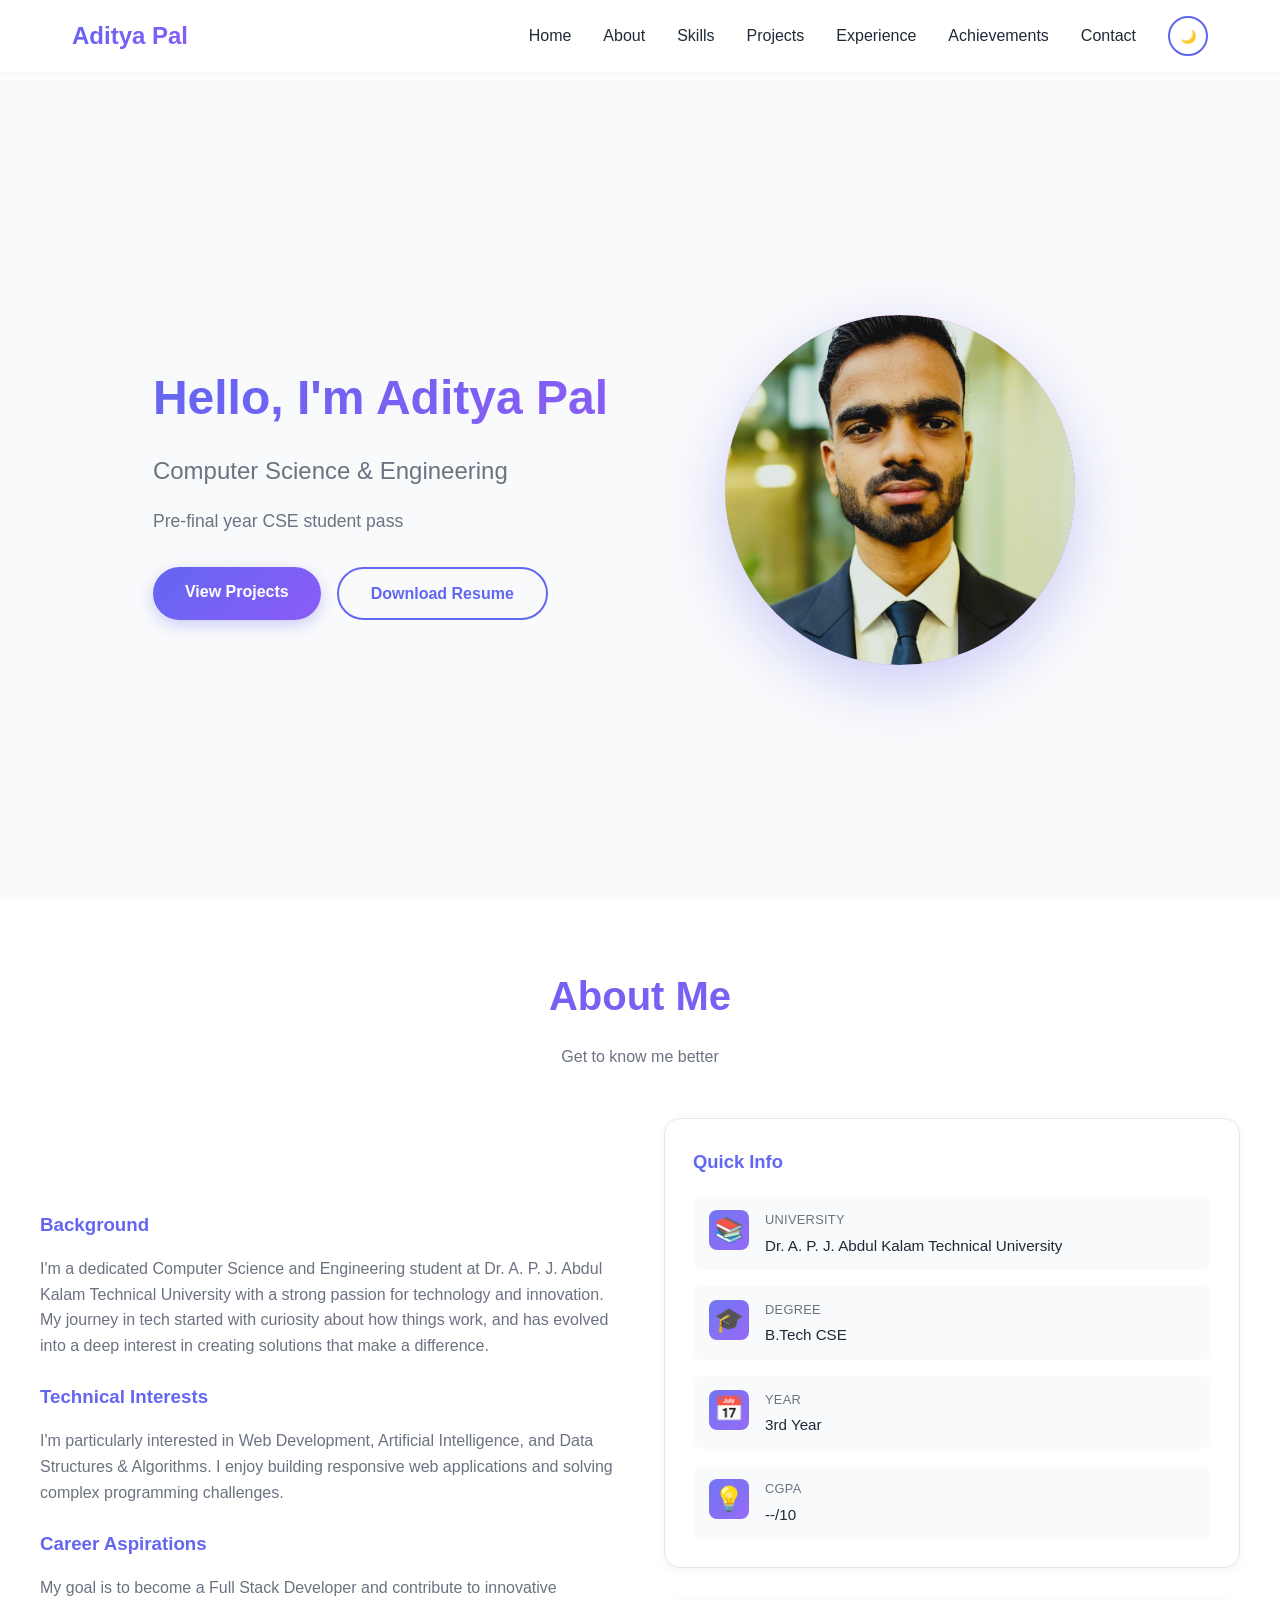
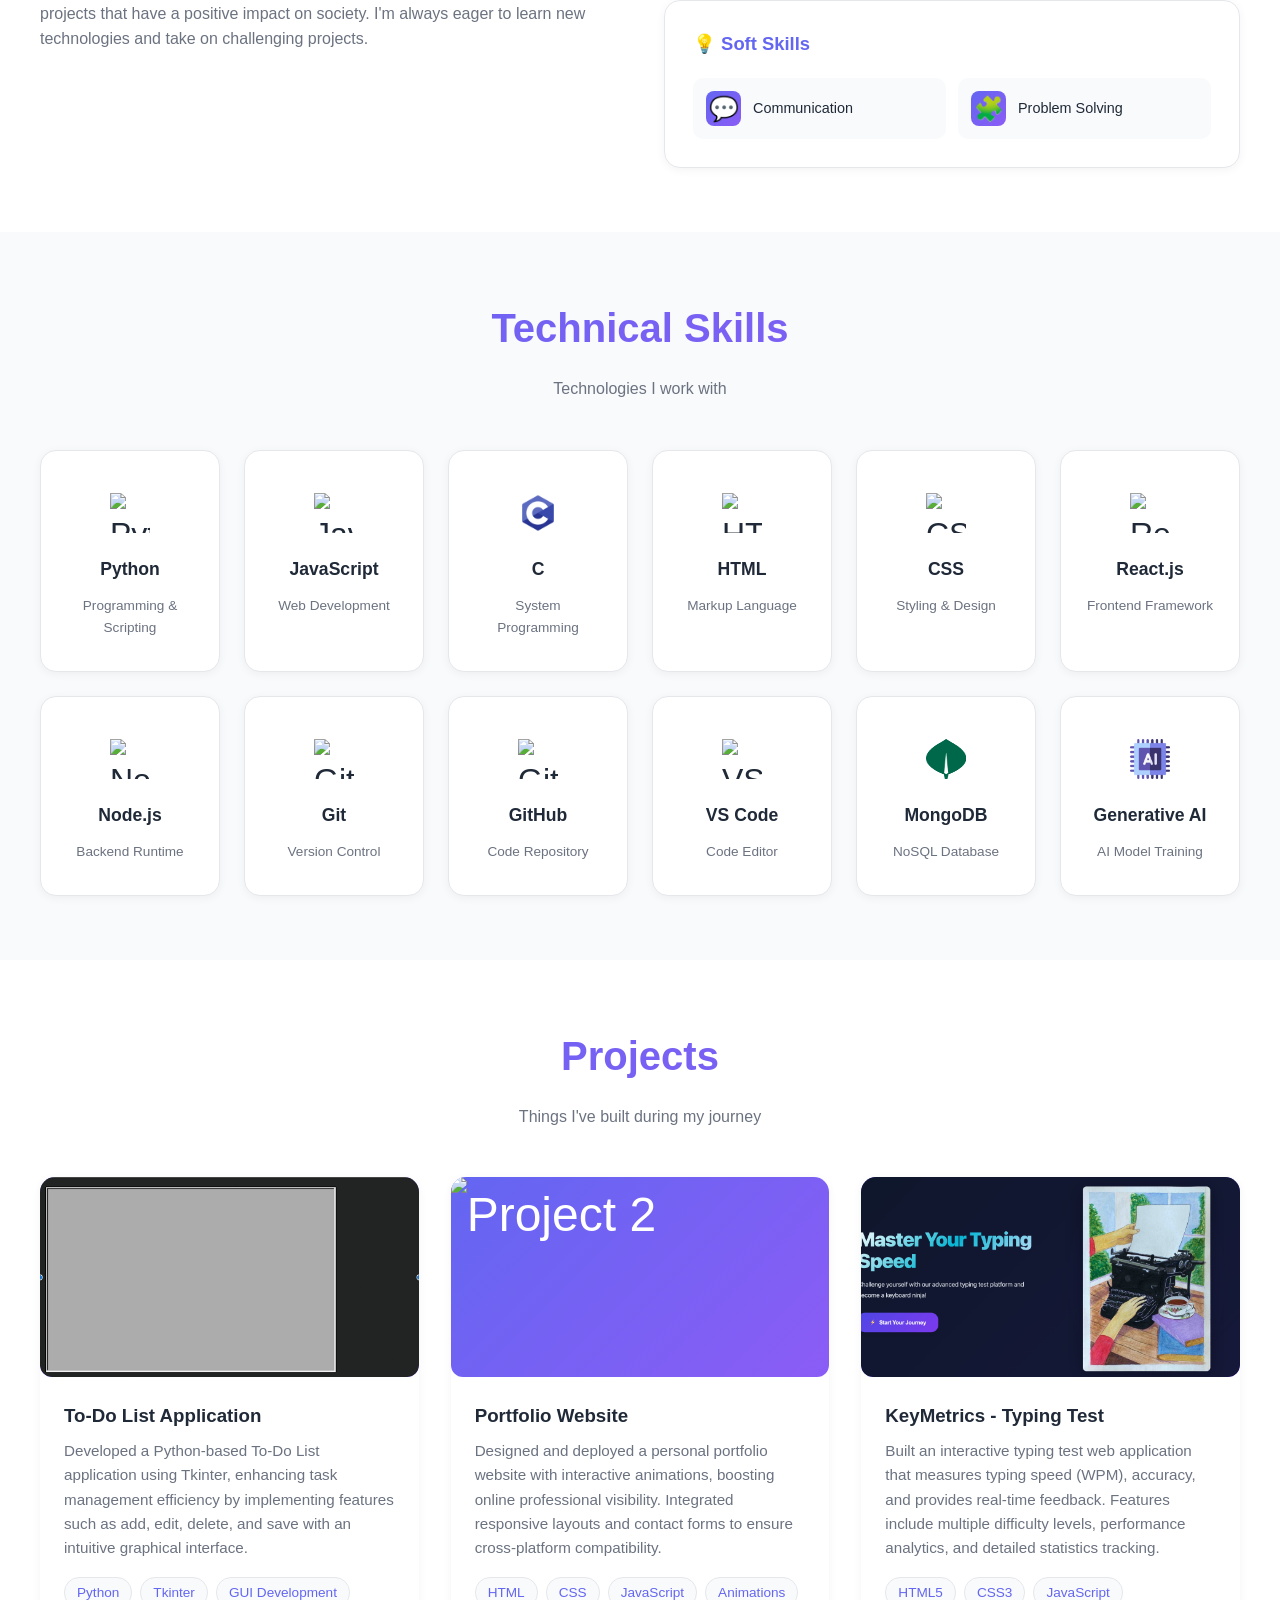
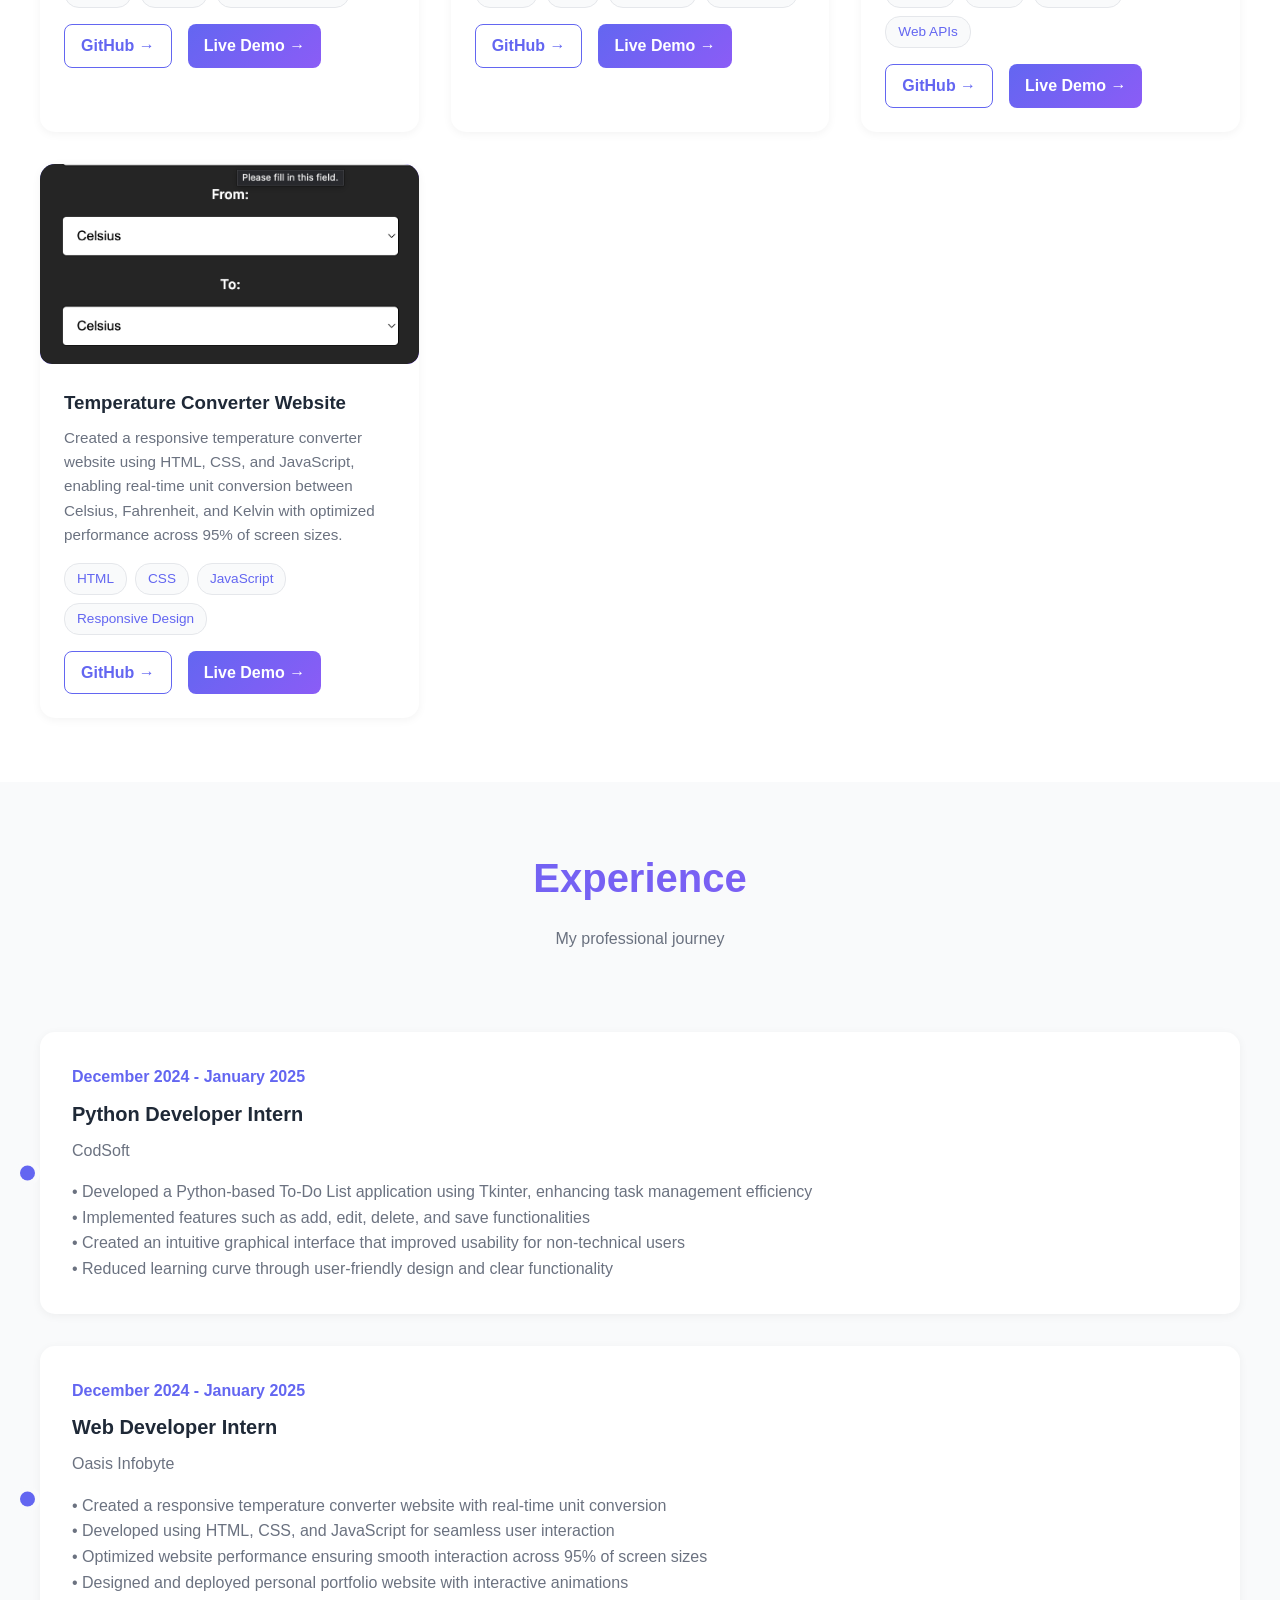
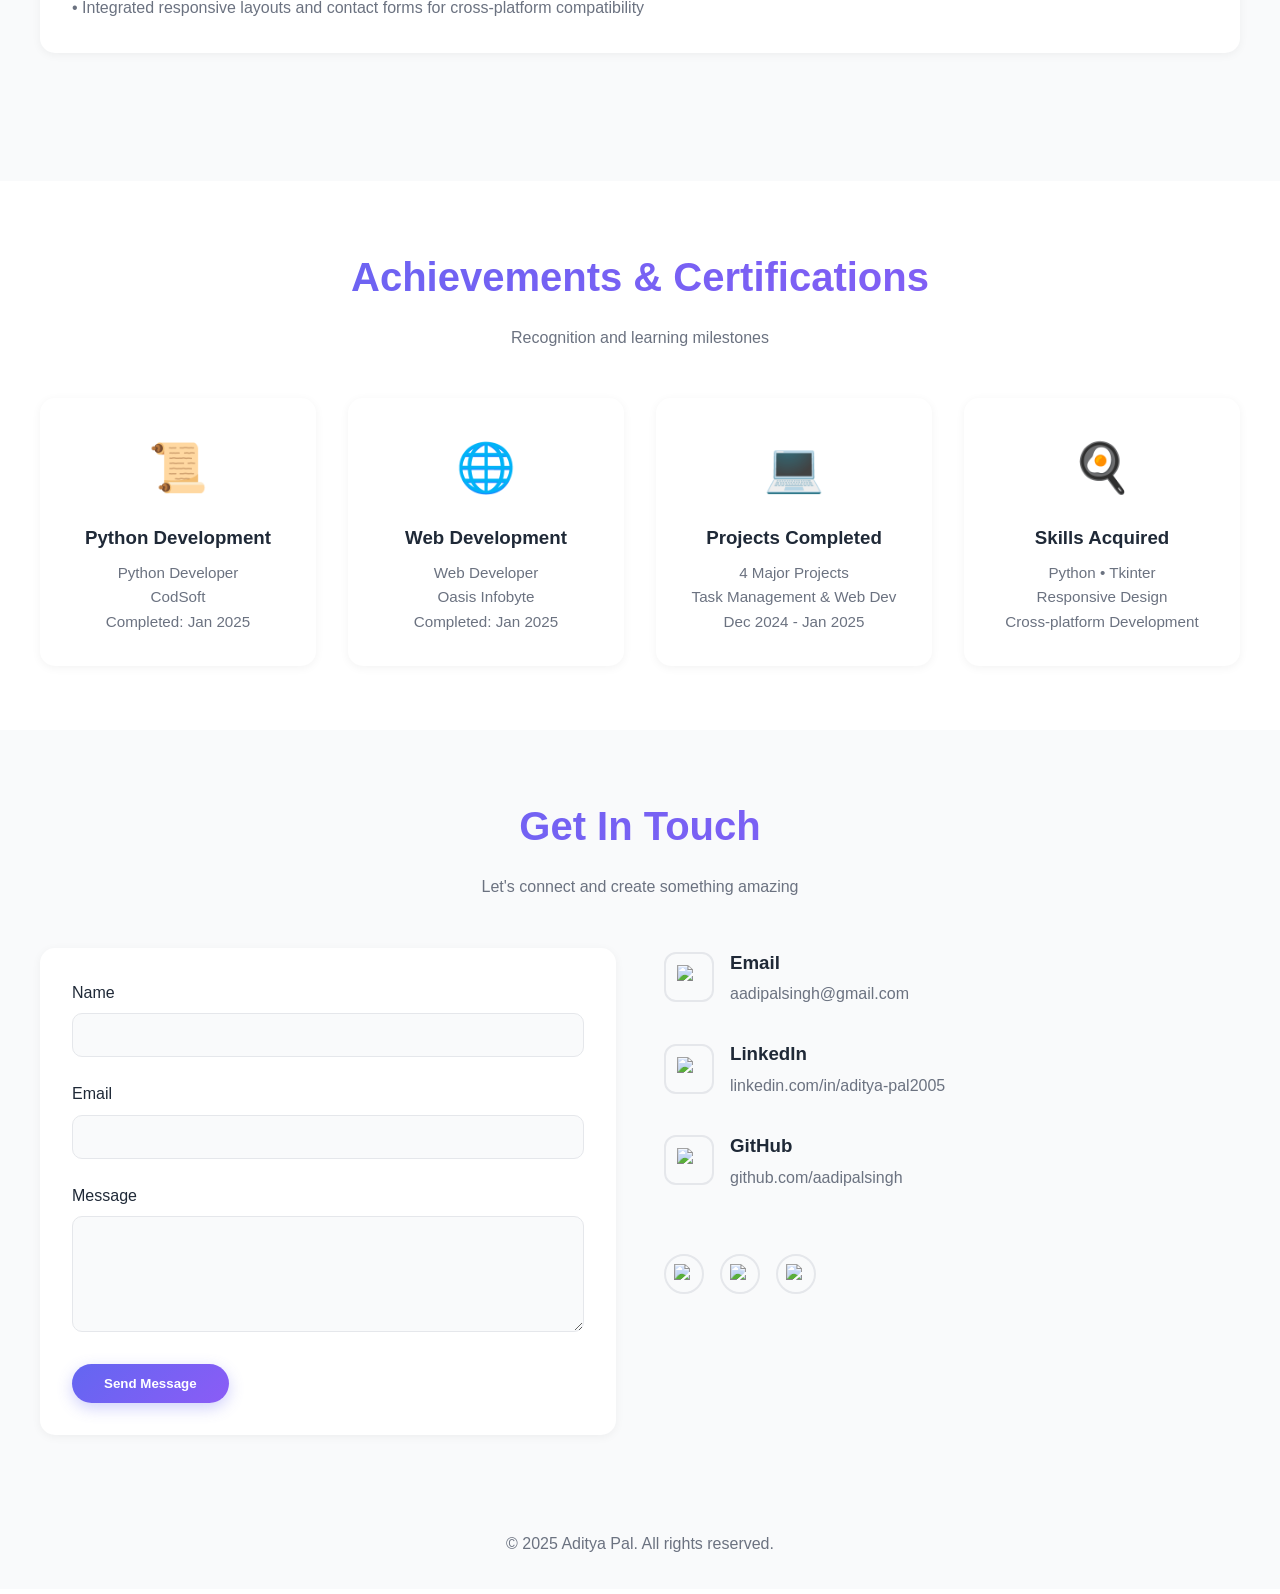
==== index.html @ c46127c8 "Update projects: ensure Temperature Converter live demo and add/upgrade project images" ====
<!DOCTYPE html>
<html lang="en">
<head>
    <meta charset="UTF-8">
    <meta name="viewport" content="width=device-width, initial-scale=1.0">
    <title>My Portfolio</title>
    <link rel="stylesheet" href="styles.css">
</head>
<body>
    <!-- Navigation -->
    <nav>
        <div class="nav-container">
            <div class="logo">Aditya Pal</div>
            <div class="nav-links">
                <a href="#home">Home</a>
                <a href="#about">About</a>
                <a href="#skills">Skills</a>
                <a href="#projects">Projects</a>
                <a href="#experience">Experience</a>
                <a href="#achievements">Achievements</a>
                <a href="#contact">Contact</a>
                <button class="theme-toggle" onclick="toggleTheme()">🌙</button>
            </div>
            <div class="mobile-menu" onclick="toggleMobileMenu()">
                <span></span>
                <span></span>
                <span></span>
            </div>
        </div>
    </nav>

    <!-- Hero Section -->
    <section id="home" class="hero">
        <div class="hero-container">
            <div class="hero-content">
                <h1>Hello, I'm Aditya Pal</h1>
                <div class="subtitle">Computer Science & Engineering</div>
                <div class="tagline">Pre-final year CSE student passionate about Web Development, AI, and Problem Solving.</div>
                <div class="hero-buttons">
                    <a href="#projects" class="btn btn-primary">View Projects</a>
                    <a href="./Assets/Resume.pdf" class="btn btn-outline">Download Resume</a>
                </div>
            </div>
            <div class="hero-image">
                <div class="profile-img-container">
                    <div class="profile-img">
                        <img src="./Assets/profile.png" alt="Aditya Pal">
                    </div>
                </div>
            </div>
    </section>

    <!-- About Section -->
    <section id="about">
        <div class="container">
            <h2 class="section-title">About Me</h2>
            <p class="section-subtitle">Get to know me better</p>
            <div class="about-content">
                <div class="about-text">
                    <h3>Background</h3>
                    <p>I'm a dedicated Computer Science and Engineering student at Dr. A. P. J. Abdul Kalam Technical University with a strong passion for technology and innovation. My journey in tech started with curiosity about how things work, and has evolved into a deep interest in creating solutions that make a difference.</p>
                    
                    <h3>Technical Interests</h3>
                    <p>I'm particularly interested in Web Development, Artificial Intelligence, and Data Structures & Algorithms. I enjoy building responsive web applications and solving complex programming challenges.</p>
                    
                    <h3>Career Aspirations</h3>
                    <p>My goal is to become a Full Stack Developer and contribute to innovative projects that have a positive impact on society. I'm always eager to learn new technologies and take on challenging projects.</p>
                </div>
                <div class="info-section">
                    <div class="info-card">
                        <h3>Quick Info</h3>
                        <div class="info-items">
                            <div class="info-item-modern">
                                <div class="info-icon">📚</div>
                                <div class="info-details">
                                    <span class="info-label">University</span>
                                    <span class="info-value">Dr. A. P. J. Abdul Kalam Technical University</span>
                                </div>
                            </div>
                            <div class="info-item-modern">
                                <div class="info-icon">🎓</div>
                                <div class="info-details">
                                    <span class="info-label">Degree</span>
                                    <span class="info-value">B.Tech CSE</span>
                                </div>
                            </div>
                            <div class="info-item-modern">
                                <div class="info-icon">📅</div>
                                <div class="info-details">
                                    <span class="info-label">Year</span>
                                    <span class="info-value">3rd Year</span>
                                </div>
                            </div>
                            <div class="info-item-modern">
                                <div class="info-icon">💡</div>
                                <div class="info-details">
                                    <span class="info-label">CGPA</span>
                                    <span class="info-value">--/10</span>
                                </div>
                            </div>
                        </div>
                    </div>
                    
                    <div class="skills-card">
                        <h3>💡 Soft Skills</h3>
                        <div class="soft-skills-grid">
                            <div class="soft-skill-item">
                                <span class="soft-skill-icon">💬</span>
                                <span class="soft-skill-name">Communication</span>
                            </div>
                            <div class="soft-skill-item">
                                <span class="soft-skill-icon">🧩</span>
                                <span class="soft-skill-name">Problem Solving</span>
                            </div>
                    </div>
                </div>
            </div>
        </div>
    </section>

    <!-- Skills Section -->
    <section id="skills">
        <div class="container">
            <h2 class="section-title">Technical Skills</h2>
            <p class="section-subtitle">Technologies I work with</p>
            <div class="skills-grid-modern">
                <div class="skill-card-modern">
                    <div class="skill-icon">
                        <img src="https://cdn-icons-png.flaticon.com/512/5968/5968350.png" alt="Python" style="width:40px; height:40px;">
                    </div>
                    <h3>Python</h3>
                    <p>Programming & Scripting</p>
                </div>
                <div class="skill-card-modern">
                    <div class="skill-icon">
                        <img src="https://cdn-icons-png.flaticon.com/512/5968/5968292.png" alt="JavaScript" style="width:40px; height:40px;">
                    </div>
                    <h3>JavaScript</h3>
                    <p>Web Development</p>
                </div>
                <div class="skill-card-modern">
                    <div class="skill-icon">
                        <img src="./Assets/c.png" alt="C" style="width:40px; height:40px;">
                    </div>
                    <h3>C</h3>
                    <p>System Programming</p>
                </div>
                <div class="skill-card-modern">
                    <div class="skill-icon">
                        <img src="https://cdn-icons-png.flaticon.com/512/732/732212.png" alt="HTML5" style="width:40px; height:40px;">
                    </div>
                    <h3>HTML</h3>
                    <p>Markup Language</p>
                </div>
                <div class="skill-card-modern">
                    <div class="skill-icon">
                        <img src="https://cdn-icons-png.flaticon.com/512/732/732190.png" alt="CSS3" style="width:40px; height:40px;">
                    </div>
                    <h3>CSS</h3>
                    <p>Styling & Design</p>
                </div>
                <div class="skill-card-modern">
                    <div class="skill-icon">
                        <img src="https://cdn-icons-png.flaticon.com/512/1126/1126012.png" alt="React.js" style="width:40px; height:40px;">
                    </div>
                    <h3>React.js</h3>
                    <p>Frontend Framework</p>
                </div>
                <div class="skill-card-modern">
                    <div class="skill-icon">
                        <img src="https://cdn-icons-png.flaticon.com/512/919/919825.png" alt="Node.js" style="width:40px; height:40px;">
                    </div>
                    <h3>Node.js</h3>
                    <p>Backend Runtime</p>
                </div>
                <div class="skill-card-modern">
                    <div class="skill-icon">
                        <img src="https://cdn-icons-png.flaticon.com/512/2111/2111288.png" alt="Git" style="width:40px; height:40px;">
                    </div>
                    <h3>Git</h3>
                    <p>Version Control</p>
                </div>
                <div class="skill-card-modern">
                    <div class="skill-icon">
                        <img src="https://cdn-icons-png.flaticon.com/512/733/733553.png" alt="GitHub" style="width:40px; height:40px;">
                    </div>
                    <h3>GitHub</h3>
                    <p>Code Repository</p>
                </div>
                <div class="skill-card-modern">
                    <div class="skill-icon">
                        <img src="https://cdn-icons-png.flaticon.com/512/906/906324.png" alt="VS Code" style="width:40px; height:40px;">
                    </div>
                    <h3>VS Code</h3>
                    <p>Code Editor</p>
                </div>
                <div class="skill-card-modern">
                    <div class="skill-icon">
                        <img src="./Assets/mongodb.png" alt="MongoDB" style="width:40px; height:40px;">
                    </div>
                    <h3>MongoDB</h3>
                    <p>NoSQL Database</p>
                </div>
                <div class="skill-card-modern">
                    <div class="skill-icon">
                        <img src="./Assets/ai.png" alt="MongoDB" style="width:40px; height:40px;">
                    </div>
                    <h3>Generative AI</h3>
                    <p>AI Model Training</p>
                </div>
            </div>
        </div>
    </section>

    <!-- Projects Section -->
    <section id="projects">
        <div class="container">
            <h2 class="section-title">Projects</h2>
            <p class="section-subtitle">Things I've built during my journey</p>
            <div class="projects-grid">
                <div class="project-card">
                    <div class="project-image"><img src="./Assets/todo.png" alt="Project 1"></div>
                    <div class="project-content">
                        <h3>To-Do List Application</h3>
                        <p>Developed a Python-based To-Do List application using Tkinter, enhancing task management efficiency by implementing features such as add, edit, delete, and save with an intuitive graphical interface.</p>
                        <div class="tech-stack">
                            <span class="tech">Python</span>
                            <span class="tech">Tkinter</span>
                            <span class="tech">GUI Development</span>
                        </div>
                        <div class="project-links">
                            <a href="https://github.com/aadipalsingh/CODSOFT/tree/master/To-Do%20App" target="_blank">GitHub →</a>
                            <a href="#" target="_blank" class="demo-link">Live Demo →</a>
                        </div>
                    </div>
                </div>
                <div class="project-card">
                    <div class="project-image"><img src="./Assets/port.png" alt="Project 2"></div>
                    <div class="project-content">
                        <h3>Portfolio Website</h3>
                        <p>Designed and deployed a personal portfolio website with interactive animations, boosting online professional visibility. Integrated responsive layouts and contact forms to ensure cross-platform compatibility.</p>
                        <div class="tech-stack">
                            <span class="tech">HTML</span>
                            <span class="tech">CSS</span>
                            <span class="tech">JavaScript</span>
                            <span class="tech">Animations</span>
                        </div>

                        <div class="project-links">
                            <a href="https://github.com/aadipalsingh/MyPortfolio.git" target="_blank">GitHub →</a>
                            <a href="https://aadipalsingh.github.io/MyPortfolio/" target="_blank" class="demo-link">Live Demo →</a>
                        </div>
                    </div>
                </div>
                <div class="project-card">
                    <div class="project-image"><img src="./Assets/keymetrics.png" alt="Project 3"></div>
                    <div class="project-content">
                        <h3>KeyMetrics - Typing Test</h3>
                        <p>Built an interactive typing test web application that measures typing speed (WPM), accuracy, and provides real-time feedback. Features include multiple difficulty levels, performance analytics, and detailed statistics tracking.</p>
                        <div class="tech-stack">
                            <span class="tech">HTML5</span>
                            <span class="tech">CSS3</span>
                            <span class="tech">JavaScript</span>
                            <span class="tech">Web APIs</span>
                        </div>
                        <div class="project-links">
                            <a href="https://github.com/aadipalsingh/KeyMetrics" target="_blank">GitHub →</a>
                            <a href="https://aadipalsingh.github.io/KeyMetrics/" target="_blank" class="demo-link">Live Demo →</a>
                        </div>
                    </div>
                </div>
                <div class="project-card">
                    <div class="project-image"><img src="./Assets/temp.png" alt="Project 4"></div>
                    <div class="project-content">
                        <h3>Temperature Converter Website</h3>
                        <p>Created a responsive temperature converter website using HTML, CSS, and JavaScript, enabling real-time unit conversion between Celsius, Fahrenheit, and Kelvin with optimized performance across 95% of screen sizes.</p>
                        <div class="tech-stack">
                            <span class="tech">HTML</span>
                            <span class="tech">CSS</span>
                            <span class="tech">JavaScript</span>
                            <span class="tech">Responsive Design</span>
                        </div>
                        <div class="project-links">
                            <a href="https://github.com/aadipalsingh/temperatureconverter.git" target="_blank">GitHub →</a>
                            <a href="https://aadipalsingh.github.io/temperatureconverter/" target="_blank" class="demo-link">Live Demo →</a>
                        </div>
                    </div>
                </div>
            </div>
        </div>
    </section>

    <!-- Experience Section -->
    <section id="experience">
        <div class="container">
            <h2 class="section-title"> Experience</h2>
            <p class="section-subtitle">My professional journey</p>
            <div class="experience-timeline">
                <div class="timeline-item">
                    <div class="timeline-date">December 2024 - January 2025</div>
                    <h3 class="timeline-title">Python Developer Intern</h3>
                    <div class="timeline-company">CodSoft</div>
                    <p class="timeline-description">
                        • Developed a Python-based To-Do List application using Tkinter, enhancing task management efficiency<br>
                        • Implemented features such as add, edit, delete, and save functionalities<br>
                        • Created an intuitive graphical interface that improved usability for non-technical users<br>
                        • Reduced learning curve through user-friendly design and clear functionality
                    </p>
                </div>
                <div class="timeline-item">
                    <div class="timeline-date">December 2024 - January 2025</div>
                    <h3 class="timeline-title">Web Developer Intern</h3>
                    <div class="timeline-company">Oasis Infobyte</div>
                    <p class="timeline-description">
                        • Created a responsive temperature converter website with real-time unit conversion<br>
                        • Developed using HTML, CSS, and JavaScript for seamless user interaction<br>
                        • Optimized website performance ensuring smooth interaction across 95% of screen sizes<br>
                        • Designed and deployed personal portfolio website with interactive animations<br>
                        • Integrated responsive layouts and contact forms for cross-platform compatibility
                    </p>
                </div>
            </div>
        </div>
    </section>

    <!-- Achievements Section -->
    <section id="achievements">
        <div class="container">
            <h2 class="section-title">Achievements & Certifications</h2>
            <p class="section-subtitle">Recognition and learning milestones</p>
            <div class="achievements-grid">
                <div class="achievement-card">
                    <div class="achievement-icon">📜</div>
                    <h3>Python Development</h3>
                    <p>Python Developer<br>CodSoft<br>Completed: Jan 2025</p>
                </div>
                <div class="achievement-card">
                    <div class="achievement-icon">🌐</div>
                    <h3>Web Development</h3>
                    <p>Web Developer<br>Oasis Infobyte<br>Completed: Jan 2025</p>
                </div>
                <div class="achievement-card">
                    <div class="achievement-icon">💻</div>
                    <h3>Projects Completed</h3>
                    <p>4 Major Projects<br>Task Management & Web Dev<br>Dec 2024 - Jan 2025</p>
                </div>
                <div class="achievement-card">
                    <div class="achievement-icon">🍳</div>
                    <h3>Skills Acquired</h3>
                    <p>Python • Tkinter<br>Responsive Design<br>Cross-platform Development</p>
                </div>
            </div>
        </div>
    </section>

    <!-- Contact Section -->
    <section id="contact">
        <div class="container">
            <h2 class="section-title">Get In Touch</h2>
            <p class="section-subtitle">Let's connect and create something amazing</p>
            <div class="contact-container">
                <div class="contact-form">
                    <form onsubmit="handleSubmit(event)">
                        <div class="form-group">
                            <label for="name">Name</label>
                            <input type="text" id="name" name="name" required>
                        </div>
                        <div class="form-group">
                            <label for="email">Email</label>
                            <input type="email" id="email" name="email" required>
                        </div>
                        <div class="form-group">
                            <label for="message">Message</label>
                            <textarea id="message" name="message" rows="5" required></textarea>
                        </div>
                        <button type="submit" class="btn btn-primary">Send Message</button>
                    </form>
                </div>
                <div class="contact-info">
                    <div class="contact-item">
                        <div class="contact-icon">
                            <img src="https://cdn-icons-png.flaticon.com/512/732/732200.png" alt="Email" style="width:24px; height:24px;">
                        </div>
                        <div class="contact-text">
                            <h3>Email</h3>
                            <a href="mailto:aadipalsingh@gmail.com">aadipalsingh@gmail.com</a>
                        </div>
                    </div>
                    <div class="contact-item">
                        <div class="contact-icon">
                            <img src="https://cdn-icons-png.flaticon.com/512/174/174857.png" alt="LinkedIn" style="width:24px; height:24px;">
                        </div>
                        <div class="contact-text">
                            <h3>LinkedIn</h3>
                            <a href="https://linkedin.com/in/aditya-pal2005" target="_blank">linkedin.com/in/aditya-pal2005</a>
                        </div>
                    </div>
                    <div class="contact-item">
                        <div class="contact-icon">
                            <img src="https://cdn-icons-png.flaticon.com/512/733/733553.png" alt="GitHub" style="width:24px; height:24px;">
                        </div>
                        <div class="contact-text">
                            <h3>GitHub</h3>
                            <a href="https://github.com/aadipalsingh" target="_blank">github.com/aadipalsingh</a>
                        </div>
                    </div>
                    <div class="social-links">
                        <a href="mailto:aadipalsingh@gmail.com" class="social-link" title="Email">
                            <img src="https://cdn-icons-png.flaticon.com/512/732/732200.png" alt="Email" style="width:20px; height:20px;">
                        </a>
                        <a href="https://linkedin.com/in/aditya-pal2005" class="social-link" target="_blank" title="LinkedIn">
                            <img src="https://cdn-icons-png.flaticon.com/512/174/174857.png" alt="LinkedIn" style="width:20px; height:20px;">
                        </a>
                        <a href="https://github.com/aadipalsingh" class="social-link" target="_blank" title="GitHub">
                            <img src="https://cdn-icons-png.flaticon.com/512/733/733553.png" alt="GitHub" style="width:20px; height:20px;">
                        </a>
                    </div>
                </div>
            </div>
        </div>
    </section>

    <!-- Footer -->
    <footer>
        <p>&copy; 2025 Aditya Pal. All rights reserved.</p>
    </footer>

    <script src="script.js"></script>
</body>
</html>
---- styles.css ----
* {
    margin: 0;
    padding: 0;
    box-sizing: border-box;
}

:root {
    --primary-color: #6366f1;
    --secondary-color: #8b5cf6;
    --project-img-height: 200px;
    --project-img-radius: 12px;
    --text-dark: #1f2937;
    --text-light: #6b7280;
    --bg-light: #ffffff;
    --bg-section: #f9fafb;
    --card-bg: #ffffff;
    --border-color: #e5e7eb;
    --shadow: 0 10px 30px rgba(0, 0, 0, 0.1);
    --shadow-sm: 0 2px 10px rgba(0, 0, 0, 0.05);
}

[data-theme="dark"] {
    --text-dark: #f3f4f6;
    --text-light: #9ca3af;
    --bg-light: #111827;
    --bg-section: #1f2937;
    --card-bg: #374151;
    --border-color: #4b5563;
    --shadow: 0 10px 30px rgba(0, 0, 0, 0.5);
    --shadow-sm: 0 2px 10px rgba(0, 0, 0, 0.3);
}

html {
    scroll-behavior: smooth;
}

body {
    font-family: -apple-system, BlinkMacSystemFont, 'Segoe UI', Roboto, 'Helvetica Neue', Arial, sans-serif;
    background-color: var(--bg-light);
    color: var(--text-dark);
    line-height: 1.6;
    transition: background-color 0.3s ease, color 0.3s ease;
}

/* Navigation */
nav {
    position: fixed;
    top: 0;
    width: 100%;
    background: var(--bg-light);
    backdrop-filter: blur(10px);
    box-shadow: var(--shadow-sm);
    z-index: 1000;
    transition: all 0.3s ease;
}

.nav-container {
    max-width: 1200px;
    margin: 0 auto;
    padding: 1rem 2rem;
    display: flex;
    justify-content: space-between;
    align-items: center;
}

.logo {
    font-size: 1.5rem;
    font-weight: 700;
    background: linear-gradient(135deg, var(--primary-color), var(--secondary-color));
    -webkit-background-clip: text;
    -webkit-text-fill-color: transparent;
    background-clip: text;
}

.nav-links {
    display: flex;
    gap: 2rem;
    align-items: center;
}

.nav-links a {
    color: var(--text-dark);
    text-decoration: none;
    font-weight: 500;
    transition: color 0.3s ease;
    position: relative;
}

.nav-links a::after {
    content: '';
    position: absolute;
    bottom: -5px;
    left: 0;
    width: 0;
    height: 2px;
    background: var(--primary-color);
    transition: width 0.3s ease;
}

.nav-links a:hover::after {
    width: 100%;
}

.theme-toggle {
    background: none;
    border: 2px solid var(--primary-color);
    color: var(--primary-color);
    width: 40px;
    height: 40px;
    border-radius: 50%;
    cursor: pointer;
    display: flex;
    align-items: center;
    justify-content: center;
    transition: all 0.3s ease;
}

.theme-toggle:hover {
    background: var(--primary-color);
    color: white;
    transform: rotate(180deg);
}

.mobile-menu {
    display: none;
    flex-direction: column;
    gap: 4px;
    cursor: pointer;
}

.mobile-menu span {
    width: 25px;
    height: 3px;
    background: var(--text-dark);
    transition: all 0.3s ease;
}

/* Hero Section */
.hero {
    margin-top: 80px;
    padding: 4rem 2rem;
    min-height: calc(100vh - 80px);
    display: flex;
    align-items: center;
    background: linear-gradient(135deg, var(--bg-light) 0%, var(--bg-section) 100%);
}

.hero-container {
    max-width: 1200px;
    margin: 0 auto;
    display: grid;
    grid-template-columns: 1fr 1fr;
    gap: 4rem;
    align-items: center;
}

.hero-content h1 {
    font-size: 3rem;
    margin-bottom: 1rem;
    background: linear-gradient(135deg, var(--primary-color), var(--secondary-color));
    -webkit-background-clip: text;
    -webkit-text-fill-color: transparent;
    background-clip: text;
    animation: fadeInUp 0.8s ease;
}

.hero-content .subtitle {
    font-size: 1.5rem;
    color: var(--text-light);
    margin-bottom: 1rem;
    animation: fadeInUp 0.8s ease 0.2s both;
}

.hero-content .tagline {
    font-size: 1.1rem;
    color: var(--text-light);
    margin-bottom: 2rem;
    animation: fadeInUp 0.8s ease 0.4s both;
}

.hero-buttons {
    display: flex;
    gap: 1rem;
    animation: fadeInUp 0.8s ease 0.6s both;
}

.btn {
    padding: 0.75rem 2rem;
    border-radius: 50px;
    text-decoration: none;
    font-weight: 600;
    transition: all 0.3s ease;
    display: inline-block;
    cursor: pointer;
    border: none;
}

.btn-primary {
    background: linear-gradient(135deg, var(--primary-color), var(--secondary-color));
    color: white;
    box-shadow: 0 5px 15px rgba(99, 102, 241, 0.3);
}

.btn-primary:hover {
    transform: translateY(-2px);
    box-shadow: 0 10px 25px rgba(99, 102, 241, 0.4);
}

.btn-outline {
    border: 2px solid var(--primary-color);
    color: var(--primary-color);
    background: transparent;
}

.btn-outline:hover {
    background: var(--primary-color);
    color: white;
    transform: translateY(-2px);
}

.hero-image {
    position: relative;
    animation: fadeIn 1s ease;
}

.profile-img-container {
    position: relative;
    width: 350px;
    height: 350px;
    margin: 0 auto;
}

.profile-img {
    width: 100%;
    height: 100%;
    border-radius: 50%;
    overflow: hidden;
    position: relative;
    box-shadow: 0 20px 60px rgba(99, 102, 241, 0.3);
    animation: float 6s ease-in-out infinite;
}

.profile-img::before {
    content: '';
    position: absolute;
    inset: -4px;
    border-radius: 50%;
    background: linear-gradient(45deg, var(--primary-color), var(--secondary-color), #ec4899, var(--primary-color));
    background-size: 300% 300%;
    animation: gradient-rotate 6s ease infinite;
    z-index: -1;
}

.profile-img::after {
    content: '';
    position: absolute;
    inset: 0;
    border-radius: 50%;
    background: var(--bg-light);
    z-index: -1;
}

.profile-img img {
    width: 100%;
    height: 100%;
    object-fit: cover;
    border-radius: 50%;
    position: relative;
    z-index: 1;
}

@keyframes gradient-rotate {
    0% {
        background-position: 0% 50%;
    }
    50% {
        background-position: 100% 50%;
    }
    100% {
        background-position: 0% 50%;
    }
}

/* Sections */
section {
    padding: 4rem 2rem;
}

section:nth-child(even) {
    background: var(--bg-section);
}

.container {
    max-width: 1200px;
    margin: 0 auto;
}

.section-title {
    font-size: 2.5rem;
    text-align: center;
    margin-bottom: 1rem;
    background: linear-gradient(135deg, var(--primary-color), var(--secondary-color));
    -webkit-background-clip: text;
    -webkit-text-fill-color: transparent;
    background-clip: text;
}

.section-subtitle {
    text-align: center;
    color: var(--text-light);
    margin-bottom: 3rem;
}

/* About Section */
.about-content {
    display: grid;
    grid-template-columns: 1fr 1fr;
    gap: 3rem;
    align-items: center;
}

.about-text h3 {
    color: var(--primary-color);
    margin-bottom: 1rem;
}

.about-text p {
    color: var(--text-light);
    margin-bottom: 1.5rem;
}

/* Modern Info Section */
.info-section {
    display: flex;
    flex-direction: column;
    gap: 2rem;
}

.info-card,
.skills-card {
    background: var(--card-bg);
    padding: 1.75rem;
    border-radius: 16px;
    box-shadow: var(--shadow-sm);
    transition: all 0.3s ease;
    border: 1px solid var(--border-color);
}

.info-card:hover,
.skills-card:hover {
    transform: translateY(-3px);
    box-shadow: var(--shadow);
}

.info-card h3,
.skills-card h3 {
    color: var(--primary-color);
    margin-bottom: 1.25rem;
    font-size: 1.15rem;
    font-weight: 600;
    display: flex;
    align-items: center;
    gap: 0.5rem;
}

/* Soft Skills Grid */
.soft-skills-grid {
    display: grid;
    grid-template-columns: repeat(2, 1fr);
    gap: 0.75rem;
}

.soft-skill-item {
    display: flex;
    align-items: center;
    gap: 0.75rem;
    padding: 0.75rem;
    background: var(--bg-section);
    border-radius: 10px;
    transition: all 0.3s ease;
    border: 1px solid transparent;
}

.soft-skill-item:hover {
    background: var(--bg-light);
    border-color: var(--primary-color);
    transform: translateX(3px);
}

.soft-skill-icon {
    font-size: 1.5rem;
    width: 35px;
    height: 35px;
    display: flex;
    align-items: center;
    justify-content: center;
    background: linear-gradient(135deg, var(--primary-color), var(--secondary-color));
    border-radius: 8px;
    flex-shrink: 0;
}

.soft-skill-name {
    color: var(--text-dark);
    font-size: 0.9rem;
    font-weight: 500;
}

.info-items {
    display: flex;
    flex-direction: column;
    gap: 1rem;
}

.info-item-modern {
    display: flex;
    align-items: flex-start;
    gap: 1rem;
    padding: 0.875rem 1rem;
    background: var(--bg-section);
    border-radius: 10px;
    transition: all 0.3s ease;
}

.info-item-modern:hover {
    background: var(--bg-light);
    transform: translateX(3px);
}

.info-icon {
    font-size: 1.5rem;
    width: 40px;
    height: 40px;
    display: flex;
    align-items: center;
    justify-content: center;
    background: linear-gradient(135deg, var(--primary-color), var(--secondary-color));
    border-radius: 8px;
    flex-shrink: 0;
    opacity: 0.9;
}

.info-details {
    display: flex;
    flex-direction: column;
    gap: 0.25rem;
    flex: 1;
}

.info-label {
    font-size: 0.8rem;
    color: var(--text-light);
    font-weight: 500;
    text-transform: uppercase;
    letter-spacing: 0.3px;
}

.info-value {
    font-size: 0.95rem;
    color: var(--text-dark);
    font-weight: 500;
    line-height: 1.4;
}

/* Modern Skills Section */
.skills-grid-modern {
    display: grid;
    grid-template-columns: repeat(auto-fit, minmax(180px, 1fr));
    gap: 1.5rem;
}

.skill-card-modern {
    background: var(--card-bg);
    padding: 2rem 1.5rem;
    border-radius: 16px;
    border: 1px solid var(--border-color);
    box-shadow: var(--shadow-sm);
    transition: all 0.3s ease;
    text-align: center;
    display: flex;
    flex-direction: column;
    align-items: center;
    gap: 0.75rem;
}

.skill-card-modern:hover {
    transform: translateY(-8px);
    box-shadow: var(--shadow);
    border-color: var(--primary-color);
}

.skill-icon {
    width: 60px;
    height: 60px;
    background: transparent;
    border-radius: 12px;
    display: flex;
    align-items: center;
    justify-content: center;
    font-size: 2rem;
    transition: all 0.3s ease;
}

.skill-card-modern:hover .skill-icon {
    transform: scale(1.1);
}

.skill-card-modern h3 {
    color: var(--text-dark);
    font-size: 1.1rem;
    font-weight: 600;
    margin: 0;
}

.skill-card-modern p {
    color: var(--text-light);
    font-size: 0.85rem;
    margin: 0;
}

/* Projects Section */
.projects-grid {
    display: grid;
    grid-template-columns: repeat(auto-fit, minmax(350px, 1fr));
    gap: 2rem;
}

.project-card {
    background: var(--card-bg);
    border-radius: 15px;
    overflow: hidden;
    box-shadow: var(--shadow-sm);
    transition: all 0.3s ease;
}

.project-card:hover {
    transform: translateY(-10px);
    box-shadow: var(--shadow);
}

.project-image {
    height: var(--project-img-height);
    background: linear-gradient(135deg, var(--primary-color), var(--secondary-color));
    display: flex;
    align-items: center;
    justify-content: center;
    font-size: 3rem;
    color: white;
    overflow: hidden;
    /* ensure the image area follows the project's corner radius */
    border-radius: var(--project-img-radius);
}

.project-image img {
    width: 100%;
    height: 100%;
    object-fit: cover;
    display: block;
    /* inherit the container radius so corners always match */
    border-radius: inherit;
}

.project-content {
    padding: 1.5rem;
}

.project-content h3 {
    color: var(--text-dark);
    margin-bottom: 0.5rem;
}

.project-content p {
    color: var(--text-light);
    margin-bottom: 1rem;
    font-size: 0.95rem;
}

.tech-stack {
    display: flex;
    flex-wrap: wrap;
    gap: 0.5rem;
    margin-bottom: 1rem;
}

.tech {
    background: var(--bg-section);
    color: var(--primary-color);
    padding: 0.25rem 0.75rem;
    border-radius: 15px;
    font-size: 0.85rem;
    border: 1px solid var(--border-color);
}

.project-meta {
    display: flex;
    flex-direction: column;
    gap: 0.5rem;
    margin-bottom: 1rem;
    padding: 0.75rem;
    background: var(--bg-section);
    border-radius: 10px;
    border-left: 3px solid var(--primary-color);
}

.internship-badge {
    color: var(--primary-color);
    font-weight: 600;
    font-size: 0.9rem;
}

.project-date {
    color: var(--text-light);
    font-size: 0.85rem;
    font-weight: 500;
}

.project-links {
    display: flex;
    gap: 1rem;
    flex-wrap: wrap;
}

.project-links a {
    color: var(--primary-color);
    text-decoration: none;
    font-weight: 600;
    display: flex;
    align-items: center;
    gap: 0.25rem;
    transition: all 0.3s ease;
    padding: 0.5rem 1rem;
    border-radius: 8px;
    border: 1px solid var(--primary-color);
}

.project-links a:hover {
    transform: translateX(5px);
    background: var(--primary-color);
    color: white;
}

.project-links .demo-link {
    background: linear-gradient(135deg, var(--primary-color), var(--secondary-color));
    color: white;
    border: none;
}

.project-links .demo-link:hover {
    transform: translateY(-2px);
    box-shadow: 0 5px 15px rgba(99, 102, 241, 0.3);
}

/* Experience Section */
.experience-timeline {
    position: relative;
    padding: 2rem 0;
}

.timeline-item {
    position: relative;
    padding: 2rem;
    background: var(--card-bg);
    border-radius: 15px;
    margin-bottom: 2rem;
    box-shadow: var(--shadow-sm);
    transition: all 0.3s ease;
}

.timeline-item:hover {
    transform: translateX(10px);
    box-shadow: var(--shadow);
}

.timeline-item::before {
    content: '';
    position: absolute;
    left: -20px;
    top: 50%;
    transform: translateY(-50%);
    width: 15px;
    height: 15px;
    background: var(--primary-color);
    border-radius: 50%;
    box-shadow: 0 0 0 5px var(--bg-section);
}

.timeline-date {
    color: var(--primary-color);
    font-weight: 600;
    margin-bottom: 0.5rem;
}

.timeline-title {
    font-size: 1.25rem;
    margin-bottom: 0.5rem;
    color: var(--text-dark);
}

.timeline-company {
    color: var(--text-light);
    margin-bottom: 1rem;
}

.timeline-description {
    color: var(--text-light);
}

/* Achievements Section */
.achievements-grid {
    display: grid;
    grid-template-columns: repeat(auto-fit, minmax(250px, 1fr));
    gap: 2rem;
}

.achievement-card {
    background: var(--card-bg);
    padding: 2rem;
    border-radius: 15px;
    text-align: center;
    box-shadow: var(--shadow-sm);
    transition: all 0.3s ease;
}

.achievement-card:hover {
    transform: translateY(-5px);
    box-shadow: var(--shadow);
}

.achievement-icon {
    font-size: 3rem;
    margin-bottom: 1rem;
}

.achievement-card h3 {
    color: var(--text-dark);
    margin-bottom: 0.5rem;
}

.achievement-card p {
    color: var(--text-light);
    font-size: 0.95rem;
}

/* Contact Section */
.contact-container {
    display: grid;
    grid-template-columns: 1fr 1fr;
    gap: 3rem;
}

.contact-form {
    background: var(--card-bg);
    padding: 2rem;
    border-radius: 15px;
    box-shadow: var(--shadow-sm);
}

.form-group {
    margin-bottom: 1.5rem;
}

.form-group label {
    display: block;
    margin-bottom: 0.5rem;
    color: var(--text-dark);
    font-weight: 500;
}

.form-group input,
.form-group textarea {
    width: 100%;
    padding: 0.75rem;
    background: var(--bg-section);
    border: 1px solid var(--border-color);
    border-radius: 10px;
    color: var(--text-dark);
    font-size: 1rem;
    transition: all 0.3s ease;
}

.form-group input:focus,
.form-group textarea:focus {
    outline: none;
    border-color: var(--primary-color);
    box-shadow: 0 0 0 3px rgba(99, 102, 241, 0.1);
}

.contact-info {
    display: flex;
    flex-direction: column;
    gap: 2rem;
}

.contact-item {
    display: flex;
    align-items: center;
    gap: 1rem;
}

.contact-icon {
    width: 50px;
    height: 50px;
    background: transparent;
    border: 2px solid var(--border-color);
    color: white;
    border-radius: 12px;
    display: flex;
    align-items: center;
    justify-content: center;
    font-size: 1.25rem;
    transition: all 0.3s ease;
}

.contact-icon:hover {
    border-color: var(--primary-color);
    transform: scale(1.05);
}

.contact-text h3 {
    color: var(--text-dark);
    margin-bottom: 0.25rem;
}

.contact-text a {
    color: var(--text-light);
    text-decoration: none;
    transition: color 0.3s ease;
}

.contact-text a:hover {
    color: var(--primary-color);
}

.social-links {
    display: flex;
    gap: 1rem;
    margin-top: 2rem;
}

.social-link {
    width: 40px;
    height: 40px;
    background: transparent;
    border: 2px solid var(--border-color);
    border-radius: 50%;
    display: flex;
    align-items: center;
    justify-content: center;
    color: var(--text-dark);
    text-decoration: none;
    transition: all 0.3s ease;
}

.social-link:hover {
    background: transparent;
    color: var(--primary-color);
    border-color: var(--primary-color);
    transform: translateY(-5px);
}

/* Footer */
footer {
    background: var(--bg-section);
    padding: 2rem;
    text-align: center;
    color: var(--text-light);
}

/* Animations */
@keyframes fadeInUp {
    from {
        opacity: 0;
        transform: translateY(30px);
    }
    to {
        opacity: 1;
        transform: translateY(0);
    }
}

@keyframes fadeIn {
    from {
        opacity: 0;
    }
    to {
        opacity: 1;
    }
}

@keyframes float {
    0%, 100% {
        transform: translateY(0);
    }
    50% {
        transform: translateY(-20px);
    }
}

/* Responsive Design */
@media (max-width: 768px) {
    .nav-links {
        display: none;
    }

    .nav-links.active {
        display: flex;
        position: fixed;
        top: 70px;
        left: 0;
        right: 0;
        background: var(--bg-light);
        flex-direction: column;
        padding: 2rem;
        box-shadow: var(--shadow);
        animation: slideDown 0.3s ease;
    }

    .mobile-menu {
        display: flex;
    }

    .hero-container {
        grid-template-columns: 1fr;
        text-align: center;
    }

    .hero-content h1 {
        font-size: 2rem;
    }

    .hero-content .subtitle {
        font-size: 1.2rem;
    }

    .hero-buttons {
        justify-content: center;
    }

    .profile-img-container {
        width: 250px;
        height: 250px;
    }

    .about-content {
        grid-template-columns: 1fr;
    }

    .info-item-modern {
        flex-direction: column;
        text-align: center;
        align-items: center;
    }

    .info-details {
        align-items: center;
    }

    .soft-skills-grid {
        grid-template-columns: 1fr;
    }

    .soft-skill-item {
        justify-content: flex-start;
    }

    .contact-container {
        grid-template-columns: 1fr;
    }

    .projects-grid {
        grid-template-columns: 1fr;
    }

    .skills-grid-modern {
        grid-template-columns: repeat(auto-fit, minmax(140px, 1fr));
        gap: 1rem;
    }

    .skill-card-modern {
        padding: 1.5rem 1rem;
    }

    .skill-icon {
        width: 50px;
        height: 50px;
        font-size: 1.75rem;
    }
}

@keyframes slideDown {
    from {
        opacity: 0;
        transform: translateY(-20px);
    }
    to {
        opacity: 1;
        transform: translateY(0);
    }
}
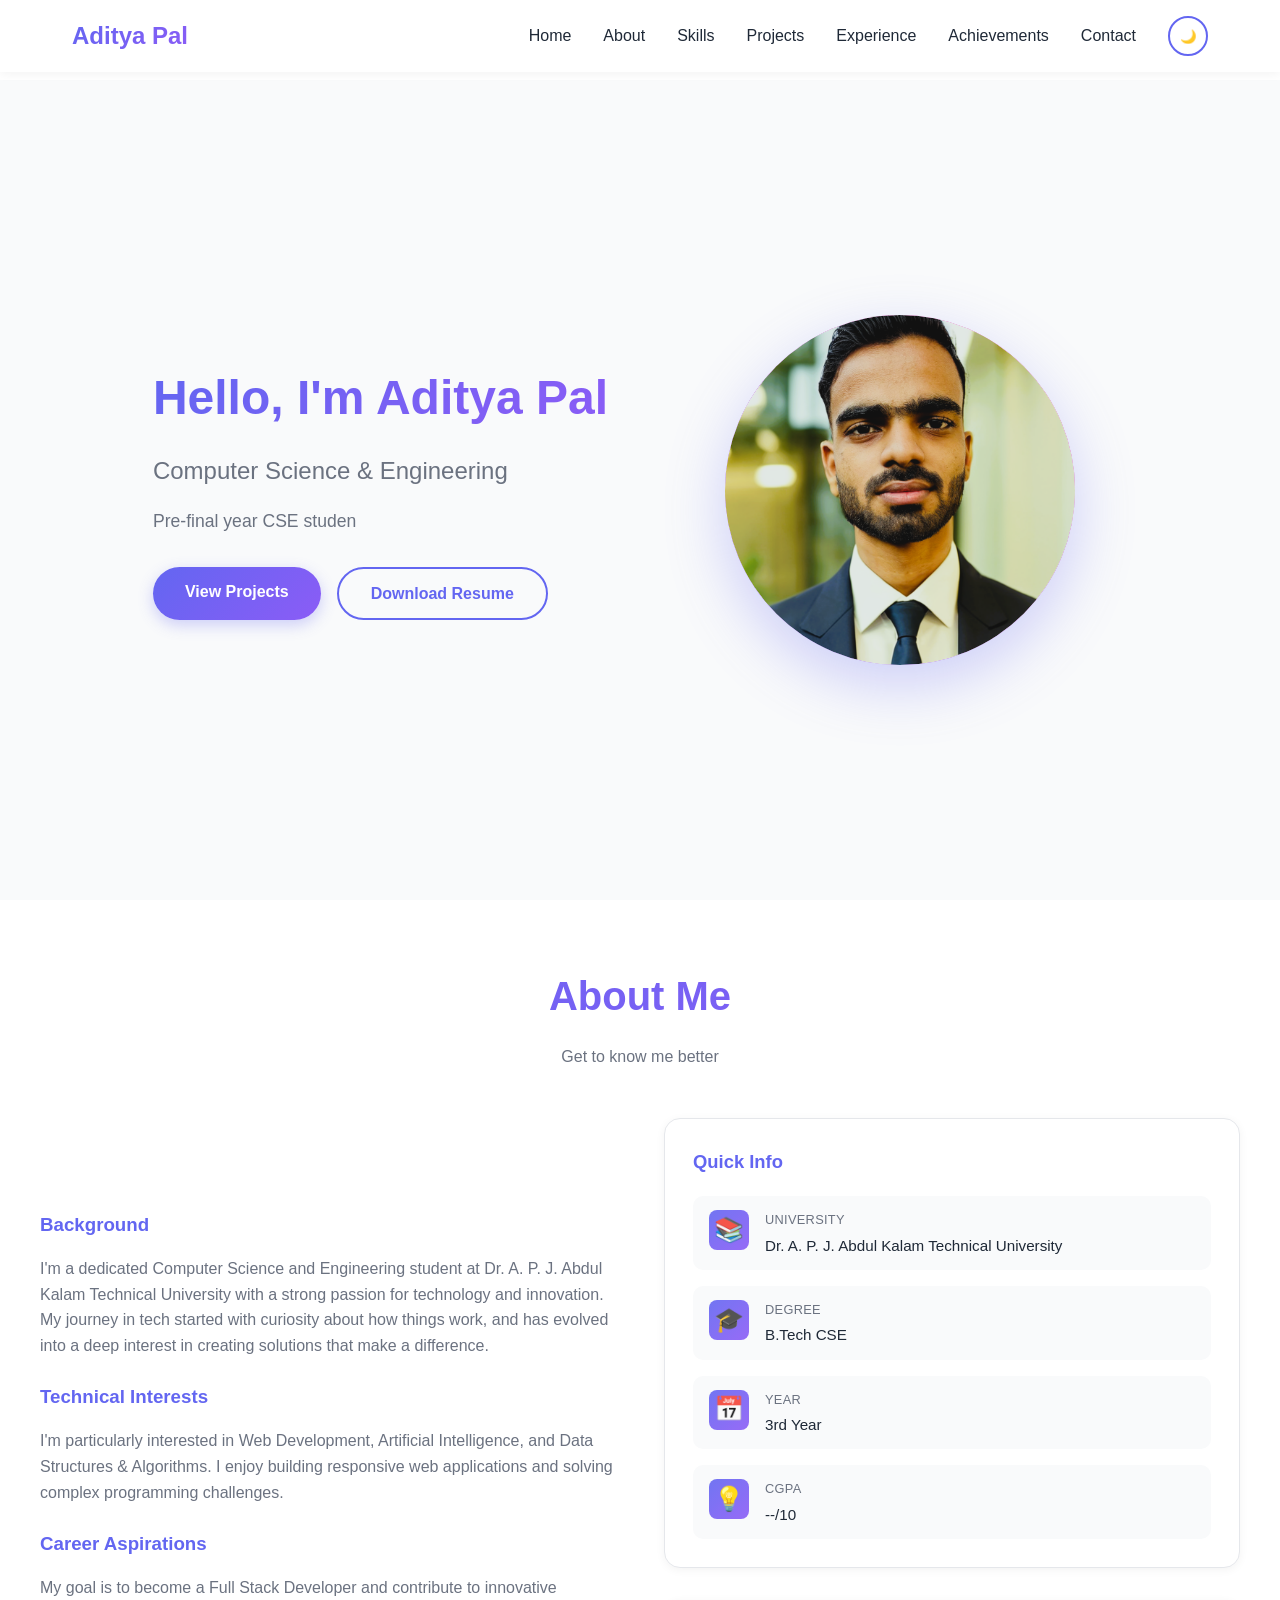
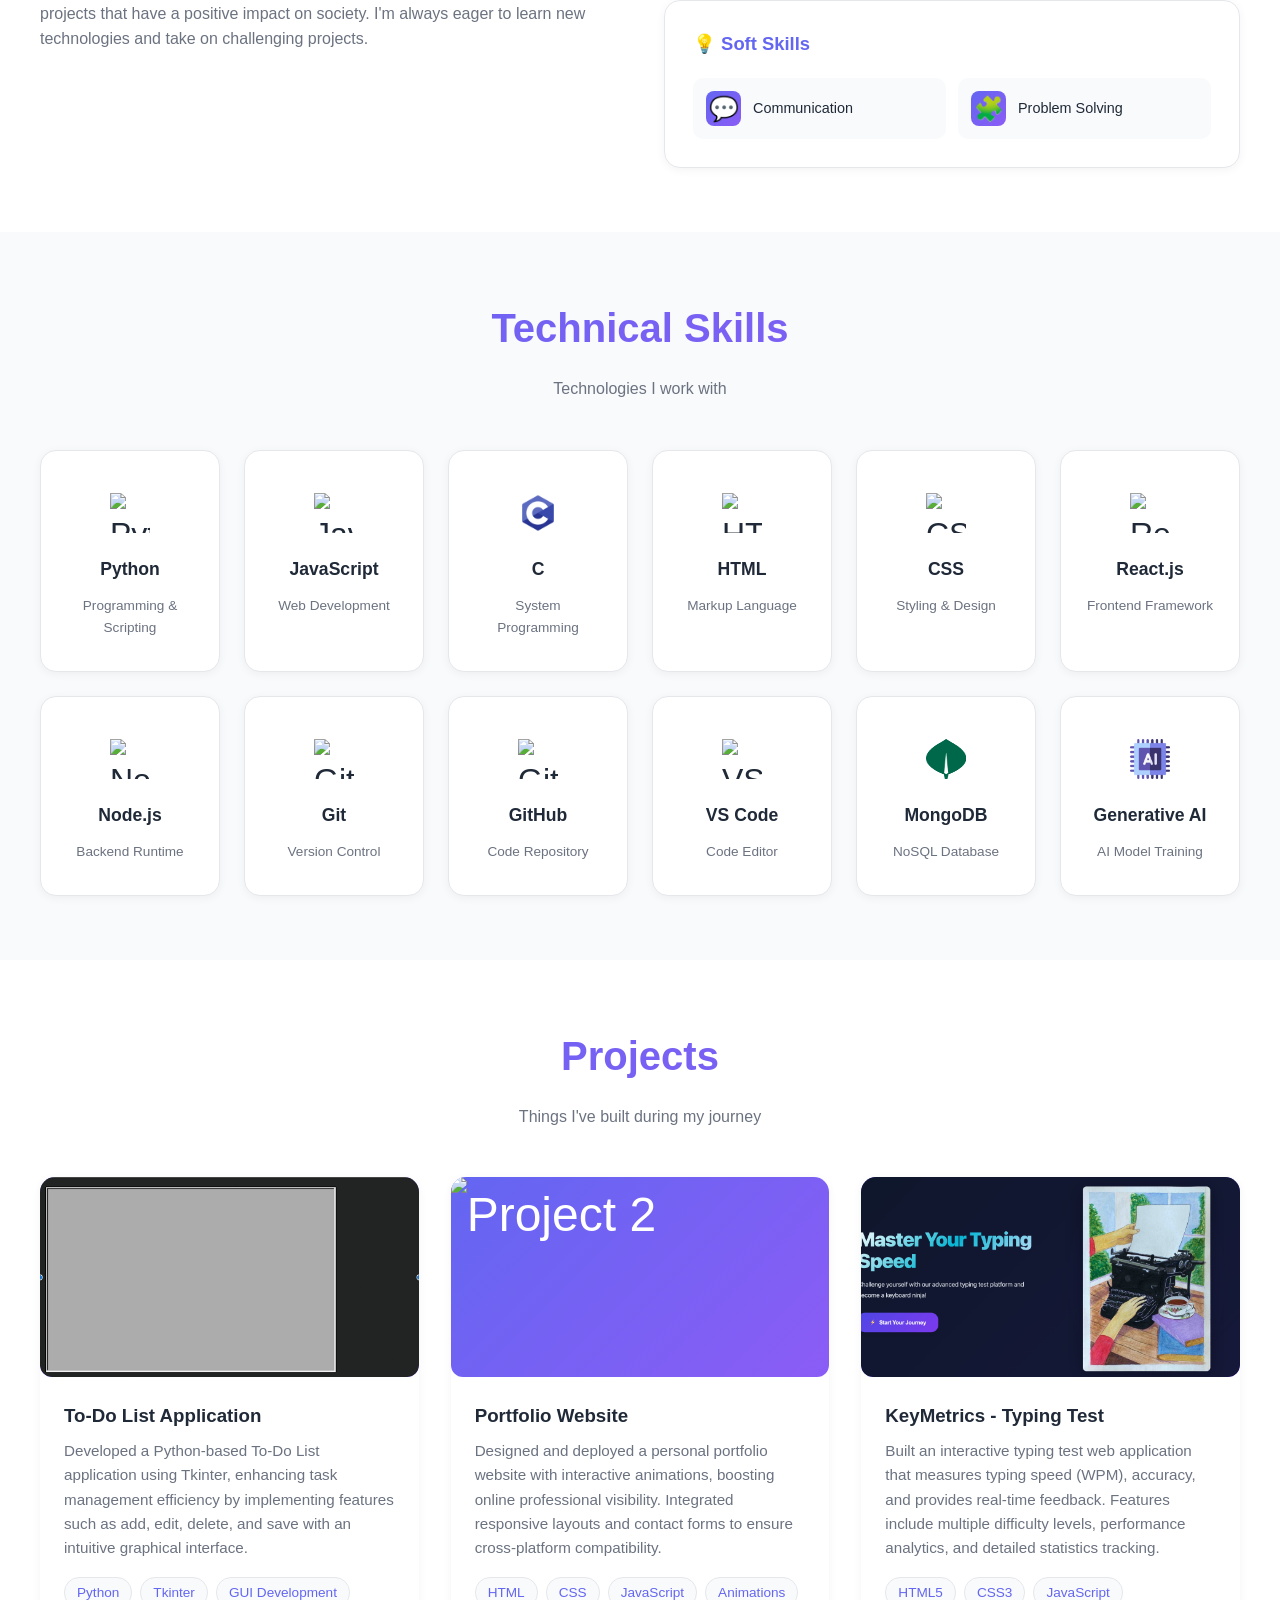
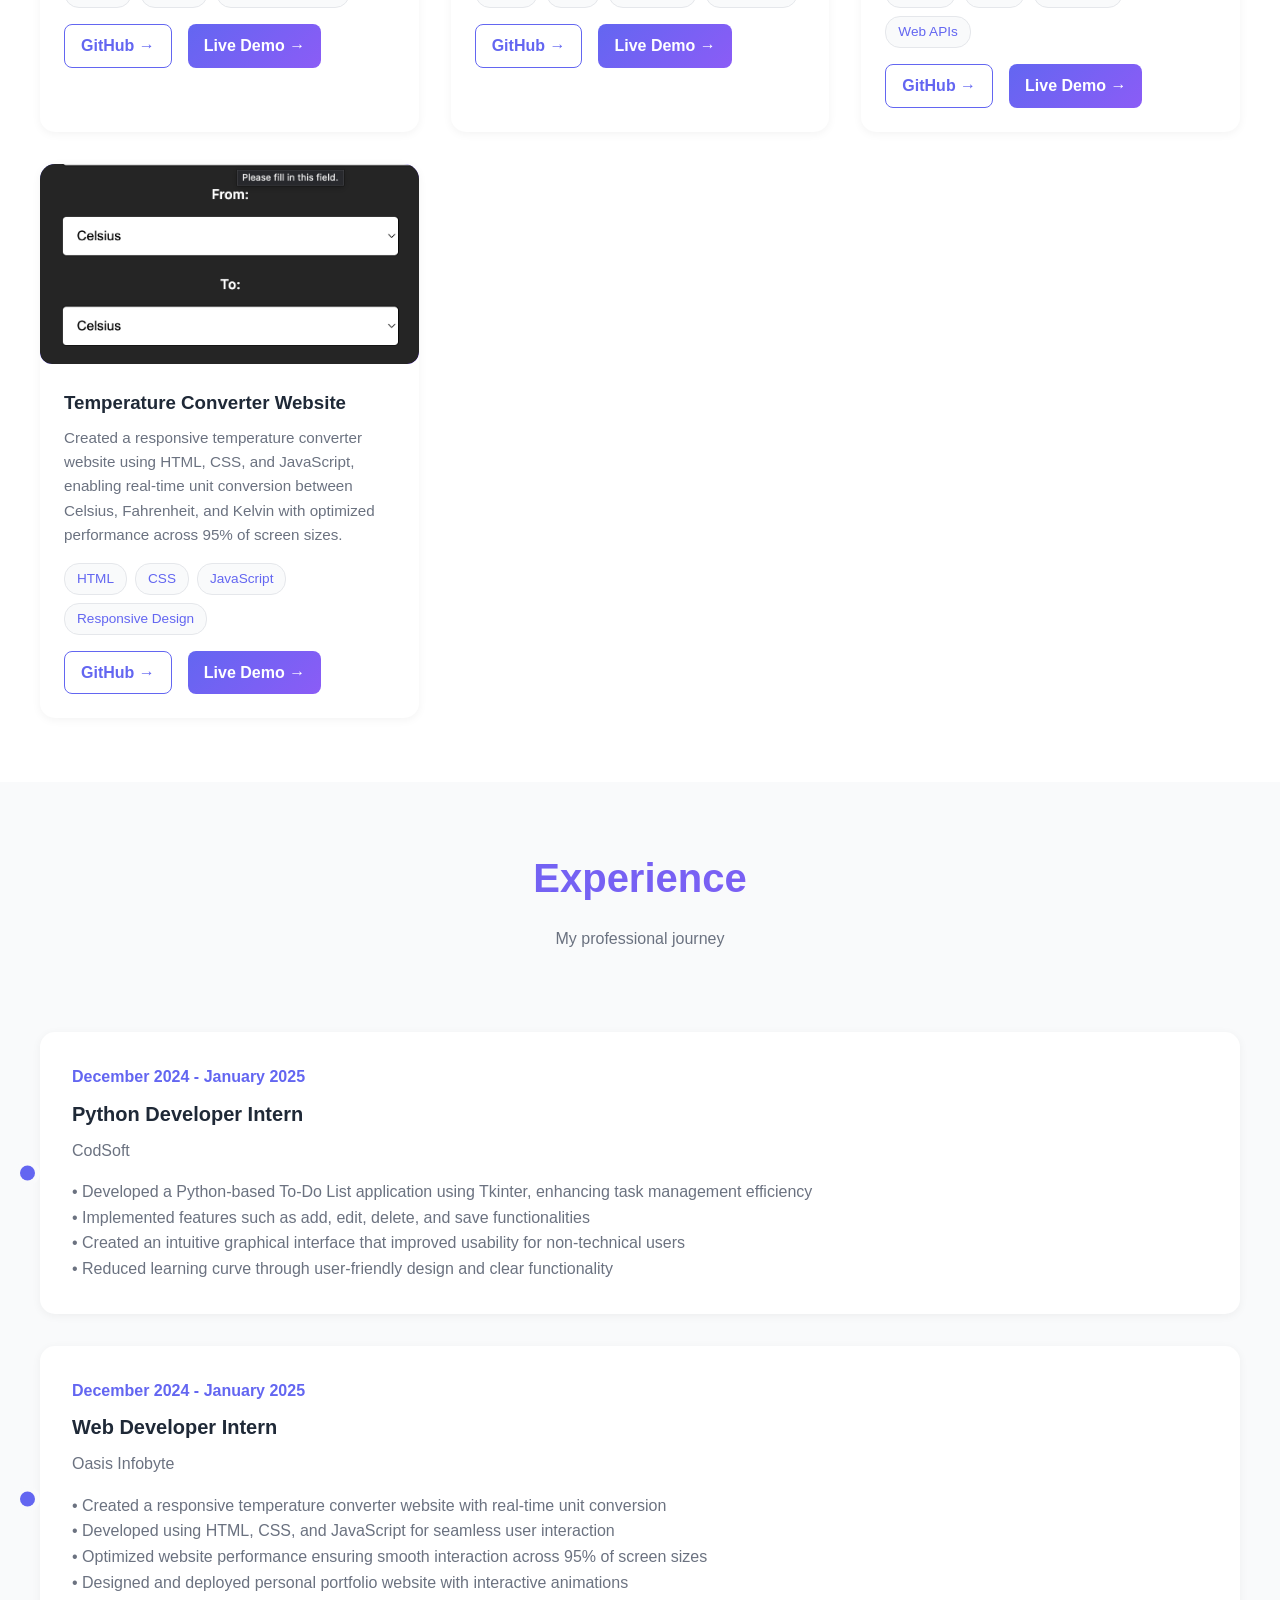
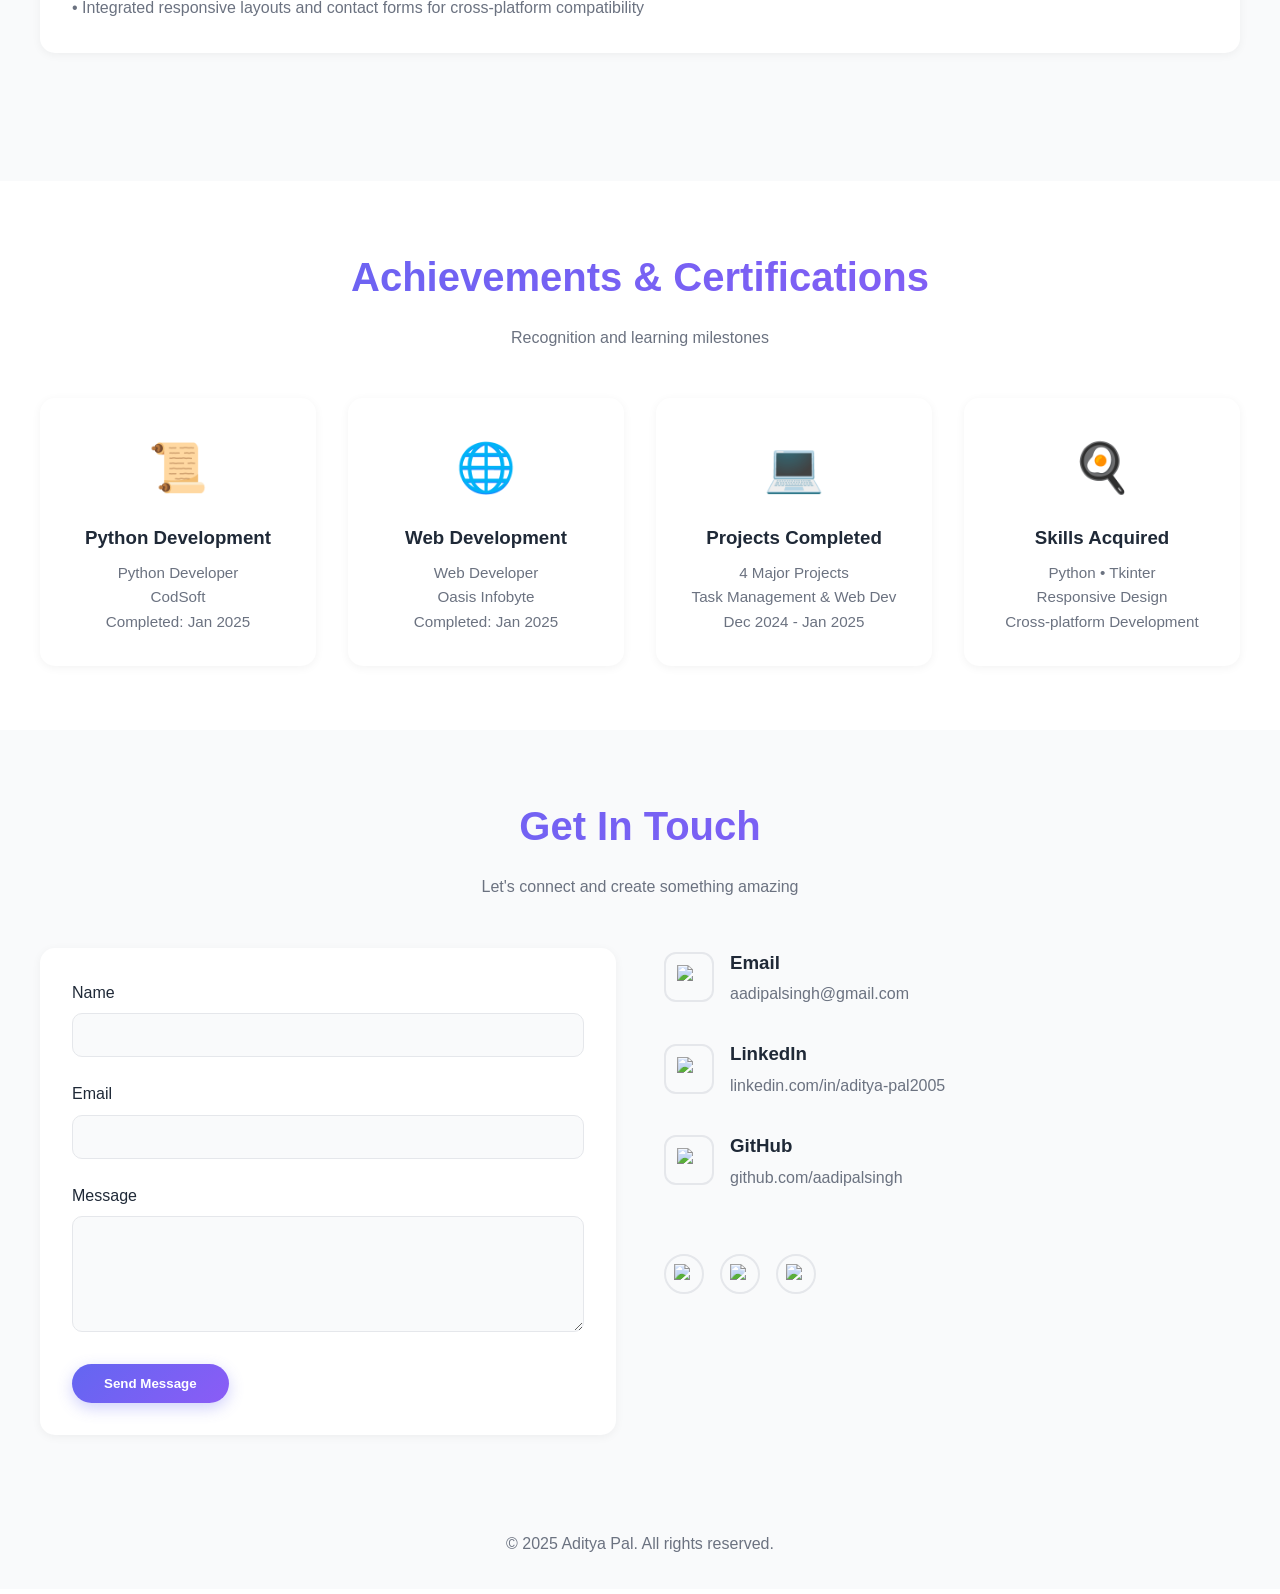
==== commit 74e11b86: "Update project links in index.html" ====
--- a/index.html
+++ b/index.html
@@ -247,8 +247,8 @@
                         </div>
 
                         <div class="project-links">
-                            <a href="https://github.com/aadipalsingh/MyPortfolio.git" target="_blank">GitHub →</a>
-                            <a href="https://aadipalsingh.github.io/MyPortfolio/" target="_blank" class="demo-link">Live Demo →</a>
+                            <a href="https://github.com/aadipalsingh/aadipalsingh.github.io" target="_blank">GitHub →</a>
+                            <a href="https://aadipalsingh.github.io/" target="_blank" class="demo-link">Live Demo →</a>
                         </div>
                     </div>
                 </div>
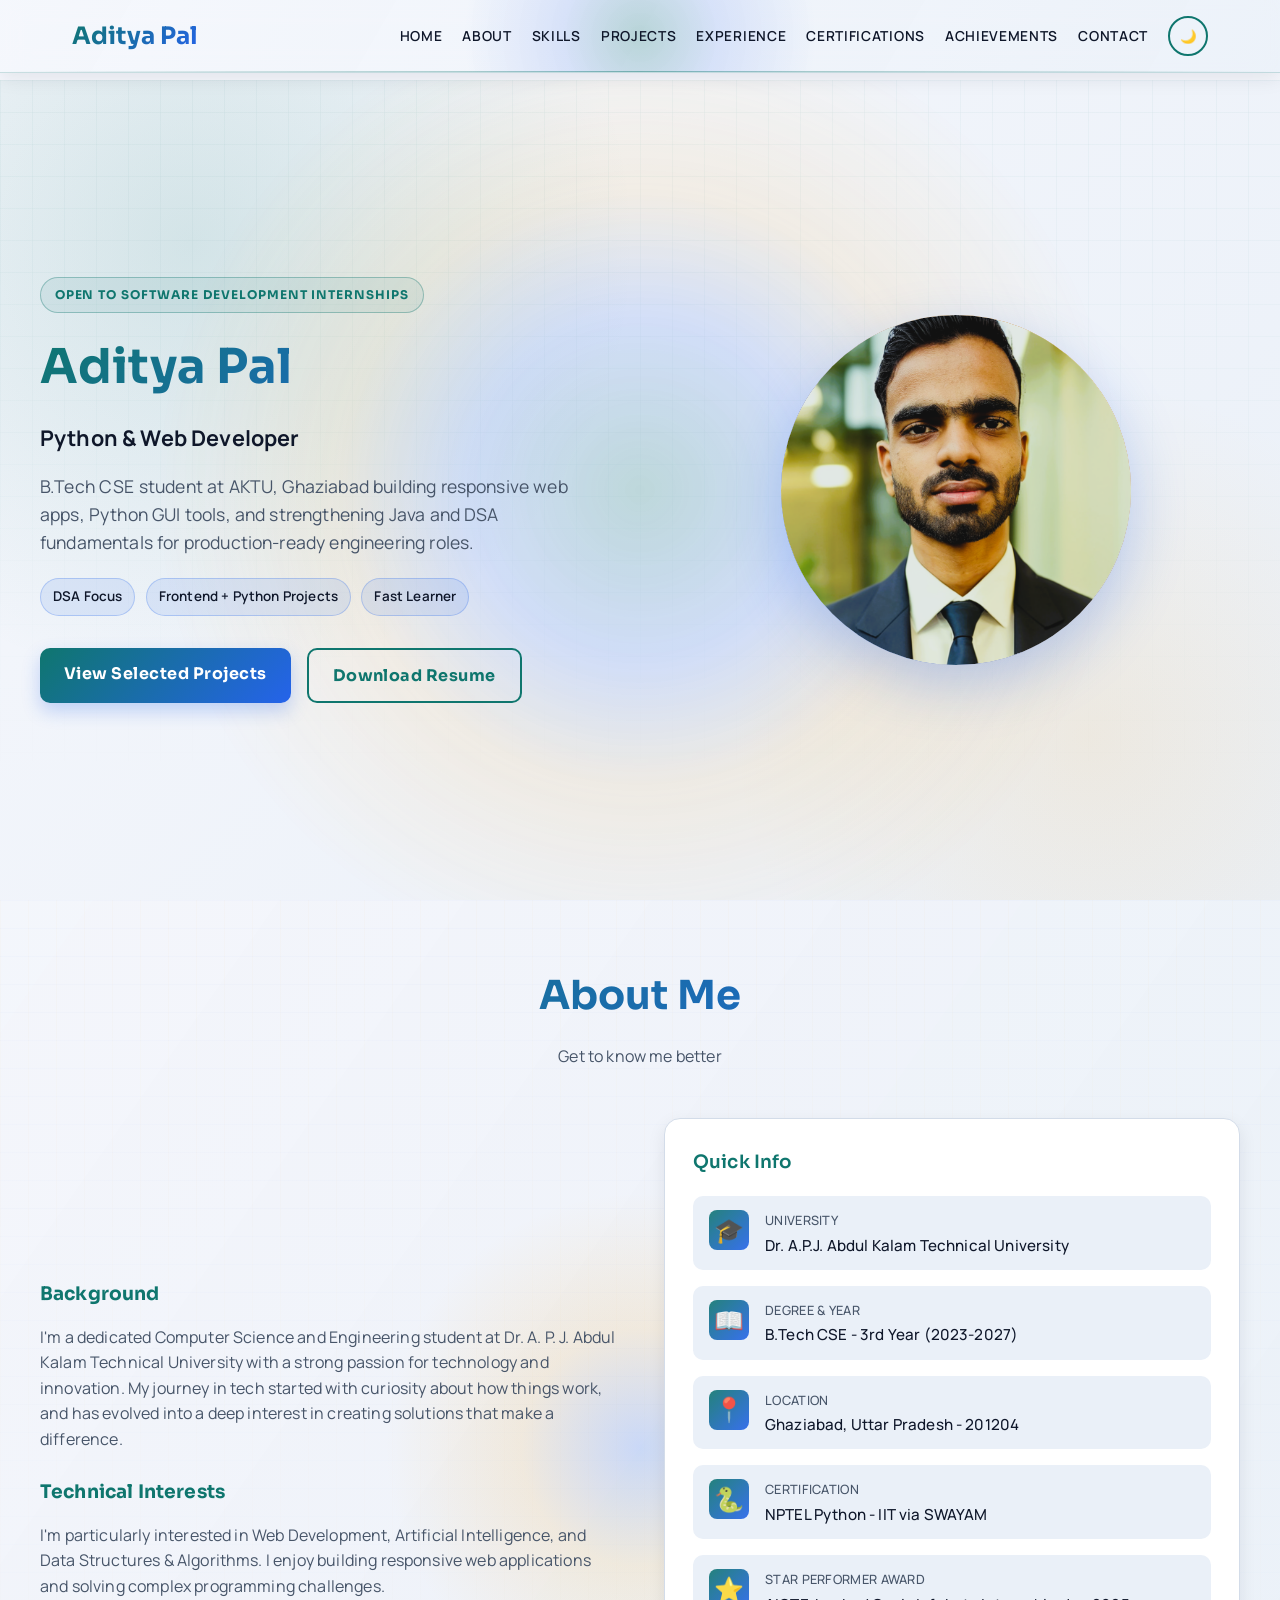
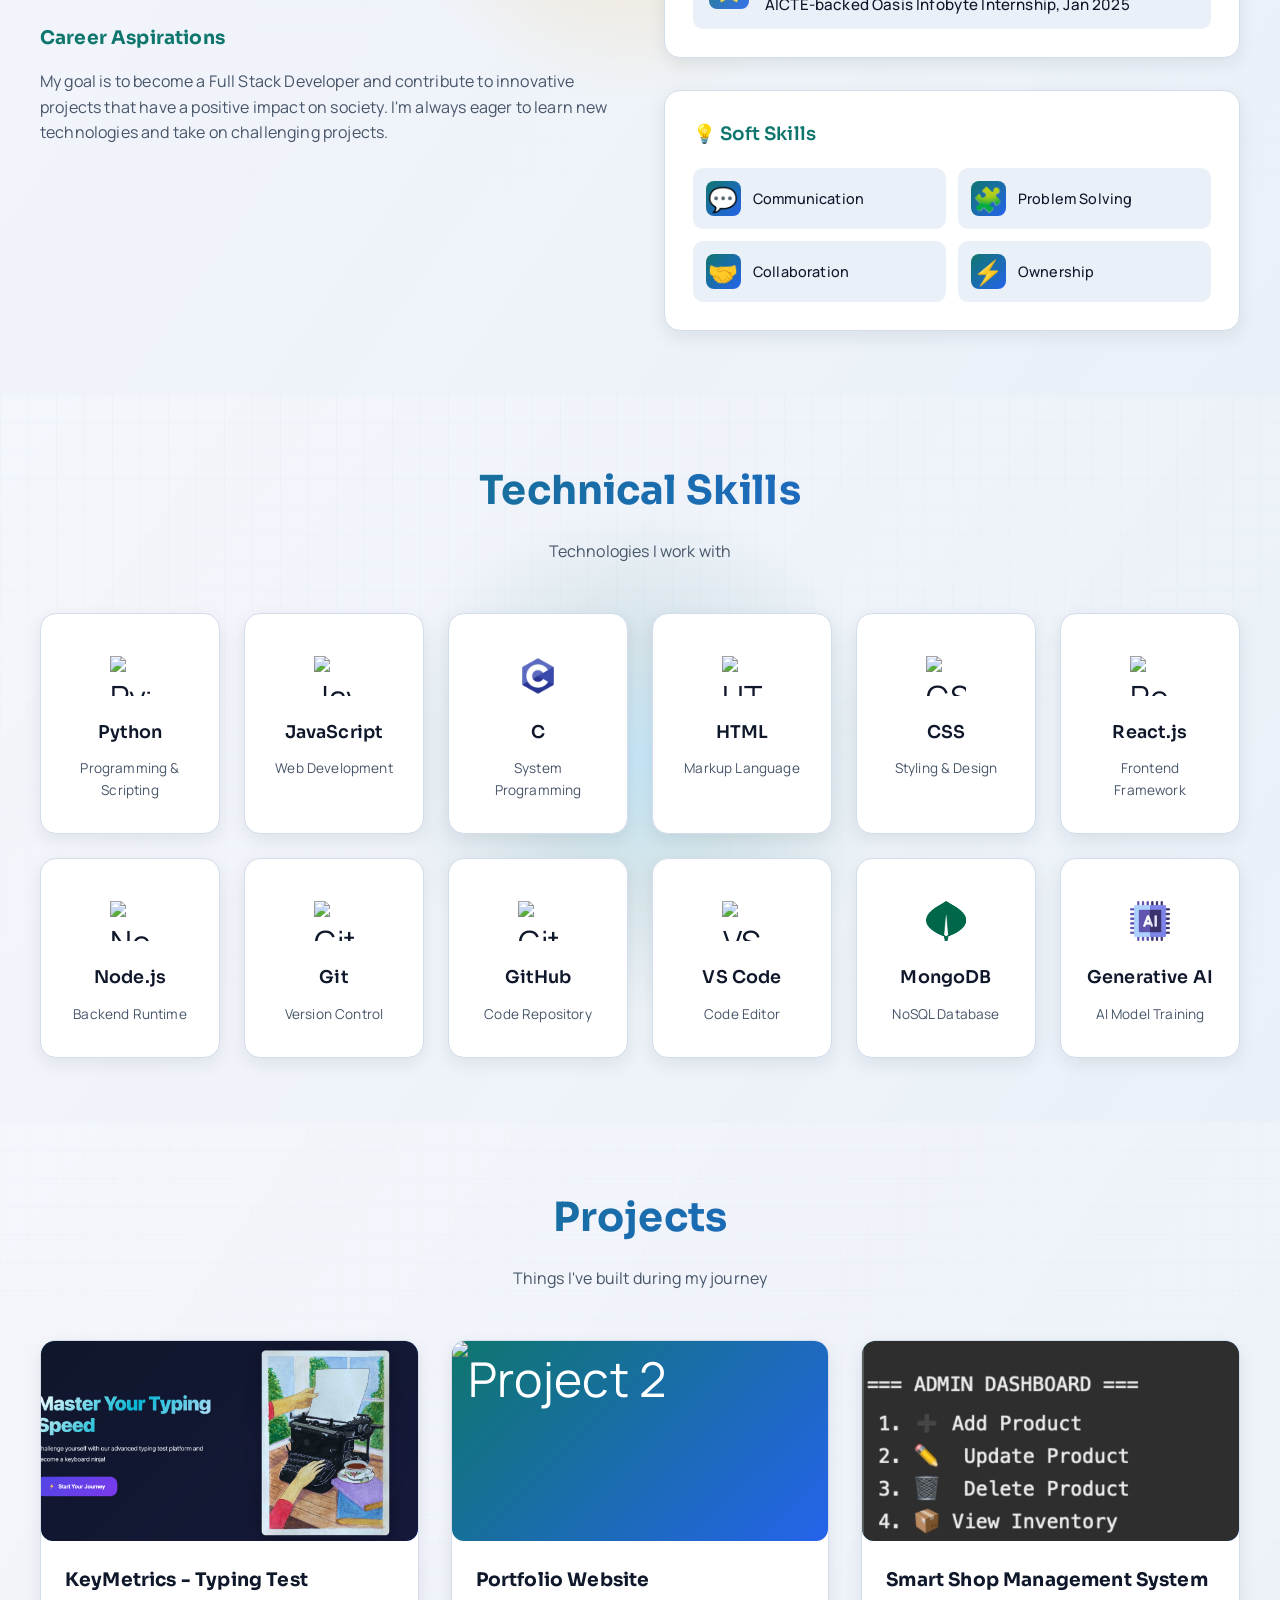
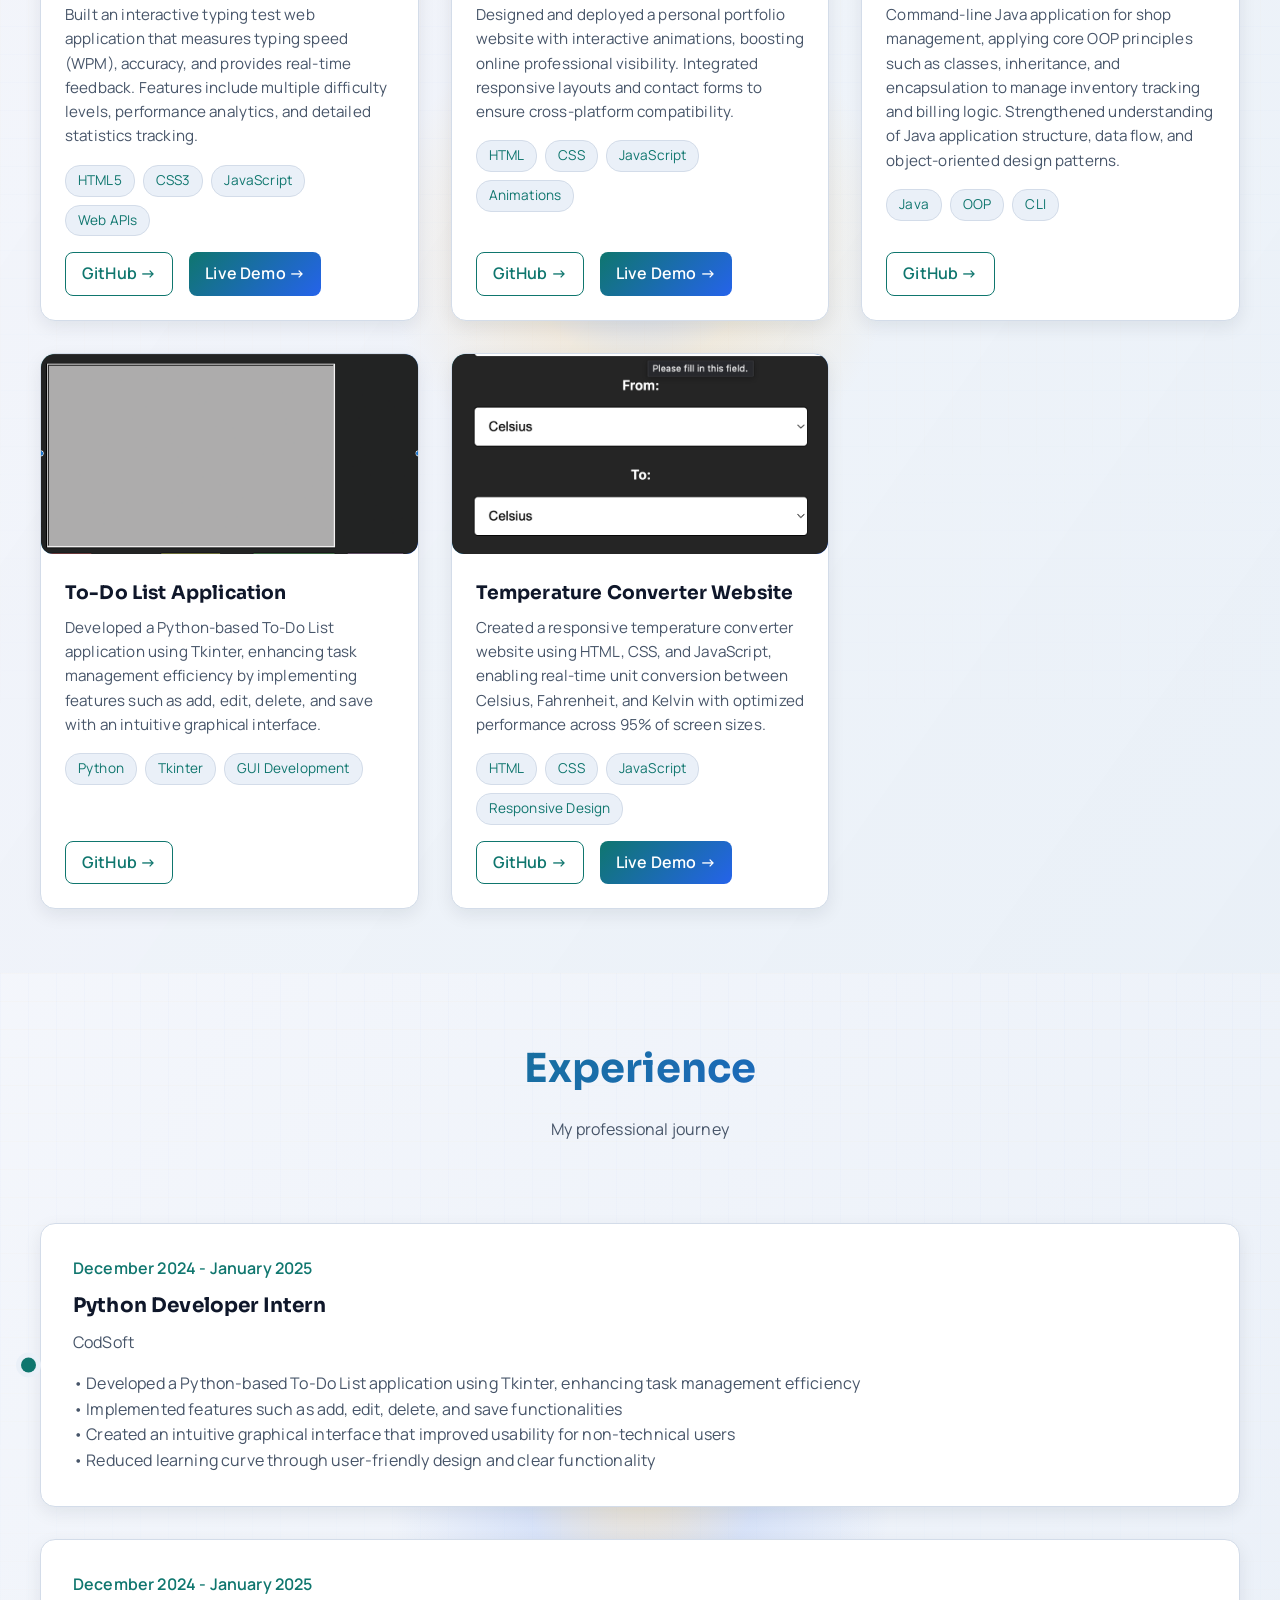
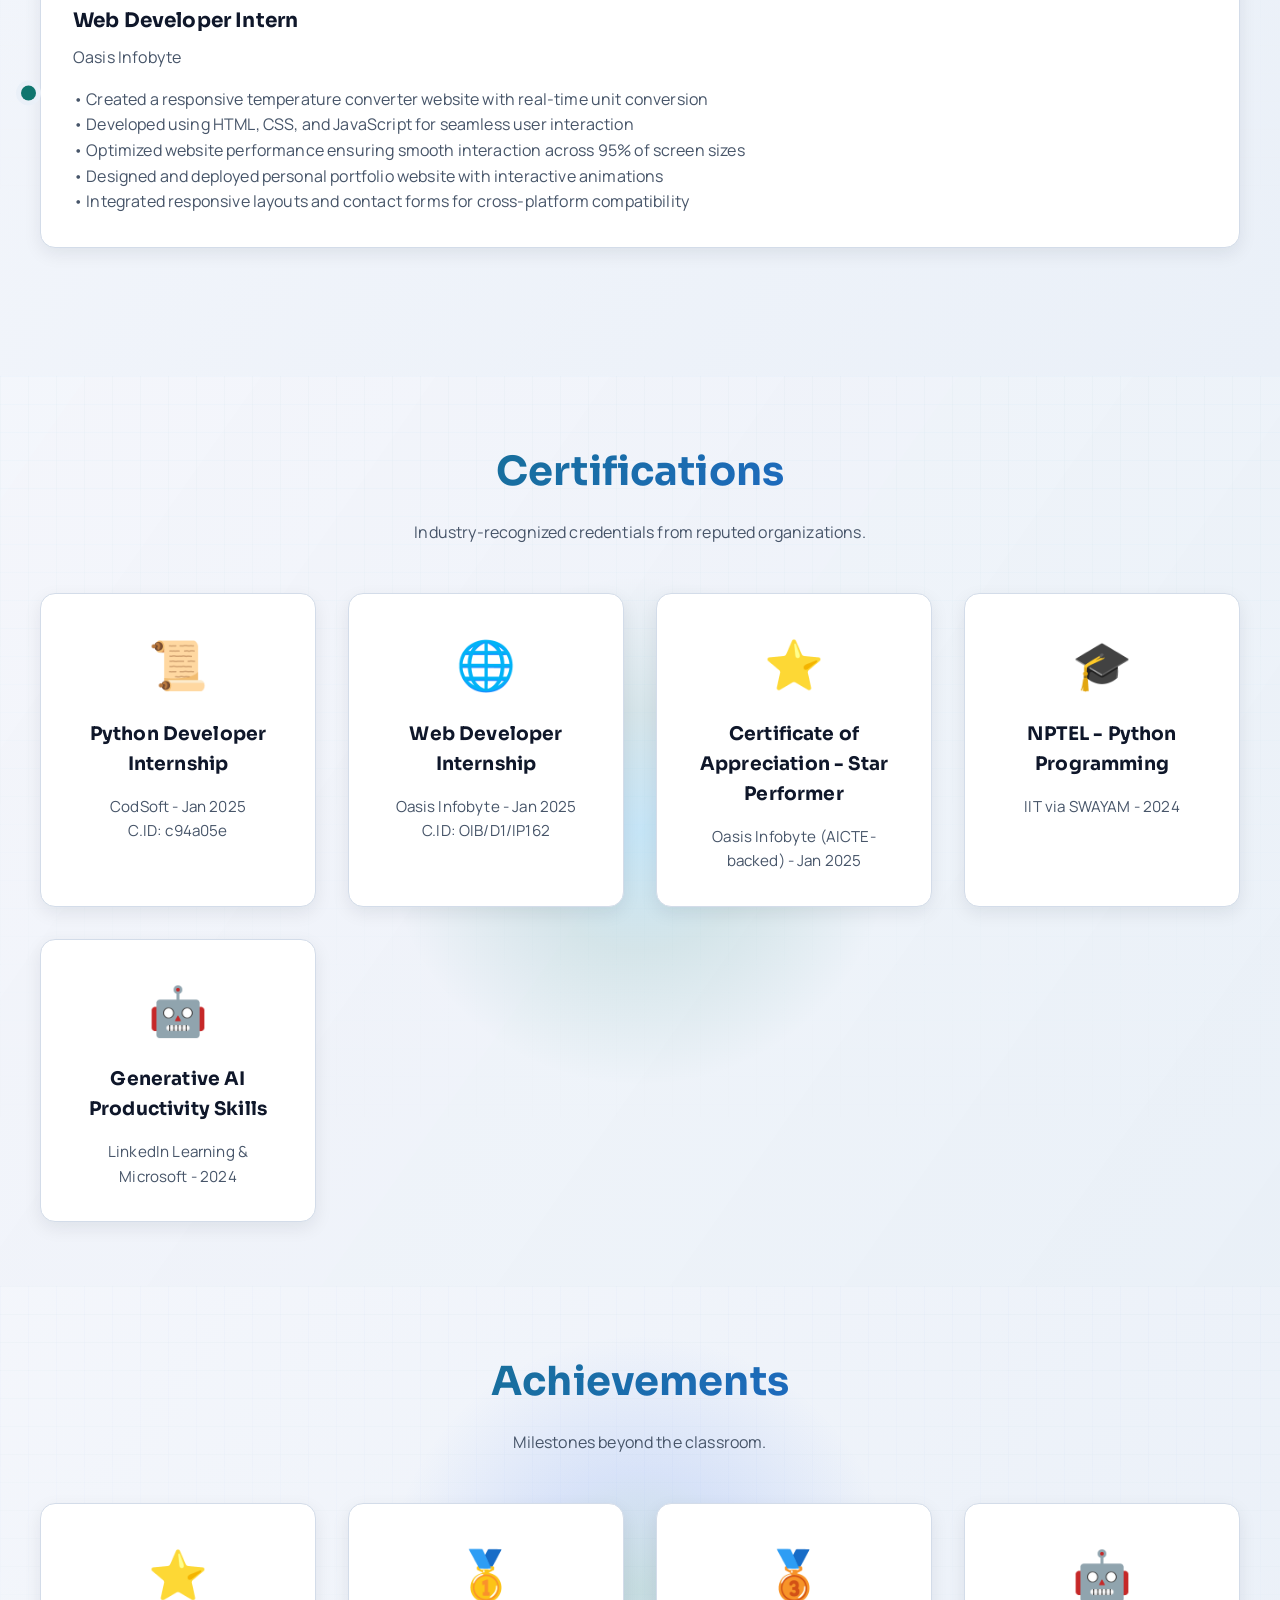
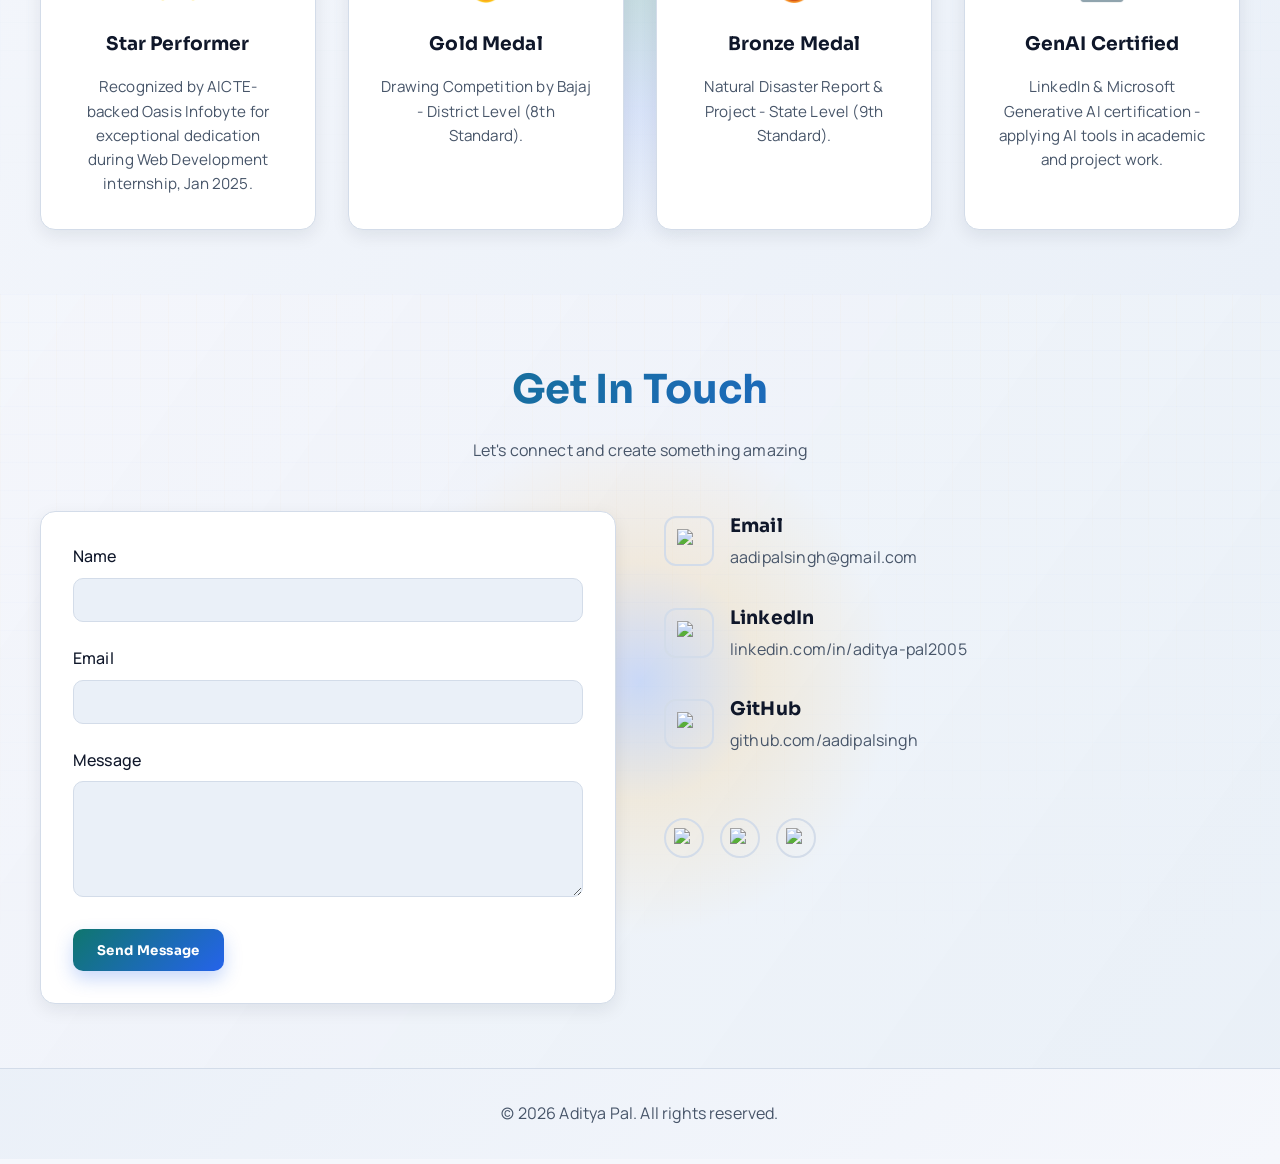
==== commit 4cee2438: "Redesign portfolio for recruiter-focused presentation" ====
--- a/index.html
+++ b/index.html
@@ -4,6 +4,9 @@
     <meta charset="UTF-8">
     <meta name="viewport" content="width=device-width, initial-scale=1.0">
     <title>My Portfolio</title>
+    <link rel="preconnect" href="https://fonts.googleapis.com">
+    <link rel="preconnect" href="https://fonts.gstatic.com" crossorigin>
+    <link href="https://fonts.googleapis.com/css2?family=Manrope:wght@400;500;600;700;800&family=Sora:wght@500;600;700;800&display=swap" rel="stylesheet">
     <link rel="stylesheet" href="styles.css">
 </head>
 <body>
@@ -17,6 +20,7 @@
                 <a href="#skills">Skills</a>
                 <a href="#projects">Projects</a>
                 <a href="#experience">Experience</a>
+                <a href="#certifications">Certifications</a>
                 <a href="#achievements">Achievements</a>
                 <a href="#contact">Contact</a>
                 <button class="theme-toggle" onclick="toggleTheme()">🌙</button>
@@ -33,11 +37,17 @@
     <section id="home" class="hero">
         <div class="hero-container">
             <div class="hero-content">
-                <h1>Hello, I'm Aditya Pal</h1>
-                <div class="subtitle">Computer Science & Engineering</div>
-                <div class="tagline">Pre-final year CSE student passionate about Web Development, AI, and Problem Solving.</div>
+                <span class="hero-kicker">Open to Software Development Internships</span>
+                <h1>Aditya Pal</h1>
+                <div class="subtitle">Python & Web Developer</div>
+                <div class="tagline">B.Tech CSE student at AKTU, Ghaziabad building responsive web apps, Python GUI tools, and strengthening Java and DSA fundamentals for production-ready engineering roles.</div>
+                <div class="hero-highlights">
+                    <span>DSA Focus</span>
+                    <span>Frontend + Python Projects</span>
+                    <span>Fast Learner</span>
+                </div>
                 <div class="hero-buttons">
-                    <a href="#projects" class="btn btn-primary">View Projects</a>
+                    <a href="#projects" class="btn btn-primary">View Selected Projects</a>
                     <a href="./Assets/Resume.pdf" class="btn btn-outline">Download Resume</a>
                 </div>
             </div>
@@ -48,6 +58,7 @@
                     </div>
                 </div>
             </div>
+        </div>
     </section>
 
     <!-- About Section -->
@@ -71,31 +82,38 @@
                         <h3>Quick Info</h3>
                         <div class="info-items">
                             <div class="info-item-modern">
-                                <div class="info-icon">📚</div>
-                                <div class="info-details">
-                                    <span class="info-label">University</span>
-                                    <span class="info-value">Dr. A. P. J. Abdul Kalam Technical University</span>
-                                </div>
-                            </div>
-                            <div class="info-item-modern">
                                 <div class="info-icon">🎓</div>
                                 <div class="info-details">
-                                    <span class="info-label">Degree</span>
-                                    <span class="info-value">B.Tech CSE</span>
+                                    <span class="info-label">UNIVERSITY</span>
+                                    <span class="info-value">Dr. A.P.J. Abdul Kalam Technical University</span>
                                 </div>
                             </div>
                             <div class="info-item-modern">
-                                <div class="info-icon">📅</div>
+                                <div class="info-icon">📖</div>
                                 <div class="info-details">
-                                    <span class="info-label">Year</span>
-                                    <span class="info-value">3rd Year</span>
+                                    <span class="info-label">DEGREE & YEAR</span>
+                                    <span class="info-value">B.Tech CSE - 3rd Year (2023-2027)</span>
                                 </div>
                             </div>
                             <div class="info-item-modern">
-                                <div class="info-icon">💡</div>
+                                <div class="info-icon">📍</div>
                                 <div class="info-details">
-                                    <span class="info-label">CGPA</span>
-                                    <span class="info-value">--/10</span>
+                                    <span class="info-label">LOCATION</span>
+                                    <span class="info-value">Ghaziabad, Uttar Pradesh - 201204</span>
+                                </div>
+                            </div>
+                            <div class="info-item-modern">
+                                <div class="info-icon">🐍</div>
+                                <div class="info-details">
+                                    <span class="info-label">CERTIFICATION</span>
+                                    <span class="info-value">NPTEL Python - IIT via SWAYAM</span>
+                                </div>
+                            </div>
+                            <div class="info-item-modern">
+                                <div class="info-icon">⭐</div>
+                                <div class="info-details">
+                                    <span class="info-label">Star Performer Award</span>
+                                    <span class="info-value">AICTE-backed Oasis Infobyte Internship, Jan 2025</span>
                                 </div>
                             </div>
                         </div>
@@ -112,6 +130,15 @@
                                 <span class="soft-skill-icon">🧩</span>
                                 <span class="soft-skill-name">Problem Solving</span>
                             </div>
+                            <div class="soft-skill-item">
+                                <span class="soft-skill-icon">🤝</span>
+                                <span class="soft-skill-name">Collaboration</span>
+                            </div>
+                            <div class="soft-skill-item">
+                                <span class="soft-skill-icon">⚡</span>
+                                <span class="soft-skill-name">Ownership</span>
+                            </div>
+                        </div>
                     </div>
                 </div>
             </div>
@@ -219,21 +246,23 @@
             <p class="section-subtitle">Things I've built during my journey</p>
             <div class="projects-grid">
                 <div class="project-card">
-                    <div class="project-image"><img src="./Assets/todo.png" alt="Project 1"></div>
+                    <div class="project-image"><img src="./Assets/keymetrics.png" alt="Project 1"></div>
                     <div class="project-content">
-                        <h3>To-Do List Application</h3>
-                        <p>Developed a Python-based To-Do List application using Tkinter, enhancing task management efficiency by implementing features such as add, edit, delete, and save with an intuitive graphical interface.</p>
+                        <h3>KeyMetrics - Typing Test</h3>
+                        <p>Built an interactive typing test web application that measures typing speed (WPM), accuracy, and provides real-time feedback. Features include multiple difficulty levels, performance analytics, and detailed statistics tracking.</p>
                         <div class="tech-stack">
-                            <span class="tech">Python</span>
-                            <span class="tech">Tkinter</span>
-                            <span class="tech">GUI Development</span>
+                            <span class="tech">HTML5</span>
+                            <span class="tech">CSS3</span>
+                            <span class="tech">JavaScript</span>
+                            <span class="tech">Web APIs</span>
                         </div>
                         <div class="project-links">
-                            <a href="https://github.com/aadipalsingh/CODSOFT/tree/master/To-Do%20App" target="_blank">GitHub →</a>
-                            <a href="#" target="_blank" class="demo-link">Live Demo →</a>
-                        </div>
-                    </div>
-                </div>
+                            <a href="https://github.com/aadipalsingh/KeyMetrics" target="_blank">GitHub →</a>
+                            <a href="https://aadipalsingh.github.io/KeyMetrics/" target="_blank" class="demo-link">Live Demo →</a>
+                        </div>
+                    </div>
+                </div>
+                
                 <div class="project-card">
                     <div class="project-image"><img src="./Assets/port.png" alt="Project 2"></div>
                     <div class="project-content">
@@ -252,20 +281,36 @@
                         </div>
                     </div>
                 </div>
+
                 <div class="project-card">
-                    <div class="project-image"><img src="./Assets/keymetrics.png" alt="Project 3"></div>
+                    <div class="project-image"><img src="./Assets/ssms.png" alt="Smart Shop Management System"></div>
                     <div class="project-content">
-                        <h3>KeyMetrics - Typing Test</h3>
-                        <p>Built an interactive typing test web application that measures typing speed (WPM), accuracy, and provides real-time feedback. Features include multiple difficulty levels, performance analytics, and detailed statistics tracking.</p>
+                        <h3>Smart Shop Management System</h3>
+                        <p>Command-line Java application for shop management, applying core OOP principles such as classes, inheritance, and encapsulation to manage inventory tracking and billing logic. Strengthened understanding of Java application structure, data flow, and object-oriented design patterns.</p>
                         <div class="tech-stack">
-                            <span class="tech">HTML5</span>
-                            <span class="tech">CSS3</span>
-                            <span class="tech">JavaScript</span>
-                            <span class="tech">Web APIs</span>
+                            <span class="tech">Java</span>
+                            <span class="tech">OOP</span>
+                            <span class="tech">CLI</span>
                         </div>
                         <div class="project-links">
-                            <a href="https://github.com/aadipalsingh/KeyMetrics" target="_blank">GitHub →</a>
-                            <a href="https://aadipalsingh.github.io/KeyMetrics/" target="_blank" class="demo-link">Live Demo →</a>
+                            <a href="https://github.com/aadipalsingh/Project-ITPR-Smart-Shop-Management-System" target="_blank">GitHub →</a>
+                        </div>
+                    </div>
+                </div>
+
+                <div class="project-card">
+                    <div class="project-image"><img src="./Assets/todo.png" alt="Project 3"></div>
+                    <div class="project-content">
+                        <h3>To-Do List Application</h3>
+                        <p>Developed a Python-based To-Do List application using Tkinter, enhancing task management efficiency by implementing features such as add, edit, delete, and save with an intuitive graphical interface.</p>
+                        <div class="tech-stack">
+                            <span class="tech">Python</span>
+                            <span class="tech">Tkinter</span>
+                            <span class="tech">GUI Development</span>
+                        </div>
+                        <div class="project-links">
+                            <a href="https://github.com/aadipalsingh/CODSOFT/tree/master/To-Do%20App" target="_blank">GitHub →</a>
+                        
                         </div>
                     </div>
                 </div>
@@ -323,31 +368,66 @@
         </div>
     </section>
 
+    <!-- Certifications Section -->
+    <section id="certifications">
+        <div class="container">
+            <h2 class="section-title">Certifications</h2>
+            <p class="section-subtitle">Industry-recognized credentials from reputed organizations.</p>
+            <div class="achievements-grid">
+                <div class="achievement-card">
+                    <div class="achievement-icon">📜</div>
+                    <h3>Python Developer Internship</h3>
+                    <p>CodSoft - Jan 2025<br>C.ID: c94a05e</p>
+                </div>
+                <div class="achievement-card">
+                    <div class="achievement-icon">🌐</div>
+                    <h3>Web Developer Internship</h3>
+                    <p>Oasis Infobyte - Jan 2025<br>C.ID: OIB/D1/IP162</p>
+                </div>
+                <div class="achievement-card">
+                    <div class="achievement-icon">⭐</div>
+                    <h3>Certificate of Appreciation - Star Performer</h3>
+                    <p>Oasis Infobyte (AICTE-backed) - Jan 2025</p>
+                </div>
+                <div class="achievement-card">
+                    <div class="achievement-icon">🎓</div>
+                    <h3>NPTEL - Python Programming</h3>
+                    <p>IIT via SWAYAM - 2024</p>
+                </div>
+                <div class="achievement-card">
+                    <div class="achievement-icon">🤖</div>
+                    <h3>Generative AI Productivity Skills</h3>
+                    <p>LinkedIn Learning & Microsoft - 2024</p>
+                </div>
+            </div>
+        </div>
+    </section>
+
     <!-- Achievements Section -->
     <section id="achievements">
         <div class="container">
-            <h2 class="section-title">Achievements & Certifications</h2>
-            <p class="section-subtitle">Recognition and learning milestones</p>
+            <h2 class="section-title">Achievements</h2>
+            <p class="section-subtitle">Milestones beyond the classroom.</p>
             <div class="achievements-grid">
                 <div class="achievement-card">
-                    <div class="achievement-icon">📜</div>
-                    <h3>Python Development</h3>
-                    <p>Python Developer<br>CodSoft<br>Completed: Jan 2025</p>
-                </div>
-                <div class="achievement-card">
-                    <div class="achievement-icon">🌐</div>
-                    <h3>Web Development</h3>
-                    <p>Web Developer<br>Oasis Infobyte<br>Completed: Jan 2025</p>
-                </div>
-                <div class="achievement-card">
-                    <div class="achievement-icon">💻</div>
-                    <h3>Projects Completed</h3>
-                    <p>4 Major Projects<br>Task Management & Web Dev<br>Dec 2024 - Jan 2025</p>
-                </div>
-                <div class="achievement-card">
-                    <div class="achievement-icon">🍳</div>
-                    <h3>Skills Acquired</h3>
-                    <p>Python • Tkinter<br>Responsive Design<br>Cross-platform Development</p>
+                    <div class="achievement-icon">⭐</div>
+                    <h3>Star Performer</h3>
+                    <p>Recognized by AICTE-backed Oasis Infobyte for exceptional dedication during Web Development internship, Jan 2025.</p>
+                </div>
+                <div class="achievement-card">
+                    <div class="achievement-icon">🥇</div>
+                    <h3>Gold Medal</h3>
+                    <p>Drawing Competition by Bajaj - District Level (8th Standard).</p>
+                </div>
+                <div class="achievement-card">
+                    <div class="achievement-icon">🥉</div>
+                    <h3>Bronze Medal</h3>
+                    <p>Natural Disaster Report & Project - State Level (9th Standard).</p>
+                </div>
+                <div class="achievement-card">
+                    <div class="achievement-icon">🤖</div>
+                    <h3>GenAI Certified</h3>
+                    <p>LinkedIn & Microsoft Generative AI certification - applying AI tools in academic and project work.</p>
                 </div>
             </div>
         </div>
@@ -422,7 +502,7 @@
 
     <!-- Footer -->
     <footer>
-        <p>&copy; 2025 Aditya Pal. All rights reserved.</p>
+        <p>&copy; 2026 Aditya Pal. All rights reserved.</p>
     </footer>
 
     <script src="script.js"></script>
--- a/styles.css
+++ b/styles.css
@@ -5,28 +5,43 @@
 }
 
 :root {
-    --primary-color: #6366f1;
-    --secondary-color: #8b5cf6;
+    --font-heading: 'Sora', 'Segoe UI', sans-serif;
+    --font-body: 'Manrope', 'Segoe UI', sans-serif;
+    --primary-color: #0f766e;
+    --secondary-color: #2563eb;
+    --accent-color: #f59e0b;
+    --primary-rgb: 15, 118, 110;
+    --secondary-rgb: 37, 99, 235;
+    --accent-rgb: 245, 158, 11;
     --project-img-height: 200px;
     --project-img-radius: 12px;
-    --text-dark: #1f2937;
-    --text-light: #6b7280;
-    --bg-light: #ffffff;
-    --bg-section: #f9fafb;
+    --bg-light-rgb: 245, 247, 252;
+    --bg-section-rgb: 234, 240, 248;
+    --text-dark: #0f172a;
+    --text-light: #475569;
+    --bg-light: #f5f7fc;
+    --bg-section: #eaf0f8;
     --card-bg: #ffffff;
-    --border-color: #e5e7eb;
-    --shadow: 0 10px 30px rgba(0, 0, 0, 0.1);
-    --shadow-sm: 0 2px 10px rgba(0, 0, 0, 0.05);
+    --border-color: #d3dce9;
+    --shadow: 0 18px 45px rgba(15, 23, 42, 0.14);
+    --shadow-sm: 0 6px 18px rgba(15, 23, 42, 0.08);
 }
 
 [data-theme="dark"] {
-    --text-dark: #f3f4f6;
-    --text-light: #9ca3af;
-    --bg-light: #111827;
-    --bg-section: #1f2937;
-    --card-bg: #374151;
-    --border-color: #4b5563;
-    --shadow: 0 10px 30px rgba(0, 0, 0, 0.5);
+    --primary-color: #2dd4bf;
+    --secondary-color: #60a5fa;
+    --primary-rgb: 45, 212, 191;
+    --secondary-rgb: 96, 165, 250;
+    --accent-rgb: 251, 191, 36;
+    --bg-light-rgb: 11, 19, 36;
+    --bg-section-rgb: 16, 27, 50;
+    --text-dark: #e2e8f0;
+    --text-light: #94a3b8;
+    --bg-light: #0b1324;
+    --bg-section: #101b32;
+    --card-bg: #16233f;
+    --border-color: #263656;
+    --shadow: 0 18px 45px rgba(0, 0, 0, 0.45);
     --shadow-sm: 0 2px 10px rgba(0, 0, 0, 0.3);
 }
 
@@ -35,11 +50,21 @@
 }
 
 body {
-    font-family: -apple-system, BlinkMacSystemFont, 'Segoe UI', Roboto, 'Helvetica Neue', Arial, sans-serif;
+    font-family: var(--font-body);
     background-color: var(--bg-light);
     color: var(--text-dark);
     line-height: 1.6;
+    letter-spacing: 0.01em;
     transition: background-color 0.3s ease, color 0.3s ease;
+}
+
+h1,
+h2,
+h3,
+.logo,
+.btn,
+.hero-kicker {
+    font-family: var(--font-heading);
 }
 
 /* Navigation */
@@ -47,11 +72,49 @@
     position: fixed;
     top: 0;
     width: 100%;
-    background: var(--bg-light);
-    backdrop-filter: blur(10px);
+    --mouse-x: 50%;
+    --mouse-y: 50%;
+    background: linear-gradient(120deg, rgba(var(--bg-light-rgb), 0.82), rgba(var(--bg-section-rgb), 0.8));
+    backdrop-filter: blur(14px);
+    -webkit-backdrop-filter: blur(14px);
     box-shadow: var(--shadow-sm);
+    border-bottom: 1px solid rgba(var(--primary-rgb), 0.2);
     z-index: 1000;
-    transition: all 0.3s ease;
+    transition: background 0.3s ease, box-shadow 0.3s ease, border-color 0.3s ease;
+    overflow: hidden;
+}
+
+nav::before {
+    content: '';
+    position: absolute;
+    inset: 0;
+    pointer-events: none;
+    background: radial-gradient(
+        260px circle at var(--mouse-x) var(--mouse-y),
+        rgba(var(--primary-rgb), 0.32),
+        rgba(var(--secondary-rgb), 0.16) 30%,
+        transparent 68%
+    );
+    opacity: 0.8;
+    transition: opacity 0.25s ease;
+}
+
+nav::after {
+    content: '';
+    position: absolute;
+    inset: auto 0 0;
+    height: 1px;
+    background: linear-gradient(90deg, transparent, rgba(var(--primary-rgb), 0.45), transparent);
+    pointer-events: none;
+}
+
+nav.scrolled {
+    background: linear-gradient(120deg, rgba(var(--bg-light-rgb), 0.92), rgba(var(--bg-section-rgb), 0.9));
+    box-shadow: var(--shadow);
+}
+
+nav.scrolled::before {
+    opacity: 0.95;
 }
 
 .nav-container {
@@ -61,6 +124,8 @@
     display: flex;
     justify-content: space-between;
     align-items: center;
+    position: relative;
+    z-index: 1;
 }
 
 .logo {
@@ -74,14 +139,17 @@
 
 .nav-links {
     display: flex;
-    gap: 2rem;
+    gap: 1.25rem;
     align-items: center;
 }
 
 .nav-links a {
     color: var(--text-dark);
     text-decoration: none;
-    font-weight: 500;
+    font-weight: 600;
+    font-size: 0.86rem;
+    letter-spacing: 0.05em;
+    text-transform: uppercase;
     transition: color 0.3s ease;
     position: relative;
 }
@@ -142,7 +210,49 @@
     min-height: calc(100vh - 80px);
     display: flex;
     align-items: center;
-    background: linear-gradient(135deg, var(--bg-light) 0%, var(--bg-section) 100%);
+    position: relative;
+    overflow: hidden;
+    --mouse-x: 50%;
+    --mouse-y: 50%;
+    background:
+        radial-gradient(circle at 15% 20%, rgba(var(--primary-rgb), 0.14) 0%, transparent 35%),
+        radial-gradient(circle at 85% 80%, rgba(var(--accent-rgb), 0.1) 0%, transparent 28%),
+        linear-gradient(135deg, var(--bg-light) 0%, var(--bg-section) 100%);
+}
+
+.hero::before {
+    content: '';
+    position: absolute;
+    inset: -20%;
+    pointer-events: none;
+    z-index: 0;
+    opacity: 0.75;
+    background: radial-gradient(
+        circle at var(--mouse-x) var(--mouse-y),
+        rgba(var(--primary-rgb), 0.3) 0%,
+        rgba(var(--secondary-rgb), 0.2) 16%,
+        rgba(var(--accent-rgb), 0.12) 28%,
+        rgba(var(--primary-rgb), 0) 46%
+    );
+    filter: blur(8px);
+    transition: opacity 0.25s ease;
+}
+
+.hero::after {
+    content: '';
+    position: absolute;
+    inset: 0;
+    pointer-events: none;
+    z-index: 0;
+    background:
+        linear-gradient(rgba(var(--primary-rgb), 0.08) 1px, transparent 1px),
+        linear-gradient(90deg, rgba(var(--primary-rgb), 0.08) 1px, transparent 1px);
+    background-size: 32px 32px;
+    mask-image: linear-gradient(to bottom, rgba(0, 0, 0, 0.45), transparent 88%);
+}
+
+.hero:hover::before {
+    opacity: 1;
 }
 
 .hero-container {
@@ -152,6 +262,29 @@
     grid-template-columns: 1fr 1fr;
     gap: 4rem;
     align-items: center;
+    position: relative;
+    z-index: 1;
+}
+
+[data-theme="dark"] .hero::after {
+    background:
+        linear-gradient(rgba(var(--secondary-rgb), 0.15) 1px, transparent 1px),
+        linear-gradient(90deg, rgba(var(--secondary-rgb), 0.15) 1px, transparent 1px);
+    background-size: 32px 32px;
+}
+
+.hero-kicker {
+    display: inline-block;
+    margin-bottom: 1rem;
+    padding: 0.45rem 0.85rem;
+    border: 1px solid rgba(var(--primary-rgb), 0.35);
+    color: var(--primary-color);
+    border-radius: 999px;
+    background: rgba(var(--primary-rgb), 0.08);
+    font-size: 0.75rem;
+    font-weight: 700;
+    letter-spacing: 0.08em;
+    text-transform: uppercase;
 }
 
 .hero-content h1 {
@@ -165,8 +298,9 @@
 }
 
 .hero-content .subtitle {
-    font-size: 1.5rem;
-    color: var(--text-light);
+    font-size: 1.35rem;
+    color: var(--text-dark);
+    font-weight: 700;
     margin-bottom: 1rem;
     animation: fadeInUp 0.8s ease 0.2s both;
 }
@@ -174,8 +308,26 @@
 .hero-content .tagline {
     font-size: 1.1rem;
     color: var(--text-light);
+    margin-bottom: 1.35rem;
+    max-width: 60ch;
+    animation: fadeInUp 0.8s ease 0.4s both;
+}
+
+.hero-highlights {
+    display: flex;
+    flex-wrap: wrap;
+    gap: 0.65rem;
     margin-bottom: 2rem;
-    animation: fadeInUp 0.8s ease 0.4s both;
+}
+
+.hero-highlights span {
+    background: rgba(var(--secondary-rgb), 0.1);
+    color: var(--text-dark);
+    border: 1px solid rgba(var(--secondary-rgb), 0.25);
+    font-size: 0.84rem;
+    font-weight: 600;
+    padding: 0.45rem 0.75rem;
+    border-radius: 999px;
 }
 
 .hero-buttons {
@@ -185,10 +337,11 @@
 }
 
 .btn {
-    padding: 0.75rem 2rem;
-    border-radius: 50px;
+    padding: 0.8rem 1.5rem;
+    border-radius: 10px;
     text-decoration: none;
-    font-weight: 600;
+    font-weight: 700;
+    letter-spacing: 0.03em;
     transition: all 0.3s ease;
     display: inline-block;
     cursor: pointer;
@@ -198,12 +351,12 @@
 .btn-primary {
     background: linear-gradient(135deg, var(--primary-color), var(--secondary-color));
     color: white;
-    box-shadow: 0 5px 15px rgba(99, 102, 241, 0.3);
+    box-shadow: 0 8px 18px rgba(var(--secondary-rgb), 0.25);
 }
 
 .btn-primary:hover {
     transform: translateY(-2px);
-    box-shadow: 0 10px 25px rgba(99, 102, 241, 0.4);
+    box-shadow: 0 14px 28px rgba(var(--secondary-rgb), 0.35);
 }
 
 .btn-outline {
@@ -236,7 +389,7 @@
     border-radius: 50%;
     overflow: hidden;
     position: relative;
-    box-shadow: 0 20px 60px rgba(99, 102, 241, 0.3);
+    box-shadow: 0 20px 55px rgba(var(--secondary-rgb), 0.28);
     animation: float 6s ease-in-out infinite;
 }
 
@@ -245,7 +398,7 @@
     position: absolute;
     inset: -4px;
     border-radius: 50%;
-    background: linear-gradient(45deg, var(--primary-color), var(--secondary-color), #ec4899, var(--primary-color));
+    background: linear-gradient(45deg, var(--primary-color), var(--secondary-color), var(--accent-color), var(--primary-color));
     background-size: 300% 300%;
     animation: gradient-rotate 6s ease infinite;
     z-index: -1;
@@ -286,8 +439,70 @@
     padding: 4rem 2rem;
 }
 
-section:nth-child(even) {
-    background: var(--bg-section);
+section:not(.hero) {
+    --mouse-x: 50%;
+    --mouse-y: 50%;
+    --section-glow-a: var(--primary-rgb);
+    --section-glow-b: var(--secondary-rgb);
+    --section-grid-opacity: 0.06;
+    position: relative;
+    isolation: isolate;
+    background:
+        linear-gradient(125deg, rgba(var(--bg-light-rgb), 0.88), rgba(var(--bg-section-rgb), 0.92)),
+        var(--bg-section);
+}
+
+section:not(.hero)::before {
+    content: '';
+    position: absolute;
+    inset: 0;
+    pointer-events: none;
+    z-index: 0;
+    background: radial-gradient(
+        340px circle at var(--mouse-x) var(--mouse-y),
+        rgba(var(--section-glow-a), 0.24),
+        rgba(var(--section-glow-b), 0.15) 35%,
+        transparent 75%
+    );
+    opacity: 0.78;
+    transition: opacity 0.2s ease;
+}
+
+section:not(.hero)::after {
+    content: '';
+    position: absolute;
+    inset: 0;
+    pointer-events: none;
+    z-index: 0;
+    background:
+        linear-gradient(rgba(var(--section-glow-a), var(--section-grid-opacity)) 1px, transparent 1px),
+        linear-gradient(90deg, rgba(var(--section-glow-b), var(--section-grid-opacity)) 1px, transparent 1px);
+    background-size: 28px 28px;
+    mask-image: linear-gradient(to bottom, rgba(0, 0, 0, 0.35), transparent 90%);
+}
+
+section:not(.hero):hover::before {
+    opacity: 1;
+}
+
+section:nth-of-type(2n):not(.hero) {
+    --section-glow-a: var(--secondary-rgb);
+    --section-glow-b: var(--accent-rgb);
+}
+
+section:nth-of-type(3n):not(.hero) {
+    --section-glow-a: 14, 165, 233;
+    --section-glow-b: var(--primary-rgb);
+}
+
+section:nth-of-type(5n):not(.hero) {
+    --section-glow-a: var(--accent-rgb);
+    --section-glow-b: var(--secondary-rgb);
+}
+
+section > .container {
+    position: relative;
+    z-index: 1;
 }
 
 .container {
@@ -344,6 +559,7 @@
     box-shadow: var(--shadow-sm);
     transition: all 0.3s ease;
     border: 1px solid var(--border-color);
+    backdrop-filter: blur(4px);
 }
 
 .info-card:hover,
@@ -530,6 +746,10 @@
     overflow: hidden;
     box-shadow: var(--shadow-sm);
     transition: all 0.3s ease;
+    display: flex;
+    flex-direction: column;
+    height: 100%;
+    border: 1px solid var(--border-color);
 }
 
 .project-card:hover {
@@ -561,6 +781,9 @@
 
 .project-content {
     padding: 1.5rem;
+    display: flex;
+    flex-direction: column;
+    flex: 1;
 }
 
 .project-content h3 {
@@ -617,6 +840,7 @@
     display: flex;
     gap: 1rem;
     flex-wrap: wrap;
+    margin-top: auto;
 }
 
 .project-links a {
@@ -646,7 +870,7 @@
 
 .project-links .demo-link:hover {
     transform: translateY(-2px);
-    box-shadow: 0 5px 15px rgba(99, 102, 241, 0.3);
+    box-shadow: 0 8px 18px rgba(var(--secondary-rgb), 0.3);
 }
 
 /* Experience Section */
@@ -663,6 +887,7 @@
     margin-bottom: 2rem;
     box-shadow: var(--shadow-sm);
     transition: all 0.3s ease;
+    border: 1px solid var(--border-color);
 }
 
 .timeline-item:hover {
@@ -718,6 +943,10 @@
     text-align: center;
     box-shadow: var(--shadow-sm);
     transition: all 0.3s ease;
+    display: flex;
+    flex-direction: column;
+    height: 100%;
+    border: 1px solid var(--border-color);
 }
 
 .achievement-card:hover {
@@ -738,6 +967,7 @@
 .achievement-card p {
     color: var(--text-light);
     font-size: 0.95rem;
+    margin-top: 0.5rem;
 }
 
 /* Contact Section */
@@ -752,6 +982,7 @@
     padding: 2rem;
     border-radius: 15px;
     box-shadow: var(--shadow-sm);
+    border: 1px solid var(--border-color);
 }
 
 .form-group {
@@ -781,7 +1012,7 @@
 .form-group textarea:focus {
     outline: none;
     border-color: var(--primary-color);
-    box-shadow: 0 0 0 3px rgba(99, 102, 241, 0.1);
+    box-shadow: 0 0 0 3px rgba(var(--primary-rgb), 0.14);
 }
 
 .contact-info {
@@ -859,10 +1090,11 @@
 
 /* Footer */
 footer {
-    background: var(--bg-section);
+    background: linear-gradient(135deg, rgba(var(--bg-section-rgb), 0.95), rgba(var(--bg-light-rgb), 0.95));
     padding: 2rem;
     text-align: center;
     color: var(--text-light);
+    border-top: 1px solid var(--border-color);
 }
 
 /* Animations */
@@ -896,6 +1128,24 @@
 }
 
 /* Responsive Design */
+@media (max-width: 1024px) {
+    .nav-container {
+        padding: 0.9rem 1.25rem;
+    }
+
+    .hero {
+        padding: 3.5rem 1.5rem;
+    }
+
+    section:not(.hero) {
+        padding: 3.5rem 1.5rem;
+    }
+
+    .hero-container {
+        gap: 2.5rem;
+    }
+}
+
 @media (max-width: 768px) {
     .nav-links {
         display: none;
@@ -904,12 +1154,18 @@
     .nav-links.active {
         display: flex;
         position: fixed;
-        top: 70px;
-        left: 0;
-        right: 0;
-        background: var(--bg-light);
+        top: 72px;
+        left: 1rem;
+        right: 1rem;
+        background: rgba(var(--bg-light-rgb), 0.96);
+        backdrop-filter: blur(14px);
+        -webkit-backdrop-filter: blur(14px);
+        border: 1px solid var(--border-color);
+        border-radius: 14px;
         flex-direction: column;
-        padding: 2rem;
+        padding: 1.5rem;
+        max-height: calc(100vh - 96px);
+        overflow-y: auto;
         box-shadow: var(--shadow);
         animation: slideDown 0.3s ease;
     }
@@ -929,6 +1185,10 @@
 
     .hero-content .subtitle {
         font-size: 1.2rem;
+    }
+
+    .hero-highlights {
+        justify-content: center;
     }
 
     .hero-buttons {
@@ -986,6 +1246,66 @@
     }
 }
 
+@media (max-width: 480px) {
+    .nav-container {
+        padding: 0.75rem 1rem;
+    }
+
+    .logo {
+        font-size: 1.25rem;
+    }
+
+    .hero {
+        margin-top: 72px;
+        min-height: calc(100vh - 72px);
+        padding: 2.5rem 1rem;
+    }
+
+    section:not(.hero) {
+        padding: 2.75rem 1rem;
+    }
+
+    .hero-content h1 {
+        font-size: 1.75rem;
+    }
+
+    .section-title {
+        font-size: 1.9rem;
+    }
+
+    .hero-buttons {
+        flex-direction: column;
+        align-items: stretch;
+    }
+
+    .hero-highlights span {
+        width: 100%;
+        text-align: center;
+    }
+
+    .btn {
+        width: 100%;
+        text-align: center;
+    }
+
+    .profile-img-container {
+        width: 210px;
+        height: 210px;
+    }
+}
+
+@media (hover: none), (pointer: coarse) {
+    nav::before,
+    section:not(.hero)::before {
+        opacity: 0.52;
+        transition: none;
+    }
+
+    section:not(.hero)::after {
+        opacity: 0.65;
+    }
+}
+
 @keyframes slideDown {
     from {
         opacity: 0;
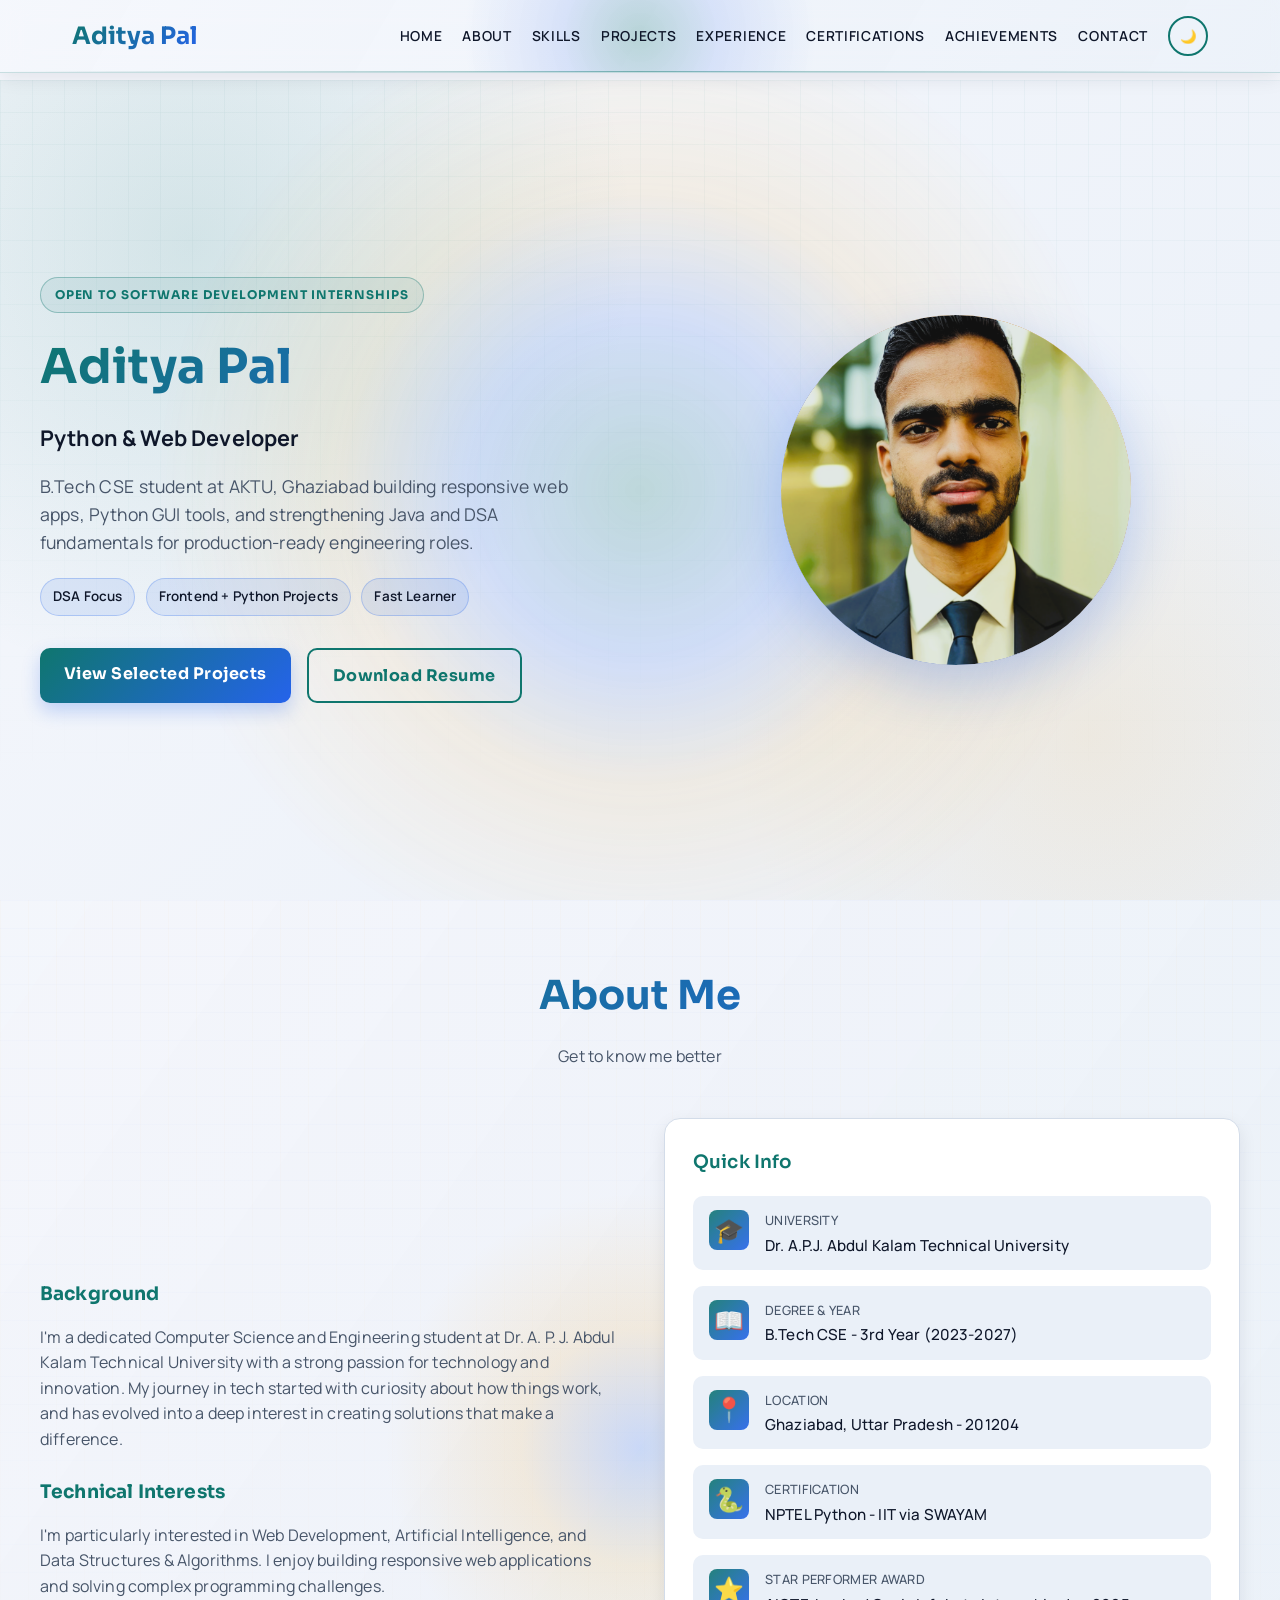
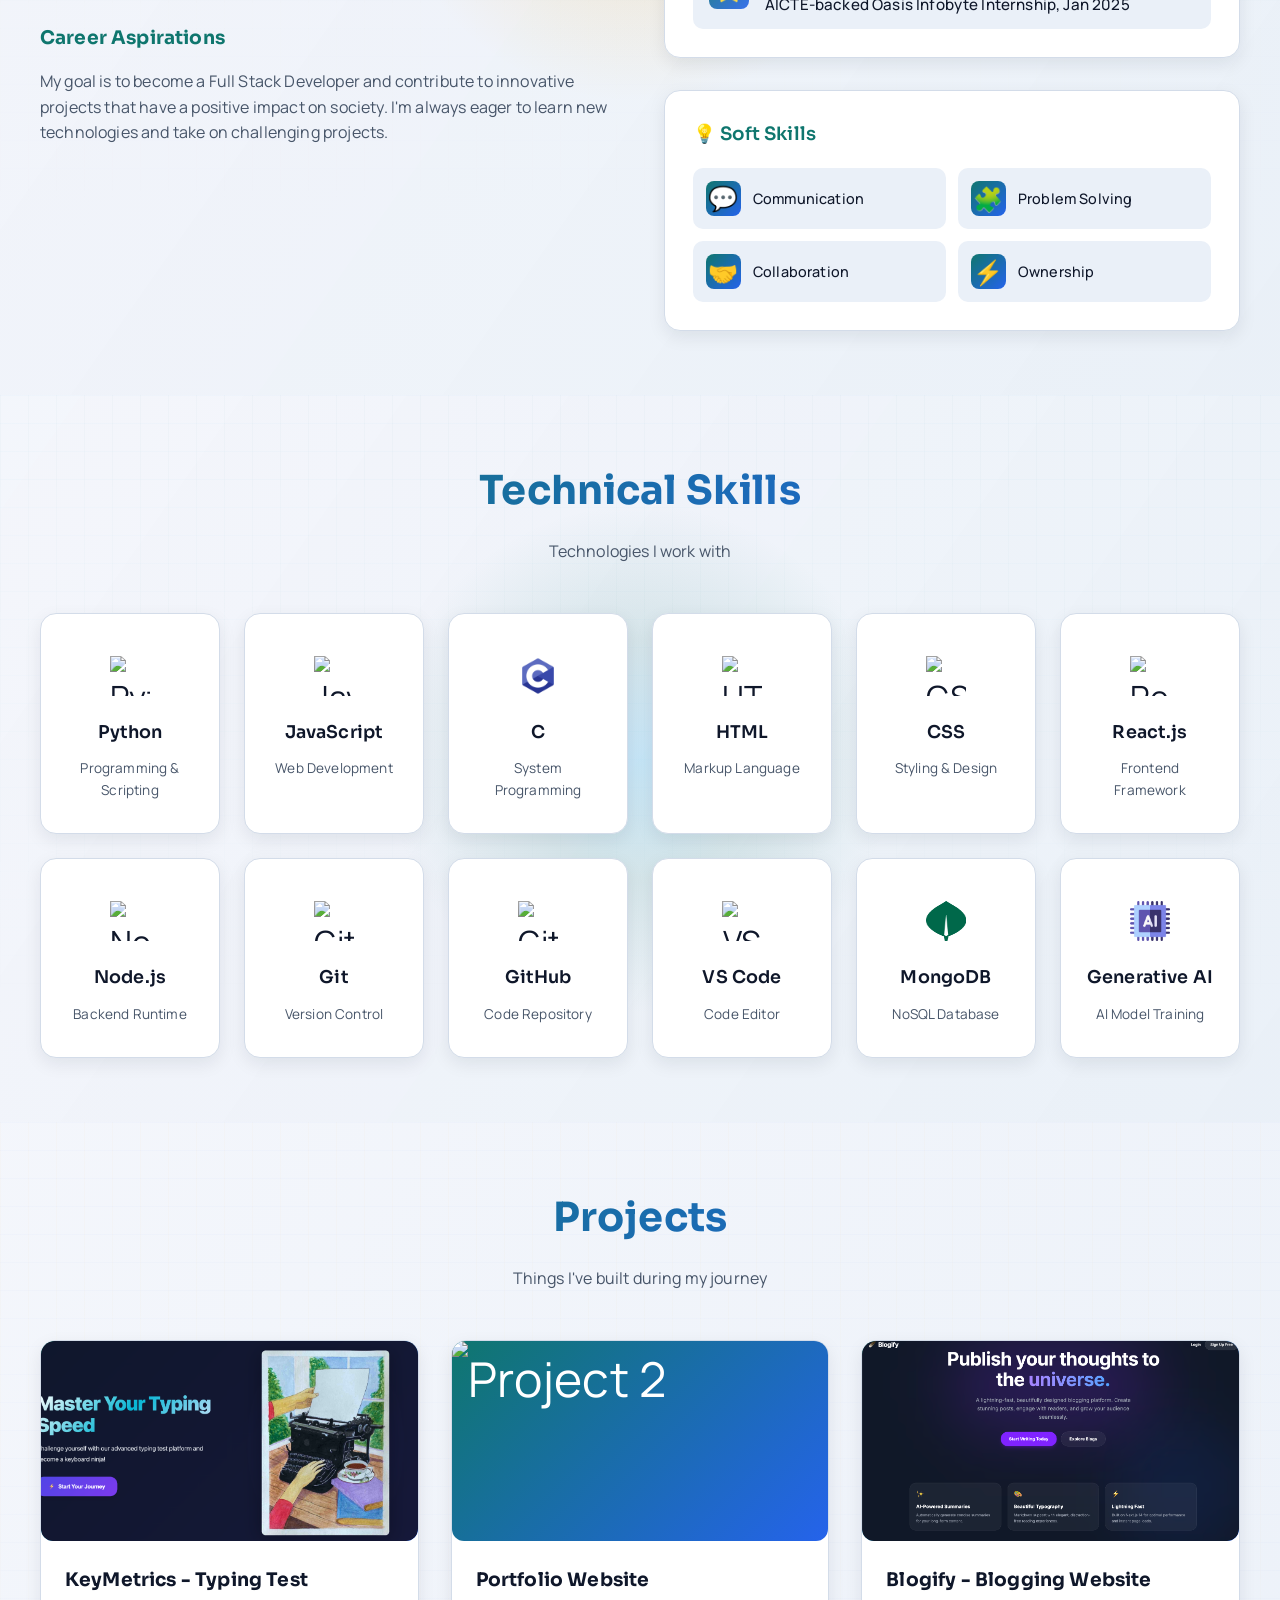
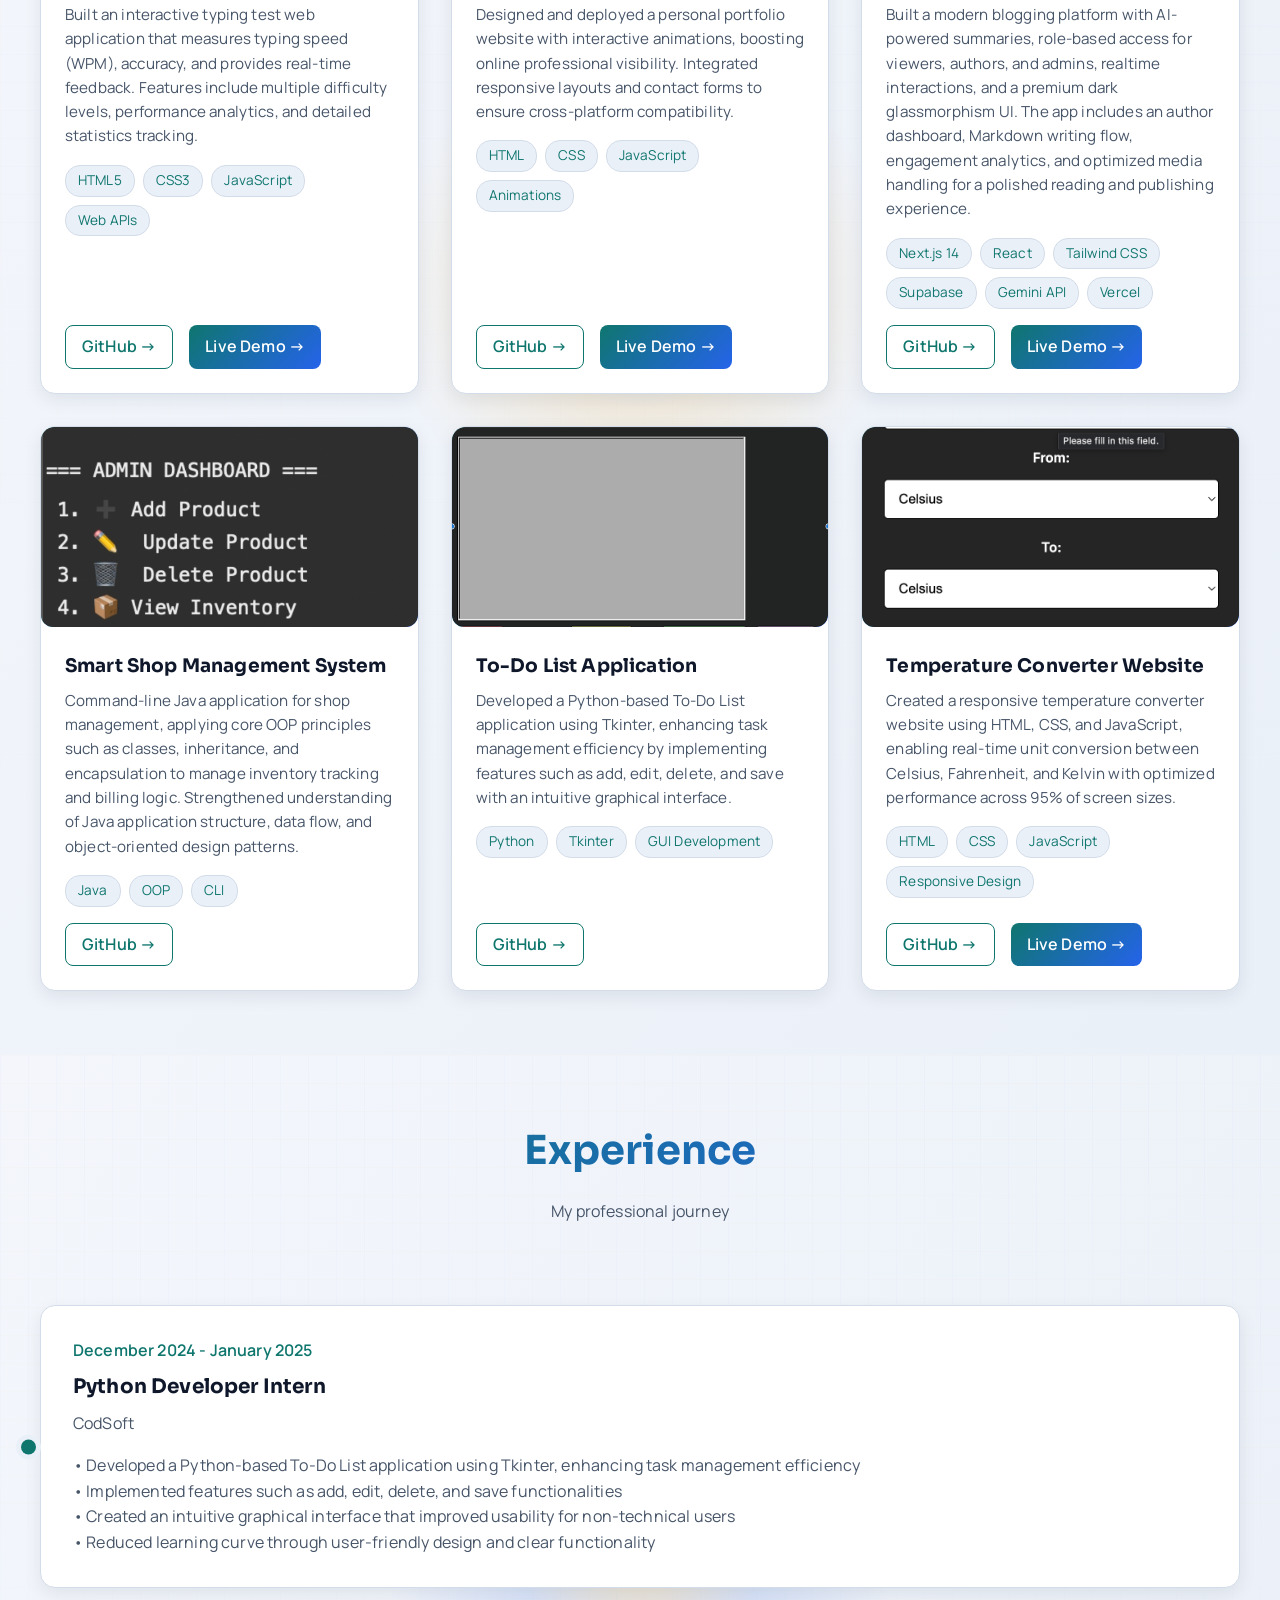
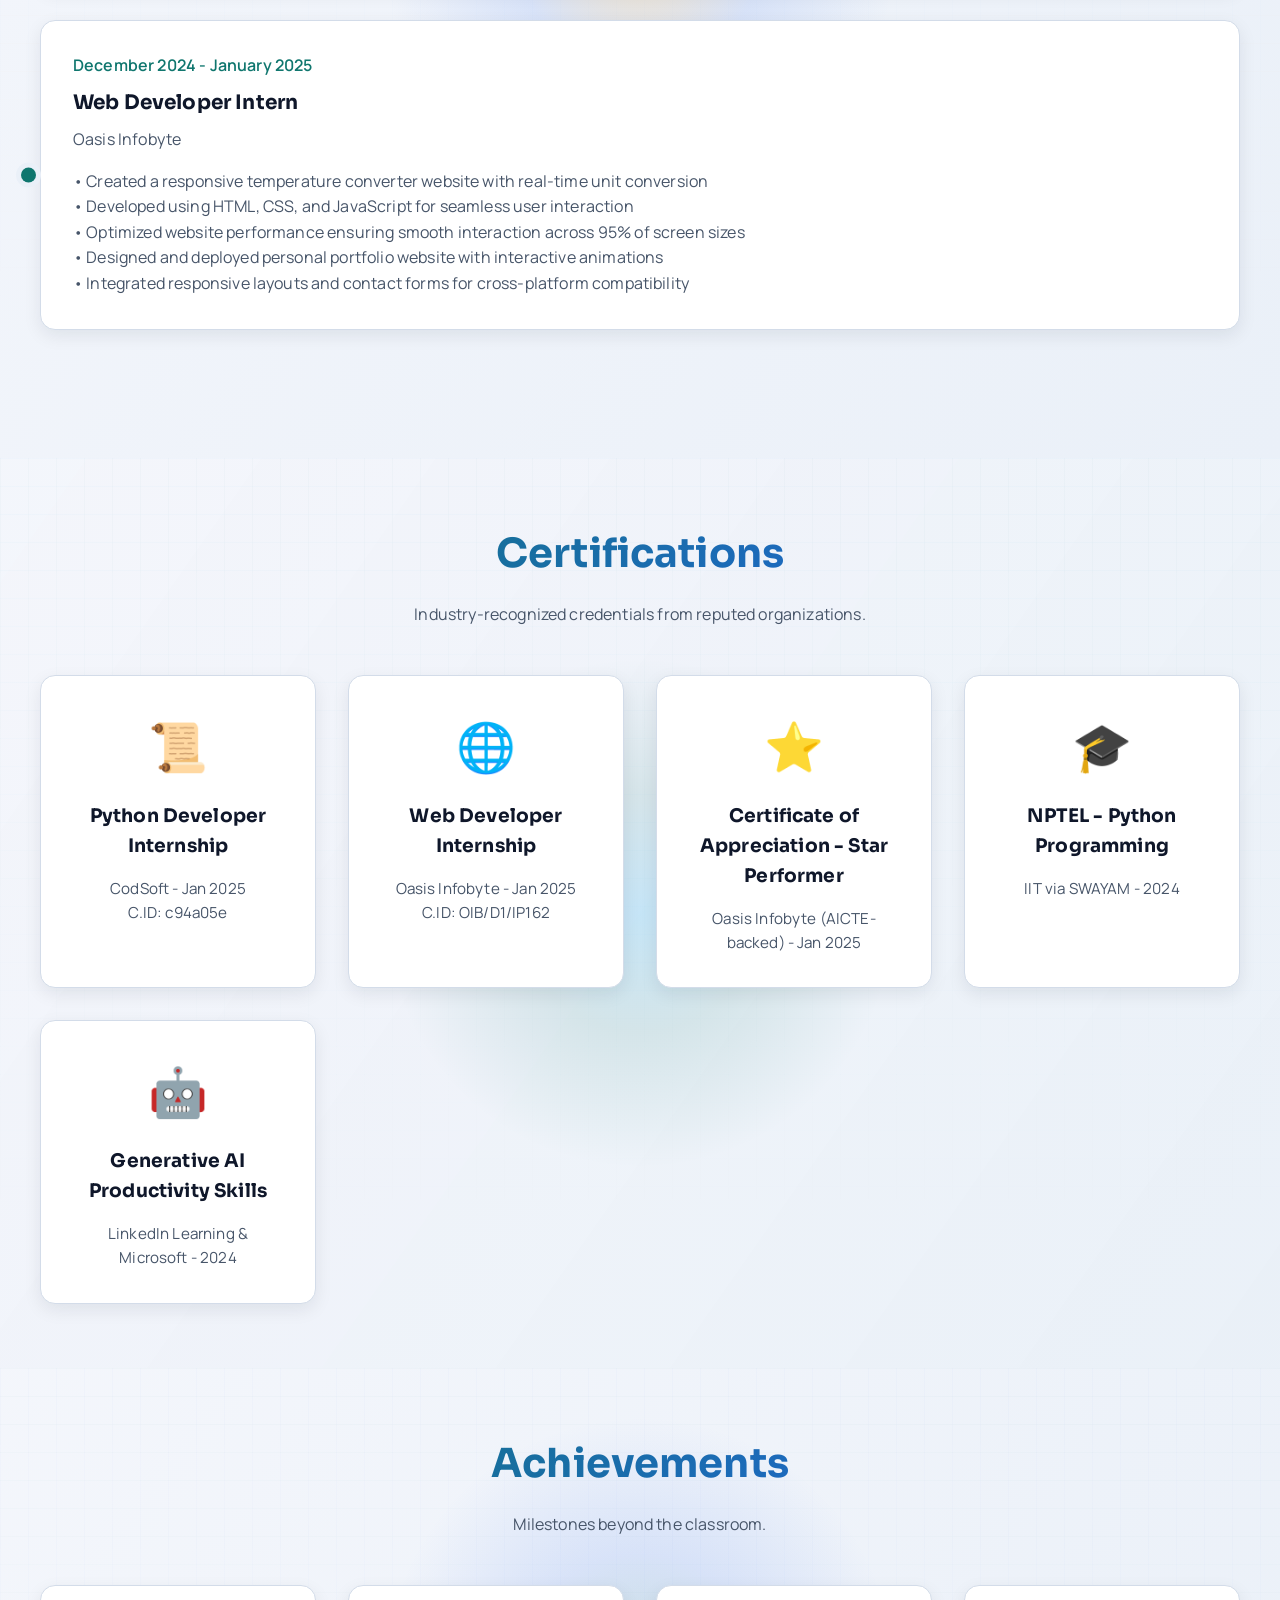
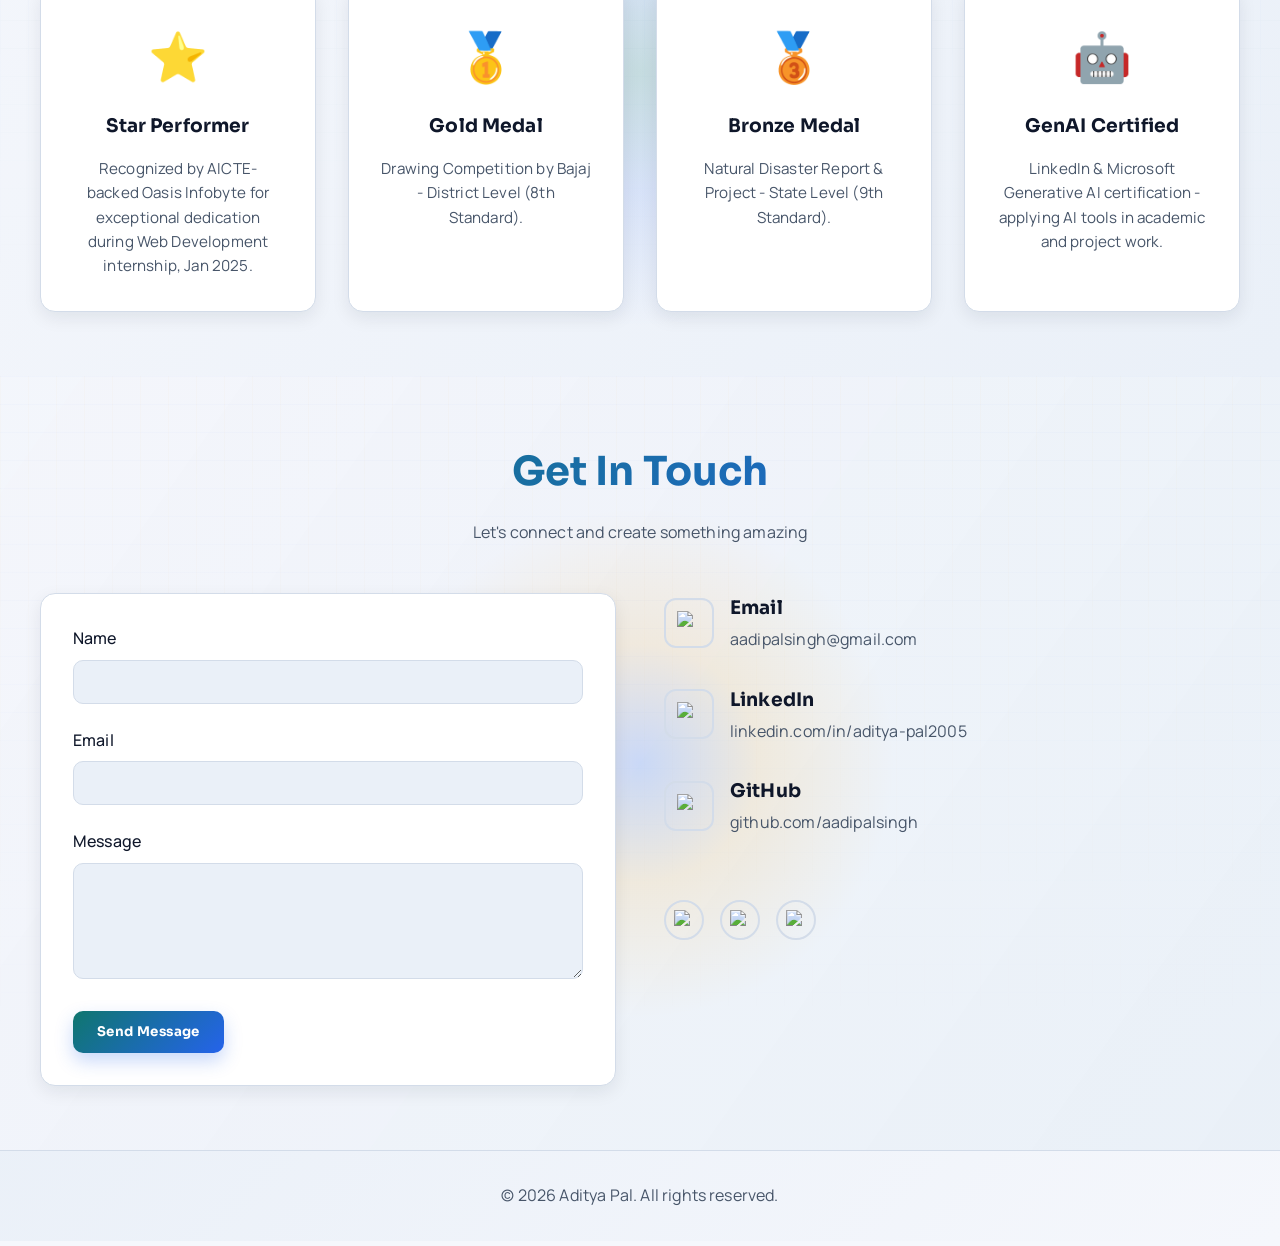
==== commit 8971f1cb: "Add Blogify project to portfolio" ====
--- a/index.html
+++ b/index.html
@@ -283,6 +283,26 @@
                 </div>
 
                 <div class="project-card">
+                    <div class="project-image"><img src="./Assets/blogify.png" alt="Blogify"></div>
+                    <div class="project-content">
+                        <h3>Blogify - Blogging Website</h3>
+                        <p>Built a modern blogging platform with AI-powered summaries, role-based access for viewers, authors, and admins, realtime interactions, and a premium dark glassmorphism UI. The app includes an author dashboard, Markdown writing flow, engagement analytics, and optimized media handling for a polished reading and publishing experience.</p>
+                        <div class="tech-stack">
+                            <span class="tech">Next.js 14</span>
+                            <span class="tech">React</span>
+                            <span class="tech">Tailwind CSS</span>
+                            <span class="tech">Supabase</span>
+                            <span class="tech">Gemini API</span>
+                            <span class="tech">Vercel</span>
+                        </div>
+                        <div class="project-links">
+                            <a href="https://github.com/aadipalsingh/Blogify---Blogging-Website.git" target="_blank">GitHub →</a>
+                            <a href="https://blogify-one-sigma.vercel.app/" target="_blank" class="demo-link">Live Demo →</a>
+                        </div>
+                    </div>
+                </div>
+
+                <div class="project-card">
                     <div class="project-image"><img src="./Assets/ssms.png" alt="Smart Shop Management System"></div>
                     <div class="project-content">
                         <h3>Smart Shop Management System</h3>
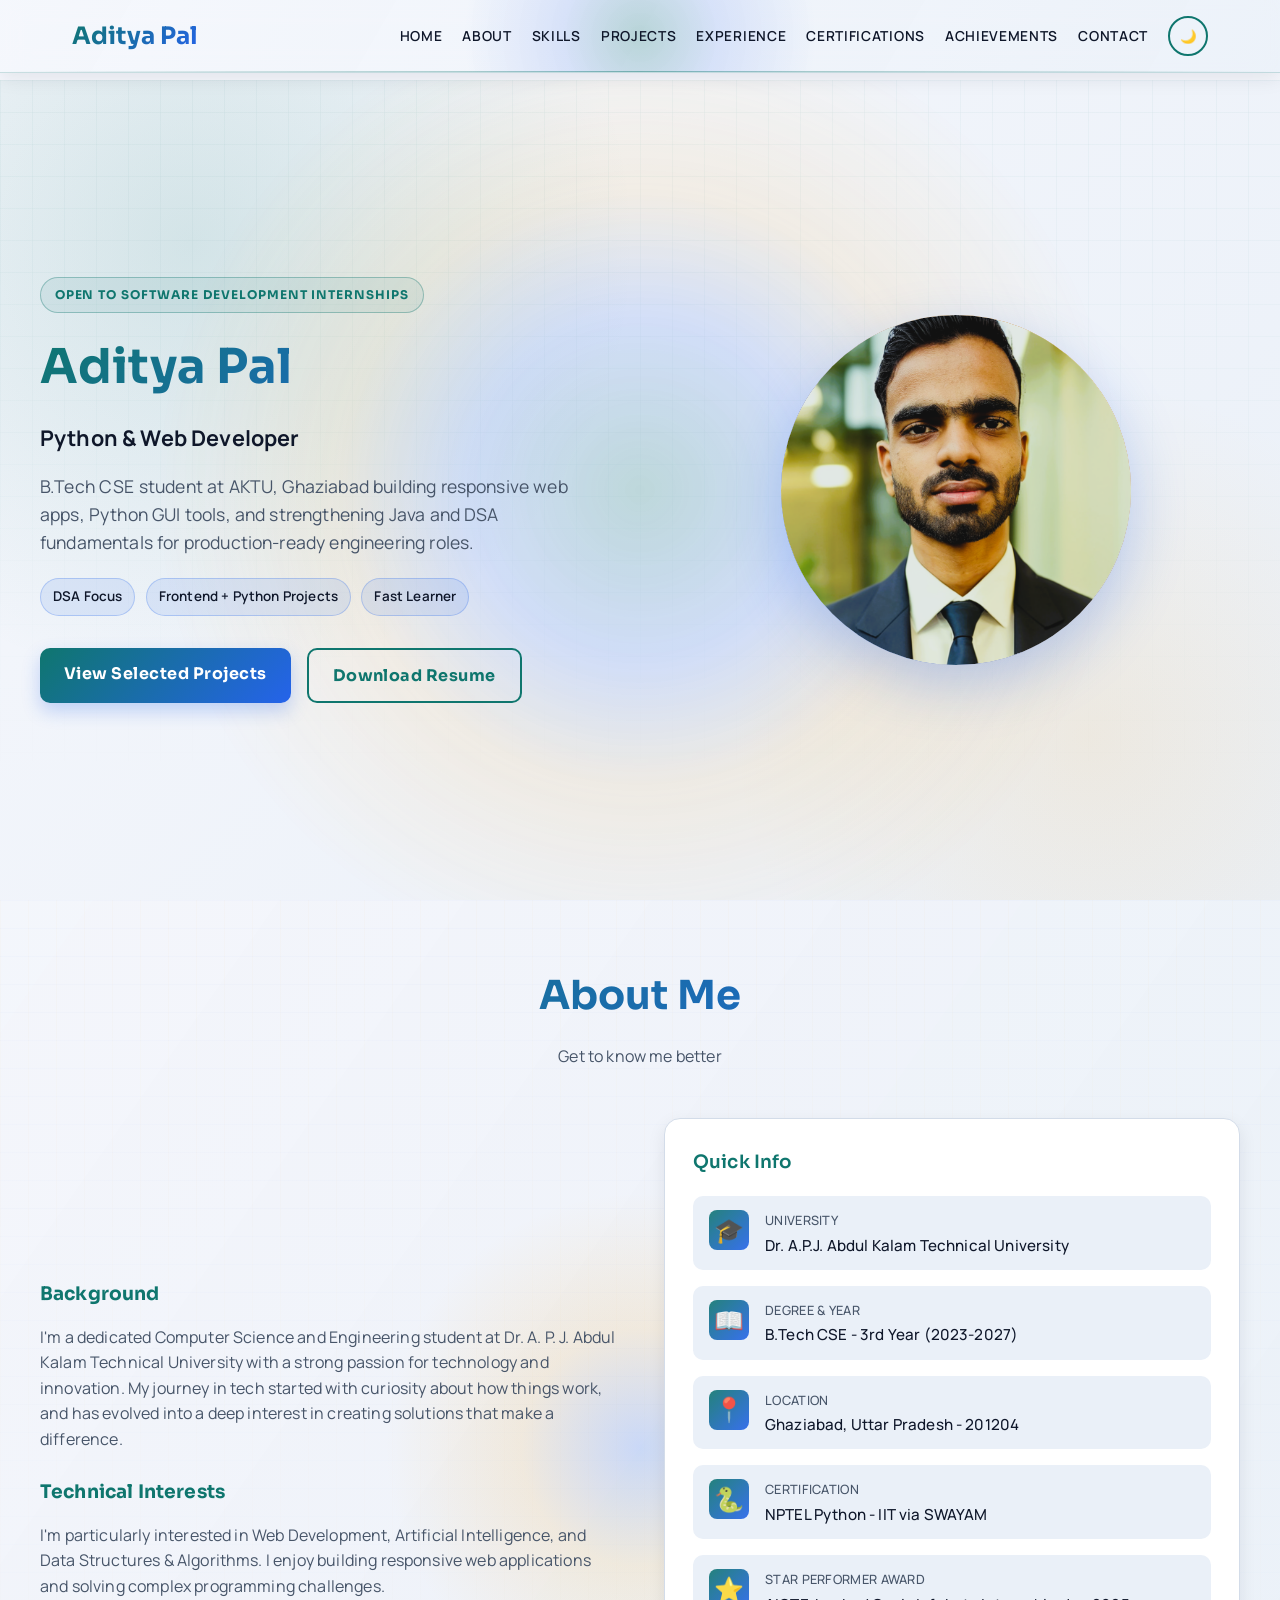
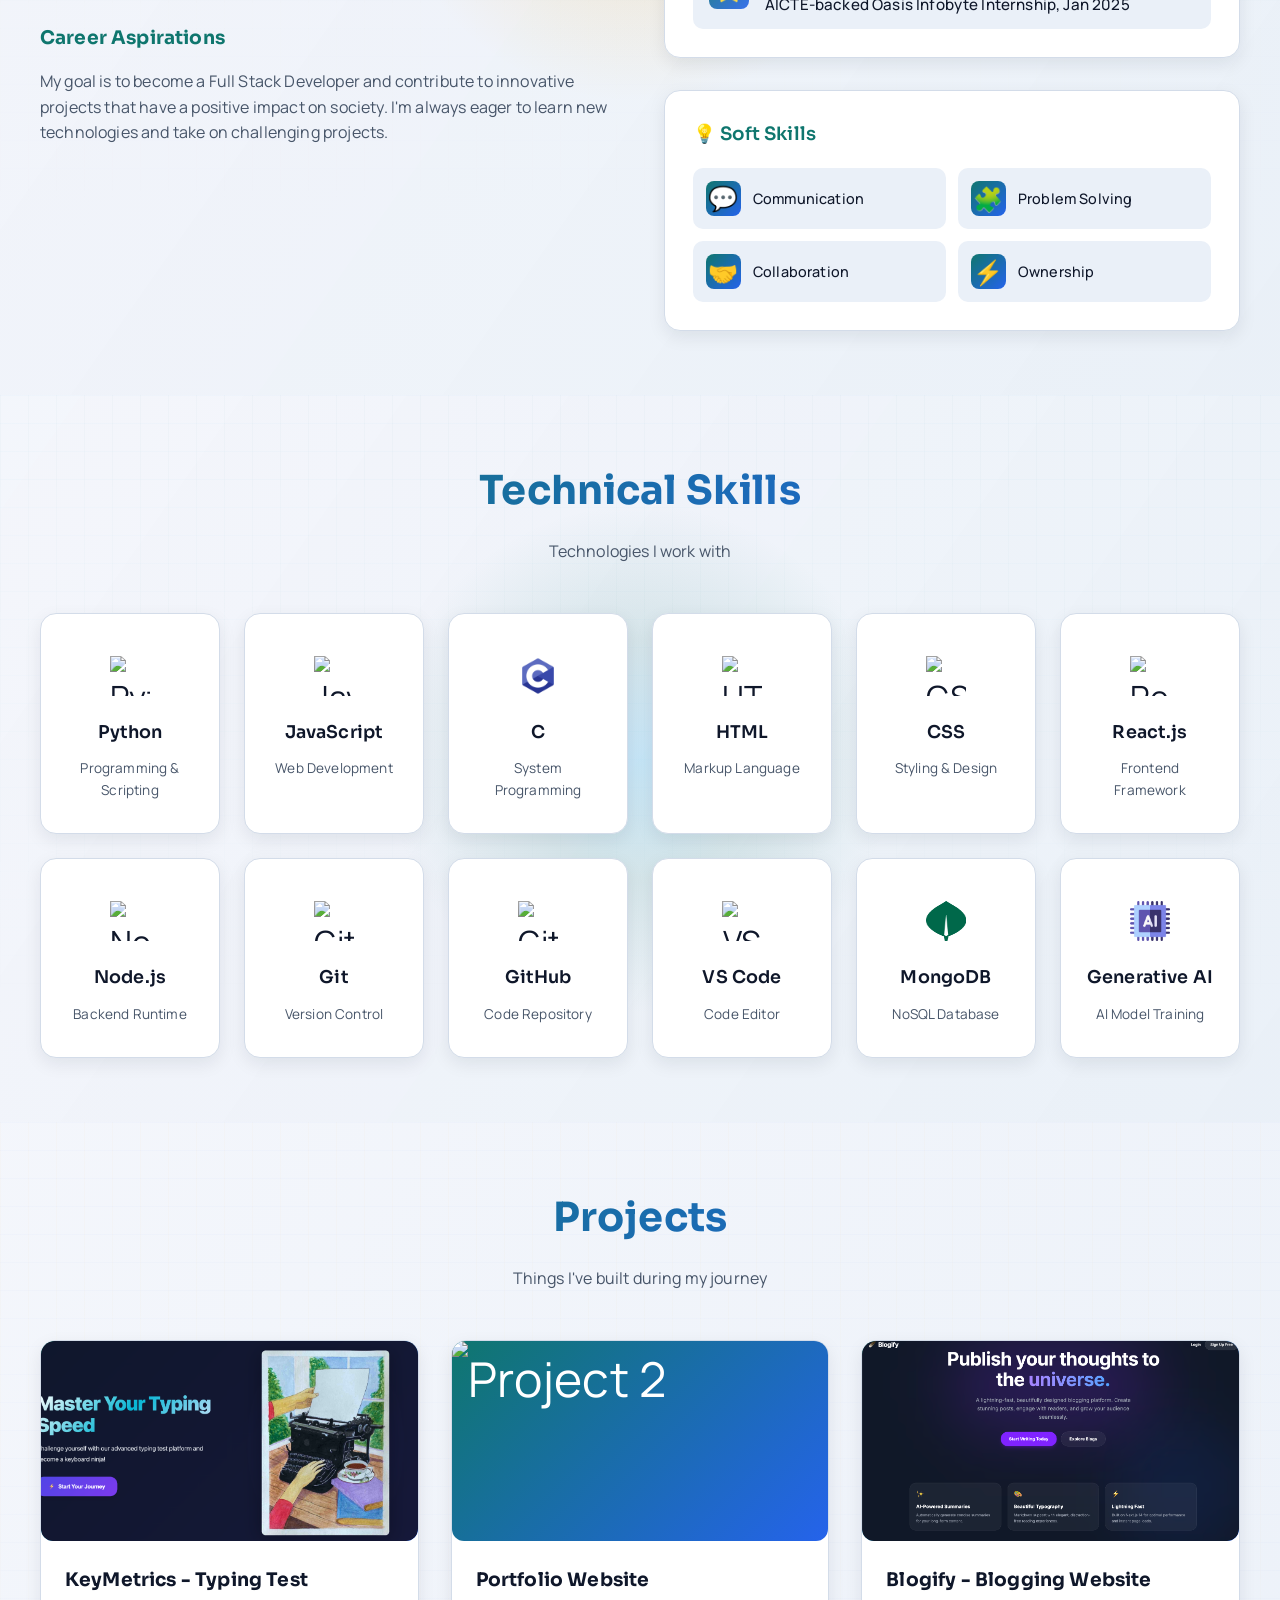
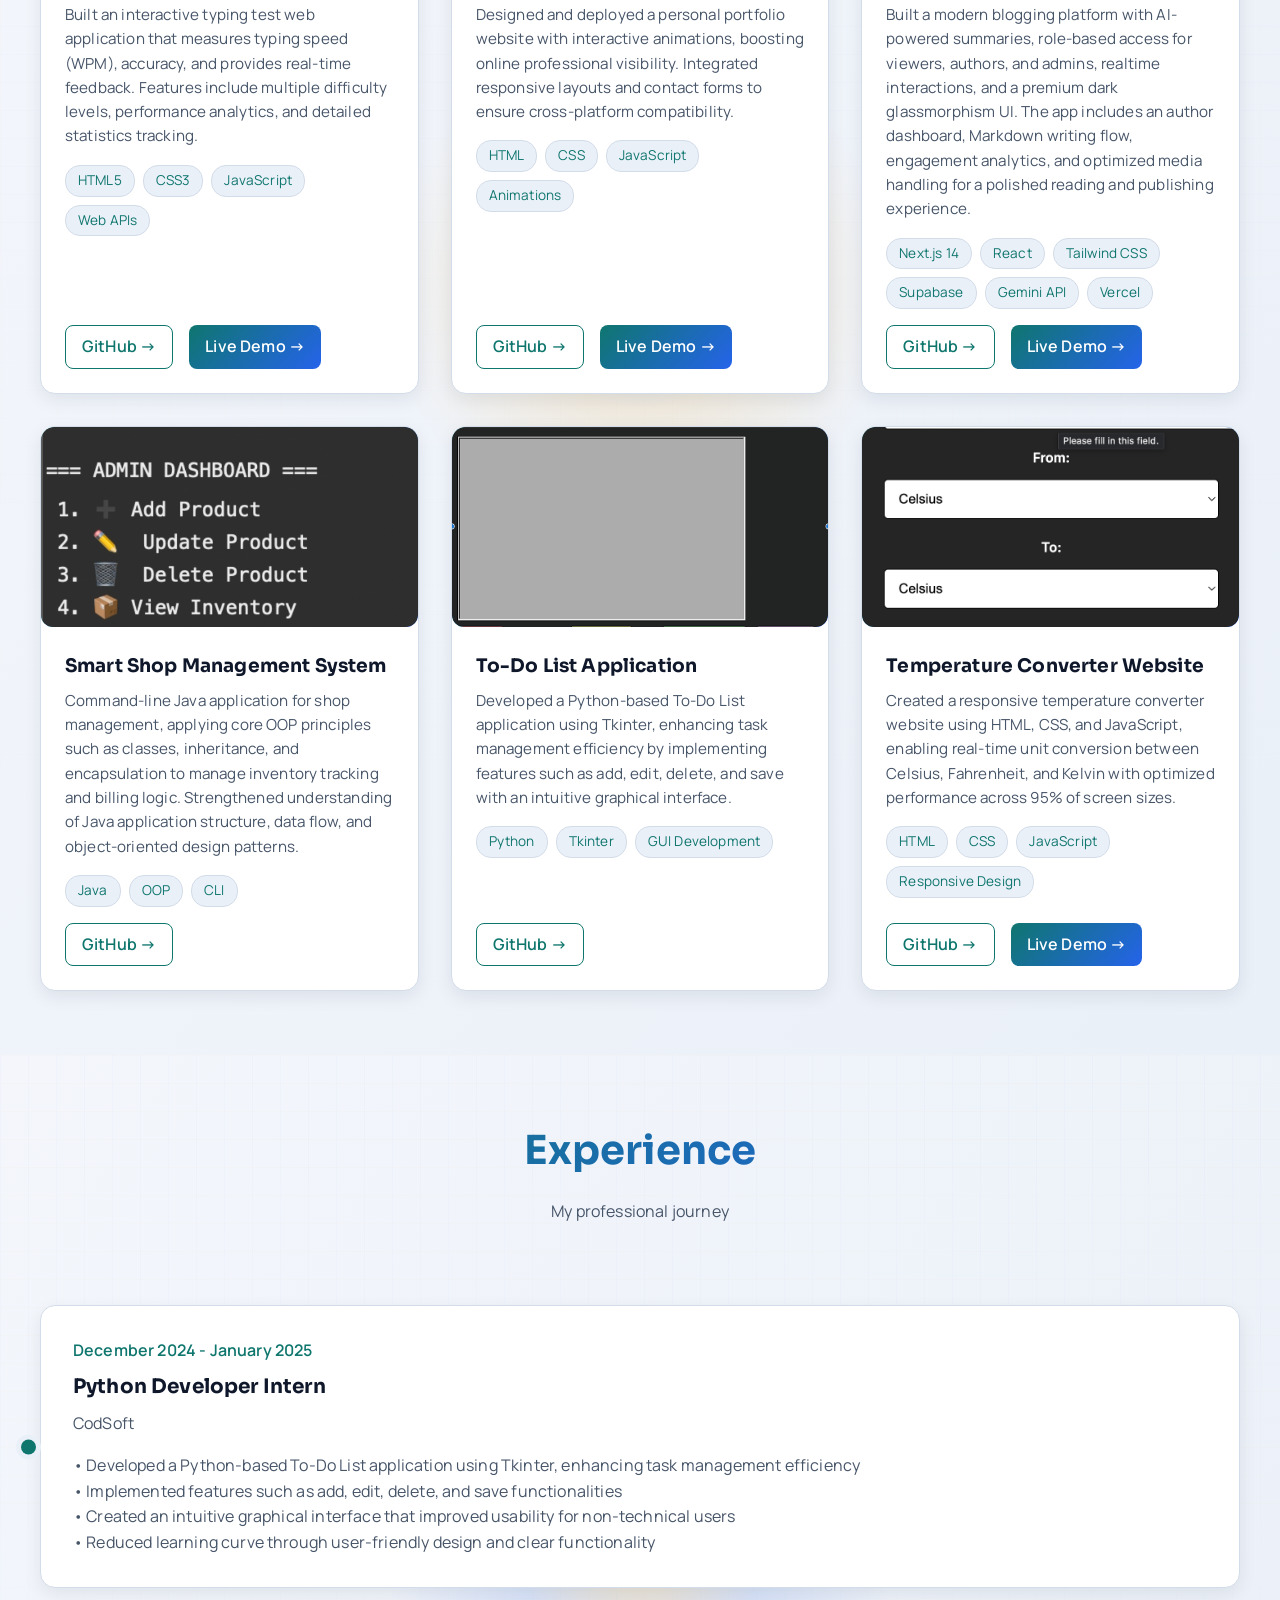
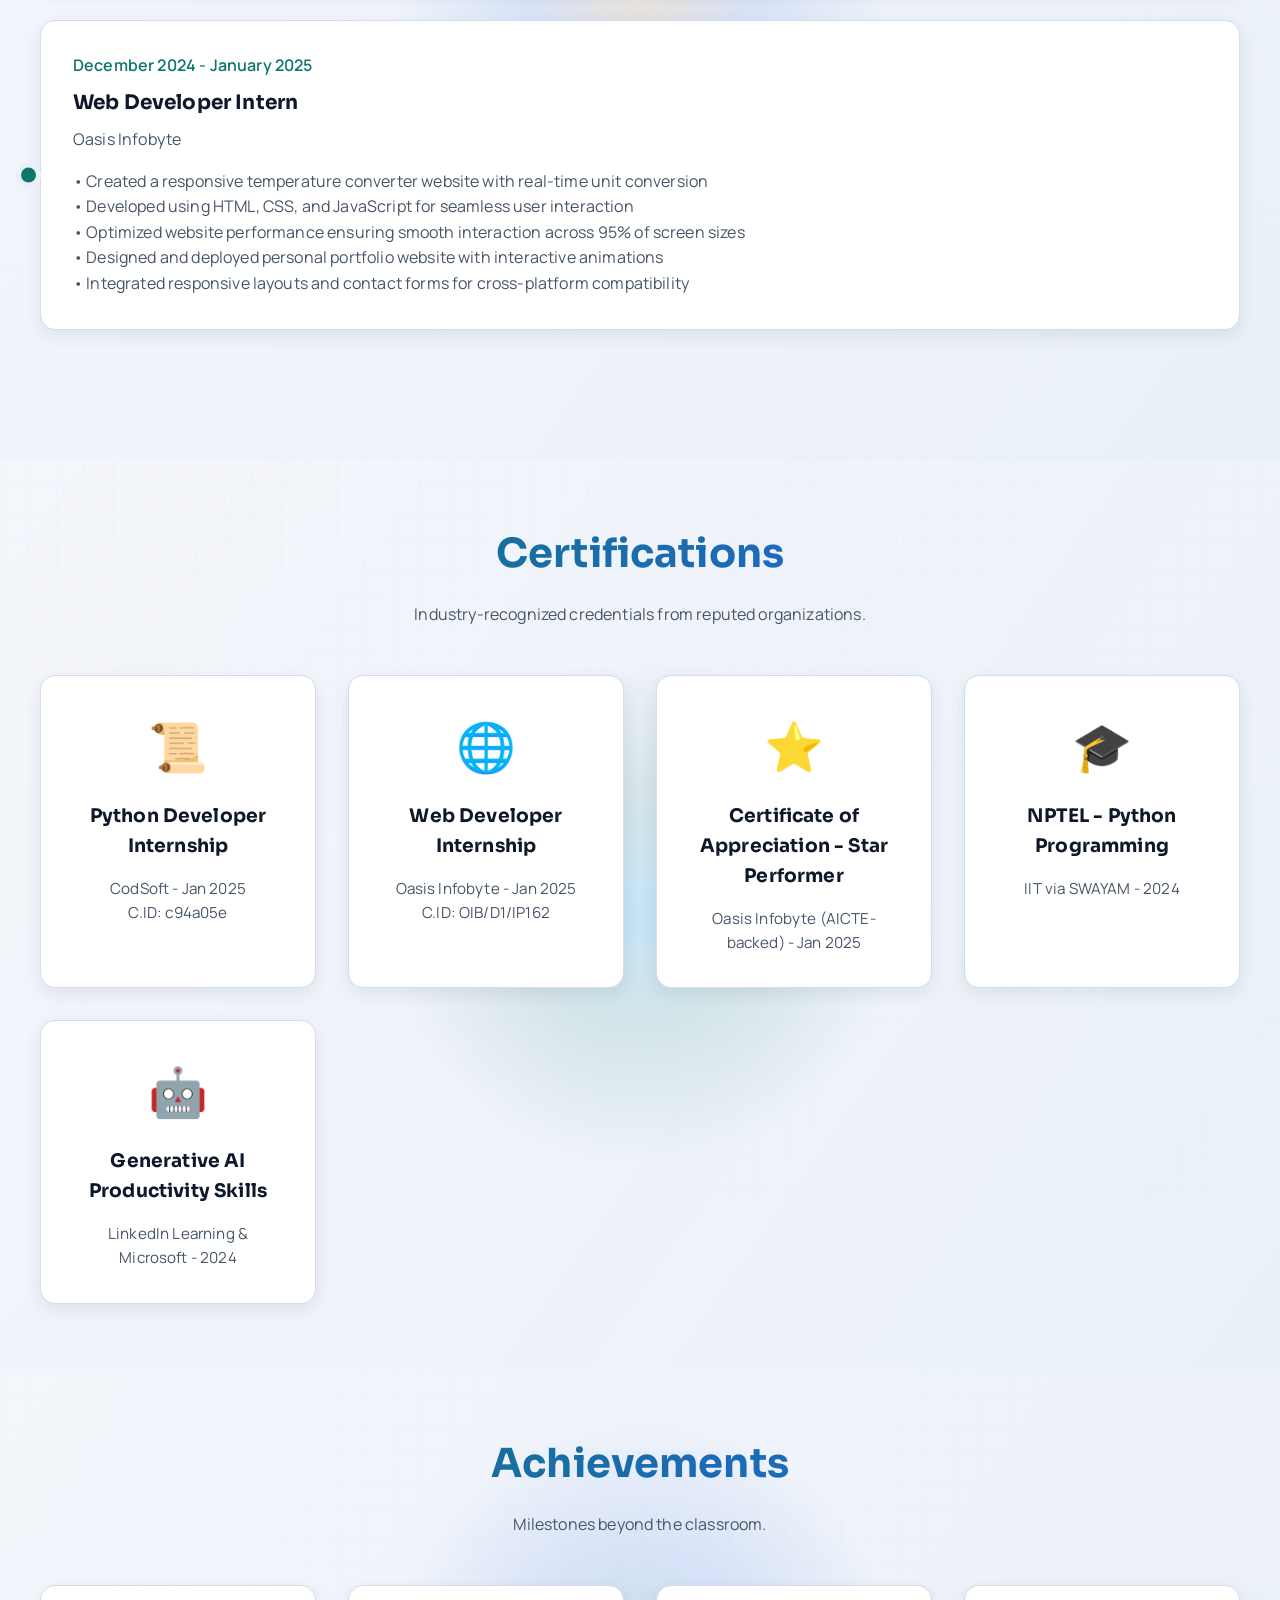
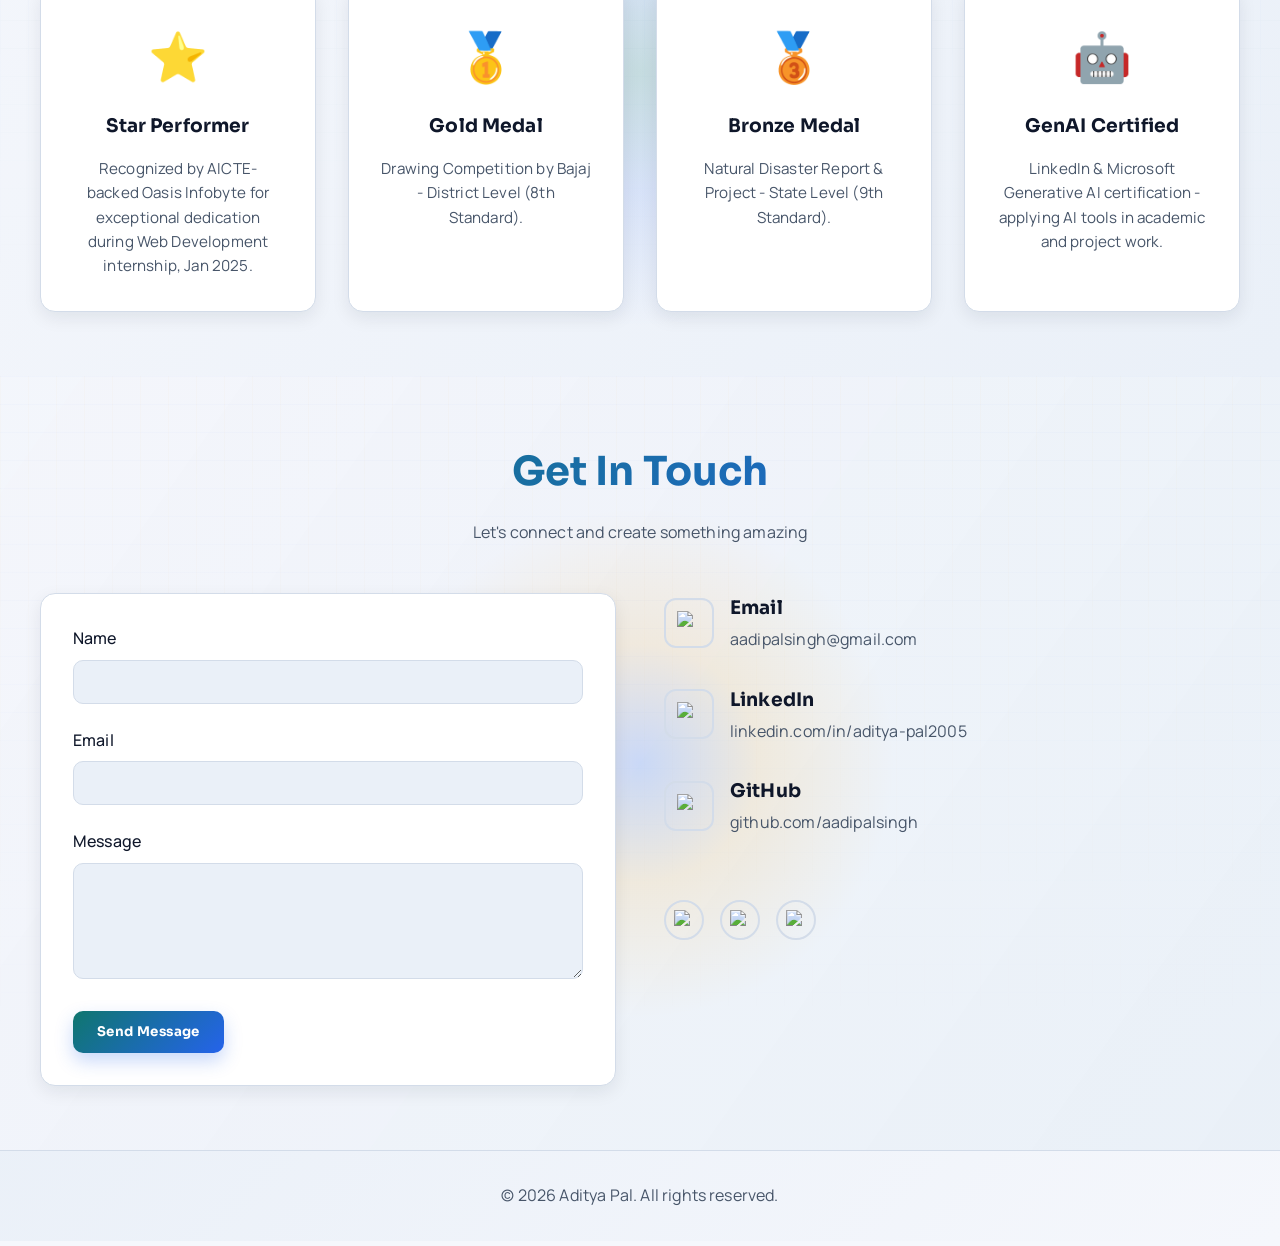
==== commit 68351b6c: "Enhance index.html with title and meta tags Updated the title and added meta tags for description, k" ====
--- a/index.html
+++ b/index.html
@@ -3,7 +3,10 @@
 <head>
     <meta charset="UTF-8">
     <meta name="viewport" content="width=device-width, initial-scale=1.0">
-    <title>My Portfolio</title>
+    <title>Aditya Pal | Portfolio</title>
+    <meta name="description" content="Aditya Pal portfolio website. Web developer showcasing projects, skills, and experience.">
+    <meta name="keywords" content="Aditya Pal, web developer, portfolio, GitHub projects">
+    <meta name="author" content="Aditya Pal">
     <link rel="preconnect" href="https://fonts.googleapis.com">
     <link rel="preconnect" href="https://fonts.gstatic.com" crossorigin>
     <link href="https://fonts.googleapis.com/css2?family=Manrope:wght@400;500;600;700;800&family=Sora:wght@500;600;700;800&display=swap" rel="stylesheet">
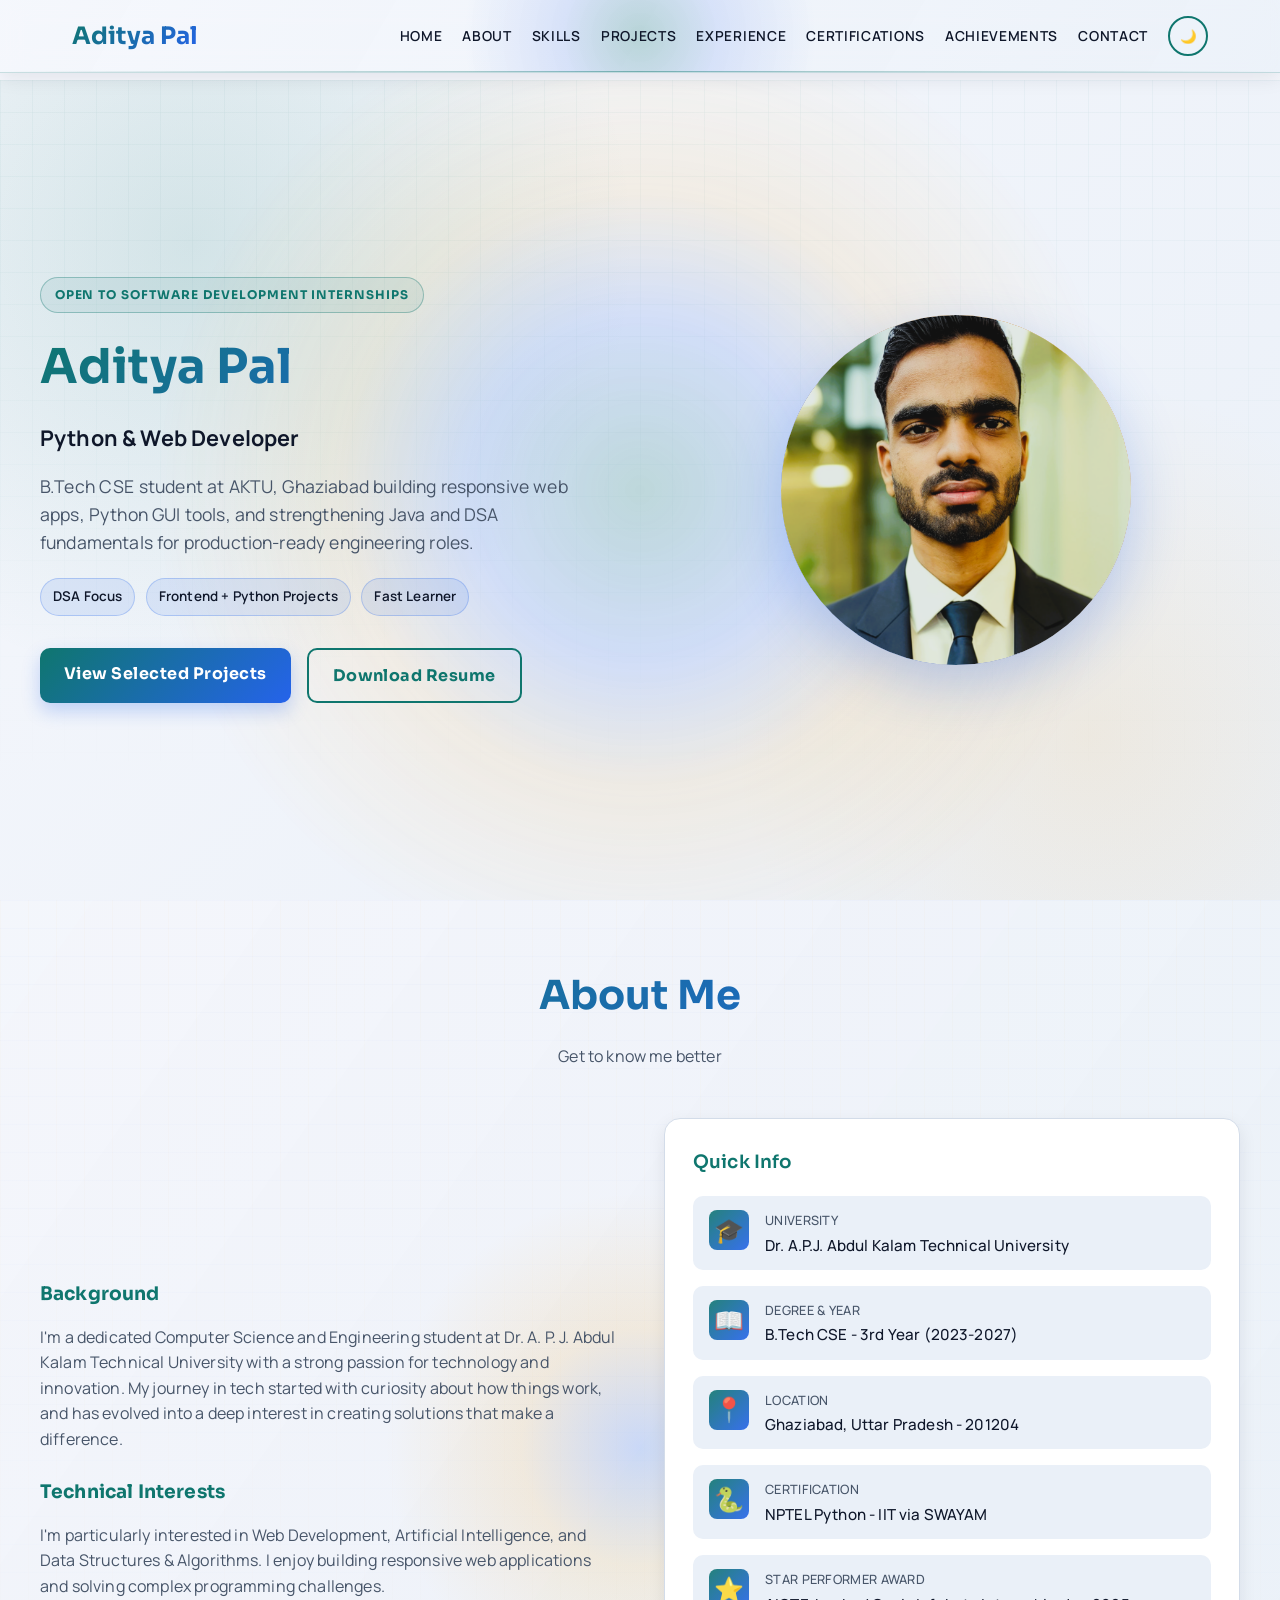
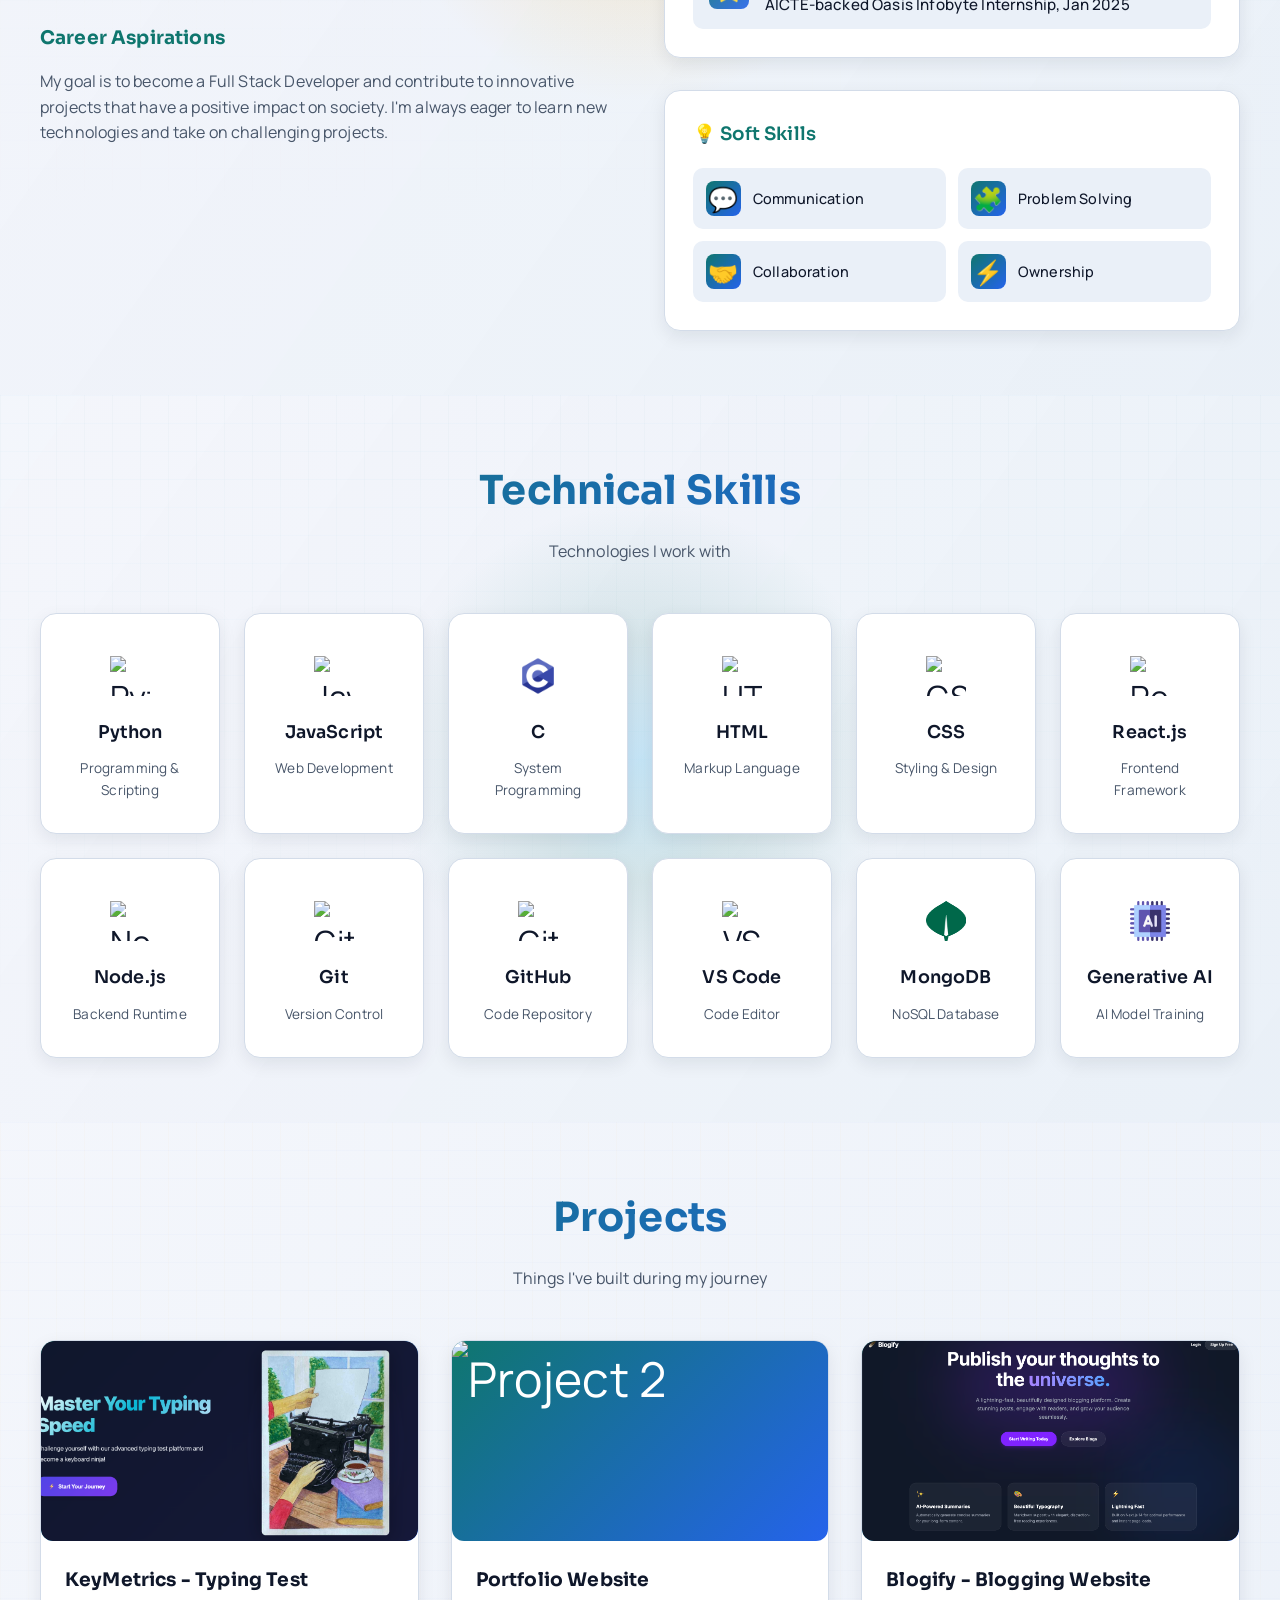
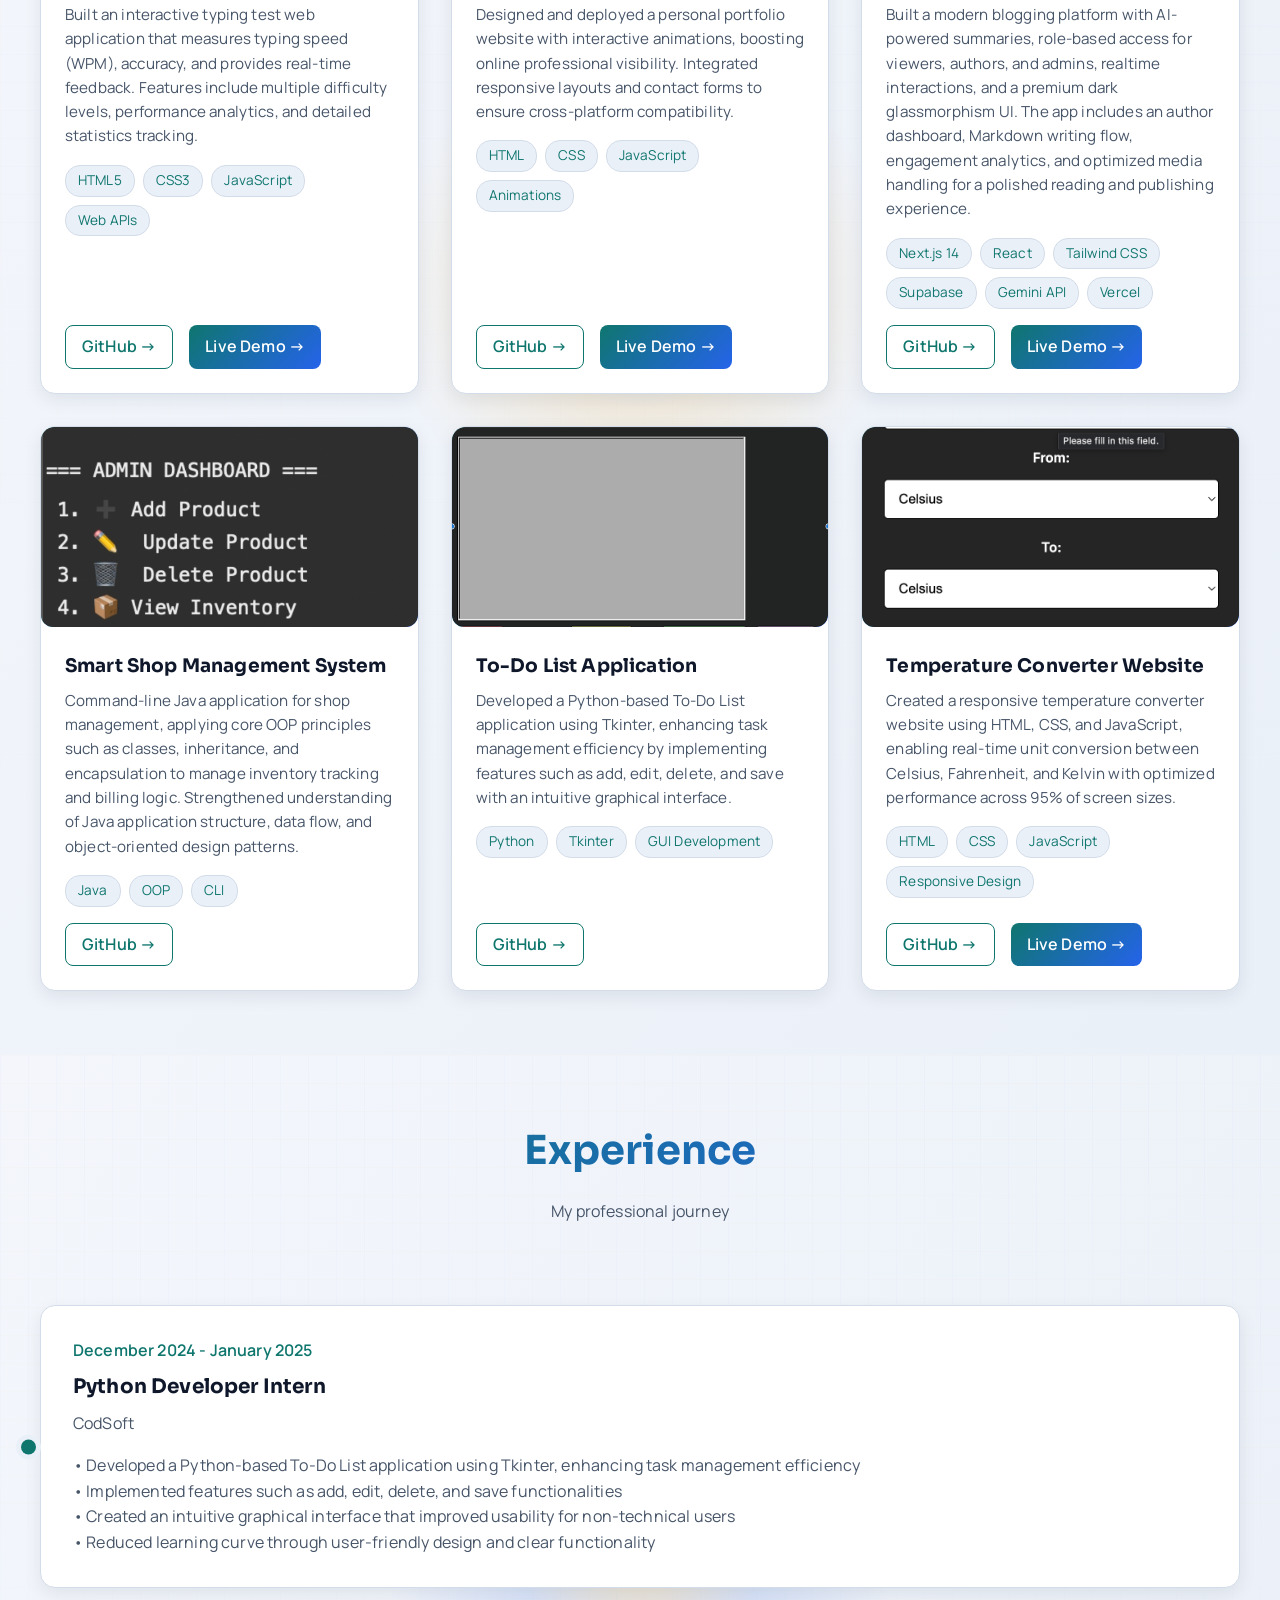
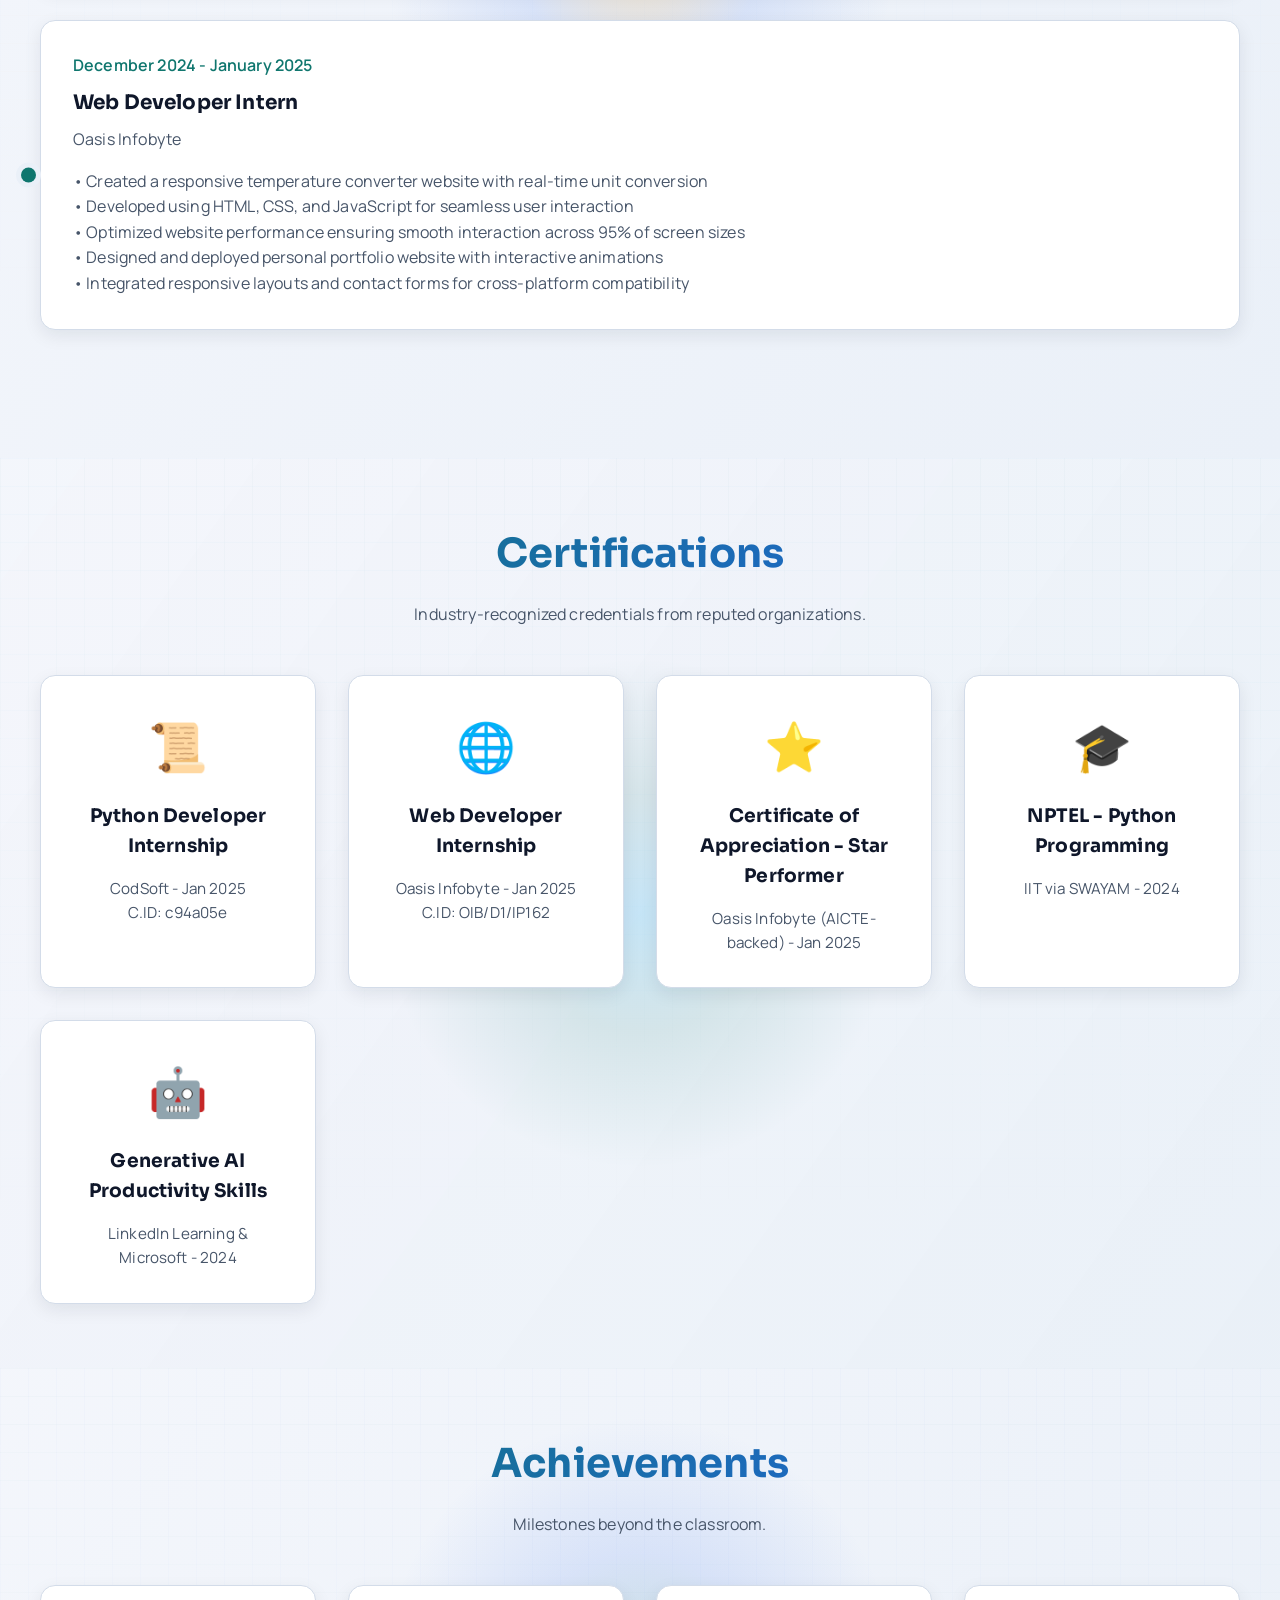
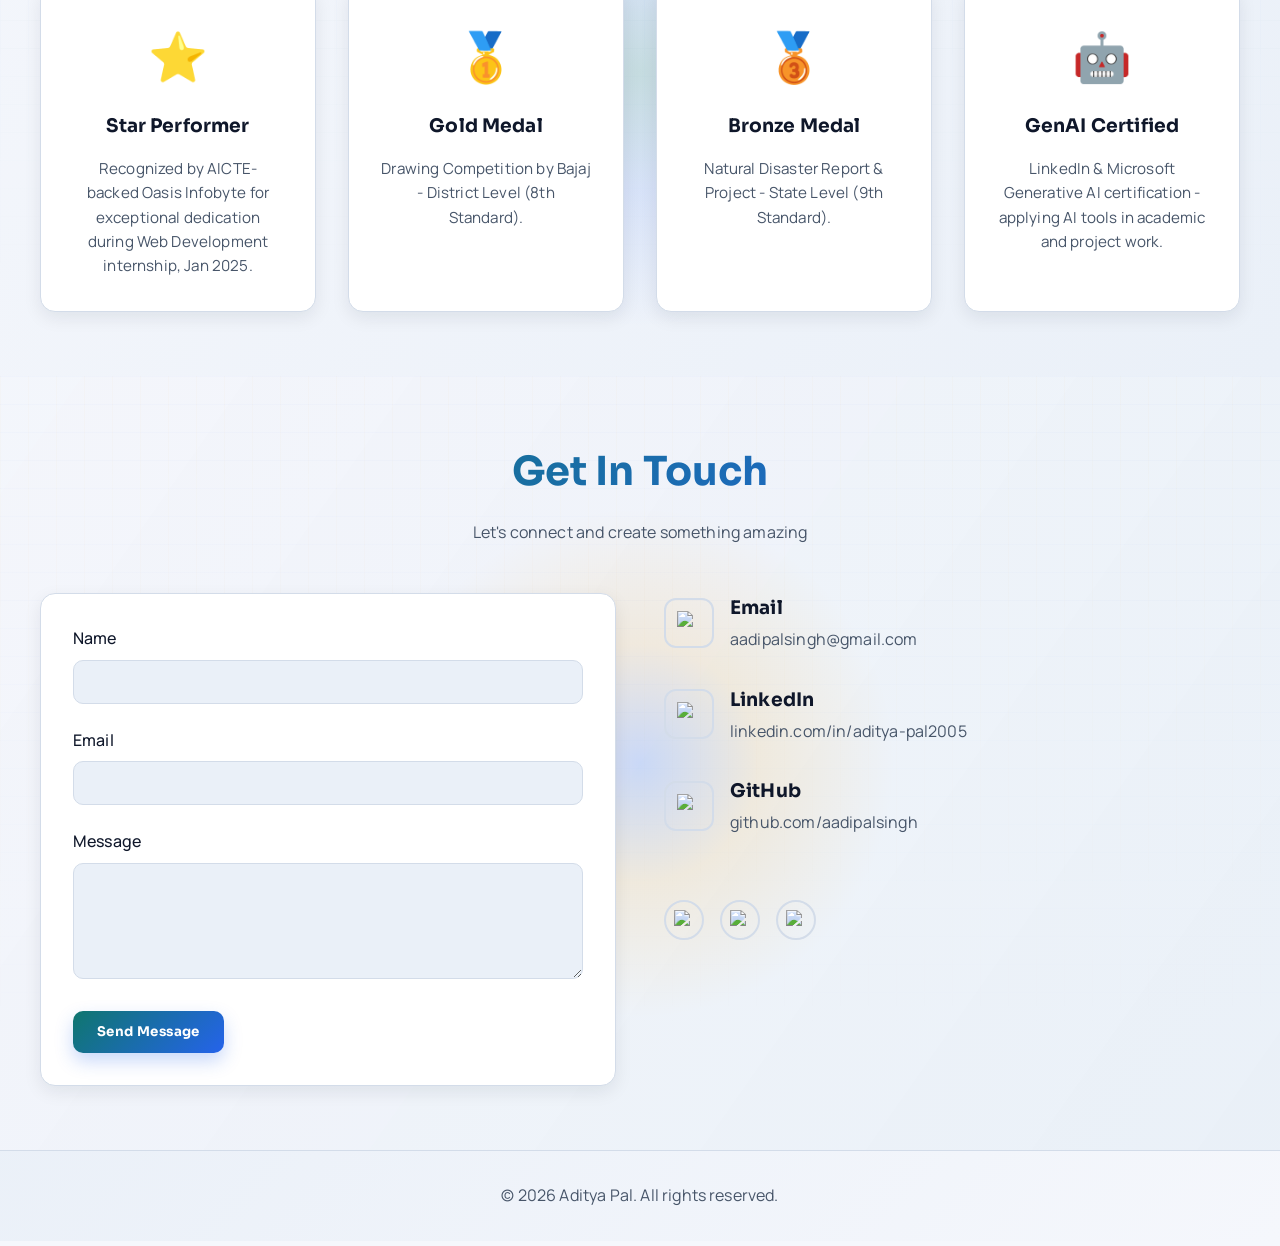
==== commit 169b66bf: "Update SEO metadata and structured data in index.html" ====
--- a/index.html
+++ b/index.html
@@ -3,10 +3,54 @@
 <head>
     <meta charset="UTF-8">
     <meta name="viewport" content="width=device-width, initial-scale=1.0">
-    <title>Aditya Pal | Portfolio</title>
-    <meta name="description" content="Aditya Pal portfolio website. Web developer showcasing projects, skills, and experience.">
-    <meta name="keywords" content="Aditya Pal, web developer, portfolio, GitHub projects">
+
+    <!--  Primary SEO -->
+    <title>Aditya Pal | B.Tech CSE Student & Web Developer | Ghaziabad</title>
+    <meta name="description" content="Aditya Pal is a B.Tech CSE student at AKTU Ghaziabad building web apps with Python, JavaScript, React.js and Node.js. Open to software development internships.">
+    <meta name="keywords" content="Aditya Pal, web developer Ghaziabad, B.Tech CSE AKTU, Python developer, JavaScript developer, React developer, software internship, portfolio">
     <meta name="author" content="Aditya Pal">
+    <meta name="robots" content="index, follow">
+    <link rel="canonical" href="https://adityapal.in/">
+
+    <!-- Open Graph (WhatsApp, LinkedIn previews) -->
+    <meta property="og:title" content="Aditya Pal | Web Developer Portfolio">
+    <meta property="og:description" content="B.Tech CSE student at AKTU building web apps, Python tools, and DSA projects. Open to software internships.">
+    <meta property="og:image" content="https://adityapal.in/Assets/profile.png">
+    <meta property="og:url" content="https://adityapal.in/">
+    <meta property="og:type" content="website">
+    <meta property="og:site_name" content="Aditya Pal Portfolio">
+
+    <!-- Twitter Card -->
+    <meta name="twitter:card" content="summary_large_image">
+    <meta name="twitter:title" content="Aditya Pal | Web Developer Portfolio">
+    <meta name="twitter:description" content="B.Tech CSE student building web apps and Python projects. Open to internships.">
+    <meta name="twitter:image" content="https://adityapal.in/Assets/profile.png">
+
+    <!-- Structured Data (Google Rich Results) -->
+    <script type="application/ld+json">
+    {
+      "@context": "https://schema.org",
+      "@type": "Person",
+      "name": "Aditya Pal",
+      "url": "https://adityapal.in",
+      "image": "https://adityapal.in/Assets/profile.png",
+      "jobTitle": "B.Tech CSE Student & Web Developer",
+      "alumniOf": {
+        "@type": "CollegeOrUniversity",
+        "name": "Dr. A.P.J. Abdul Kalam Technical University"
+      },
+      "address": {
+        "@type": "PostalAddress",
+        "addressLocality": "Ghaziabad",
+        "addressRegion": "Uttar Pradesh",
+        "addressCountry": "IN"
+      },
+      "sameAs": [
+        "https://github.com/aadipalsingh"
+      ]
+    }
+    </script>
+
     <link rel="preconnect" href="https://fonts.googleapis.com">
     <link rel="preconnect" href="https://fonts.gstatic.com" crossorigin>
     <link href="https://fonts.googleapis.com/css2?family=Manrope:wght@400;500;600;700;800&family=Sora:wght@500;600;700;800&display=swap" rel="stylesheet">
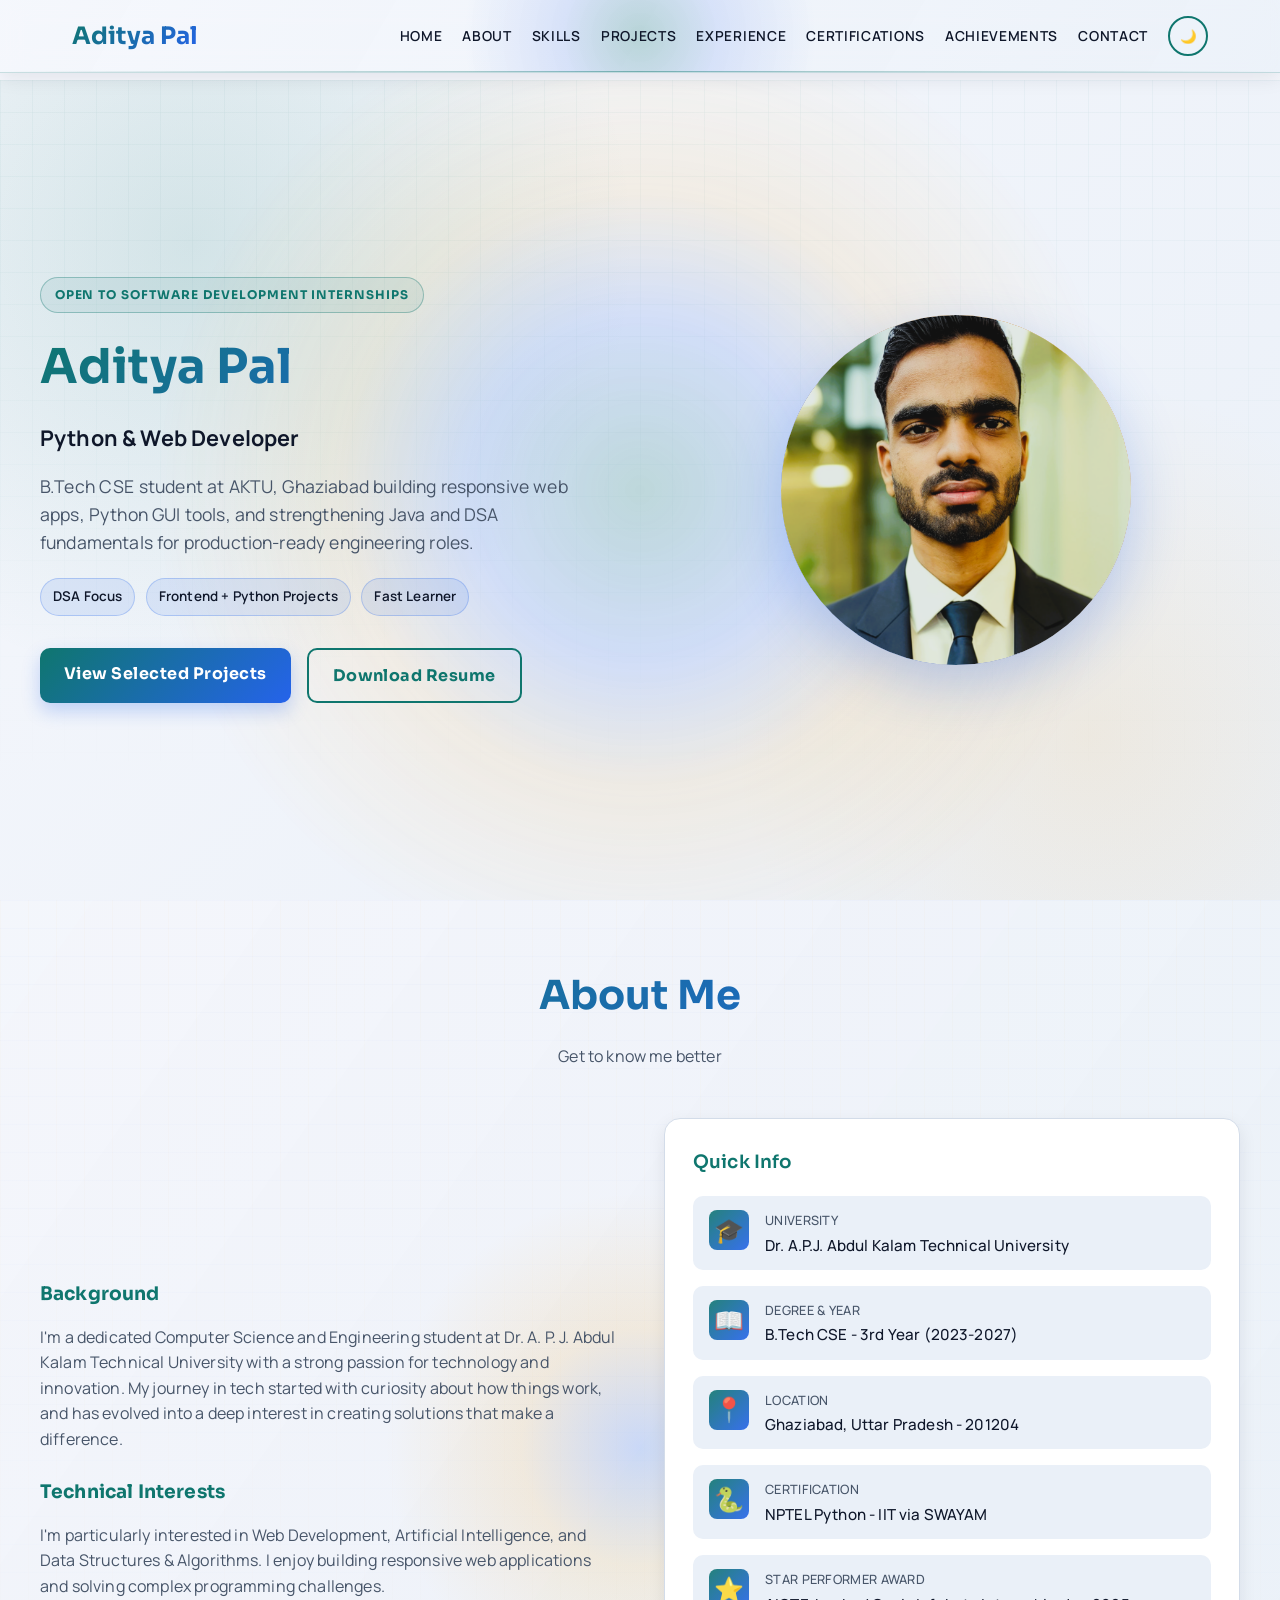
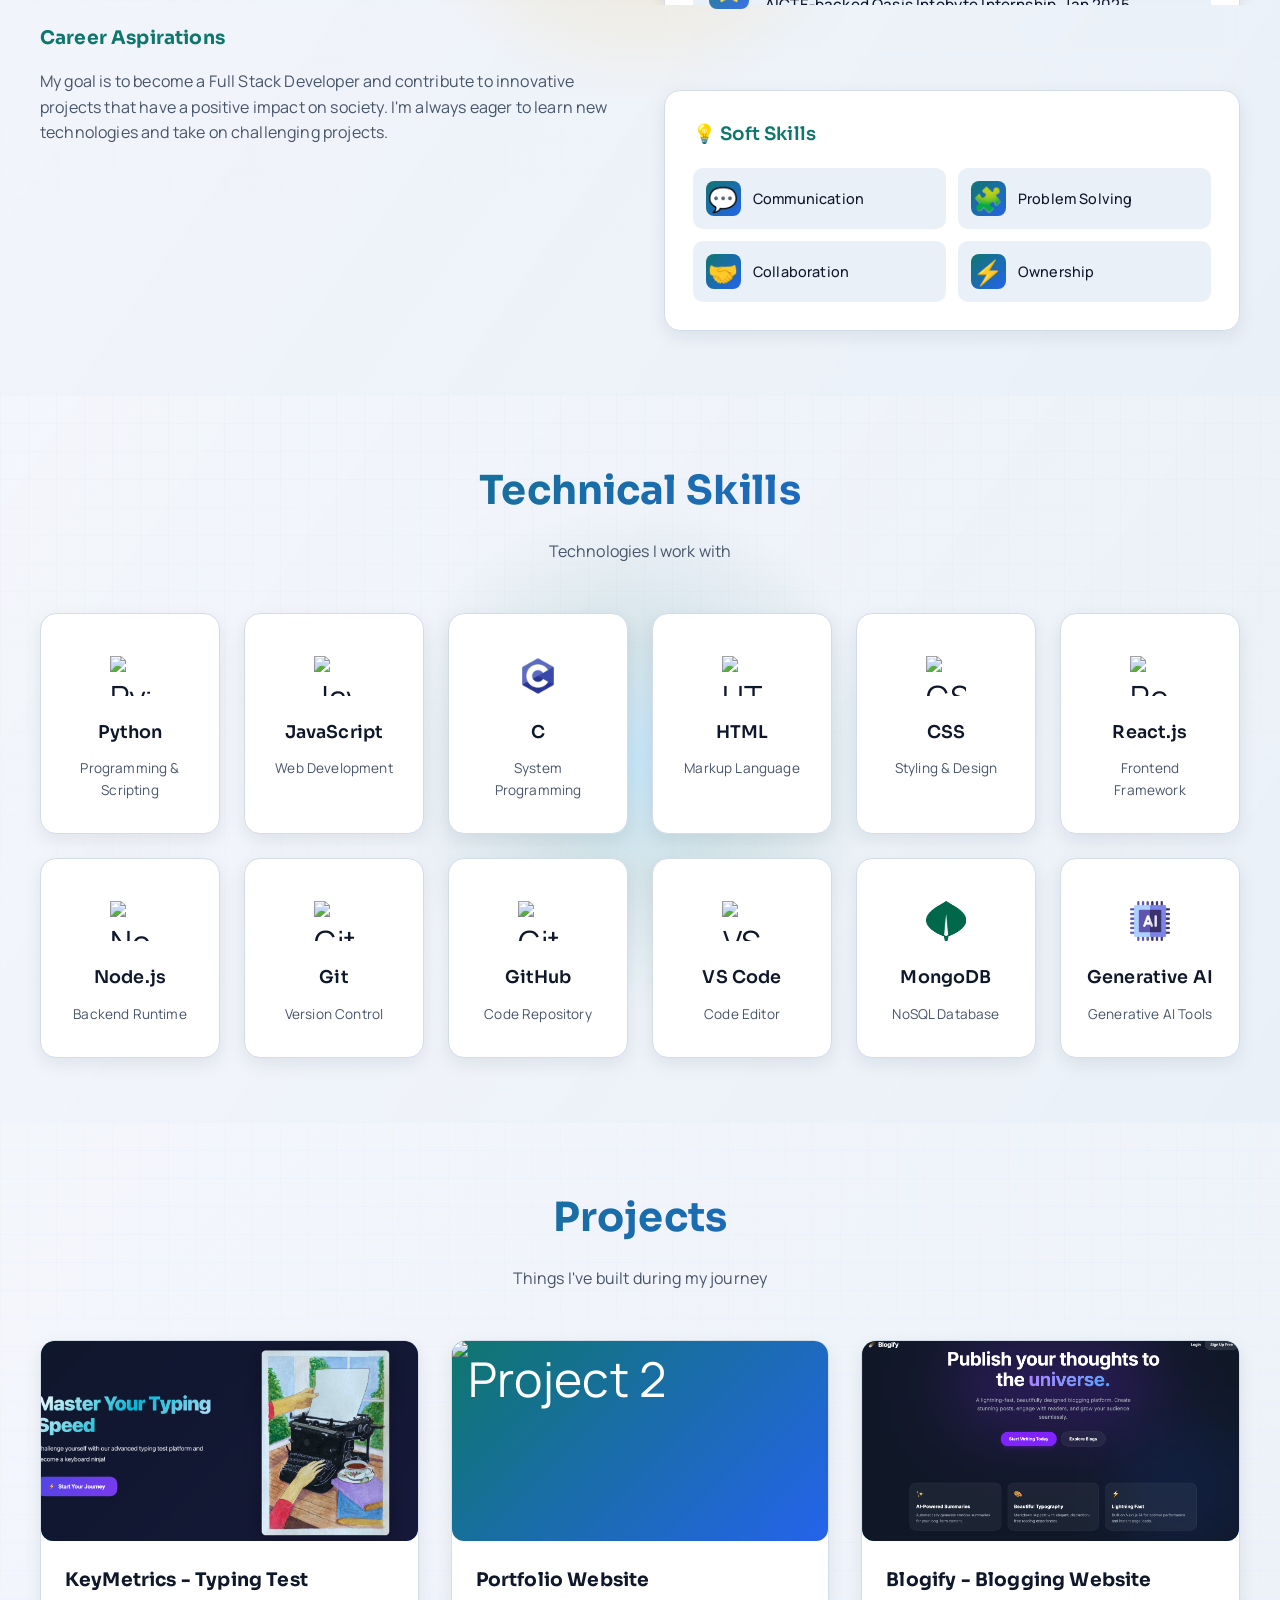
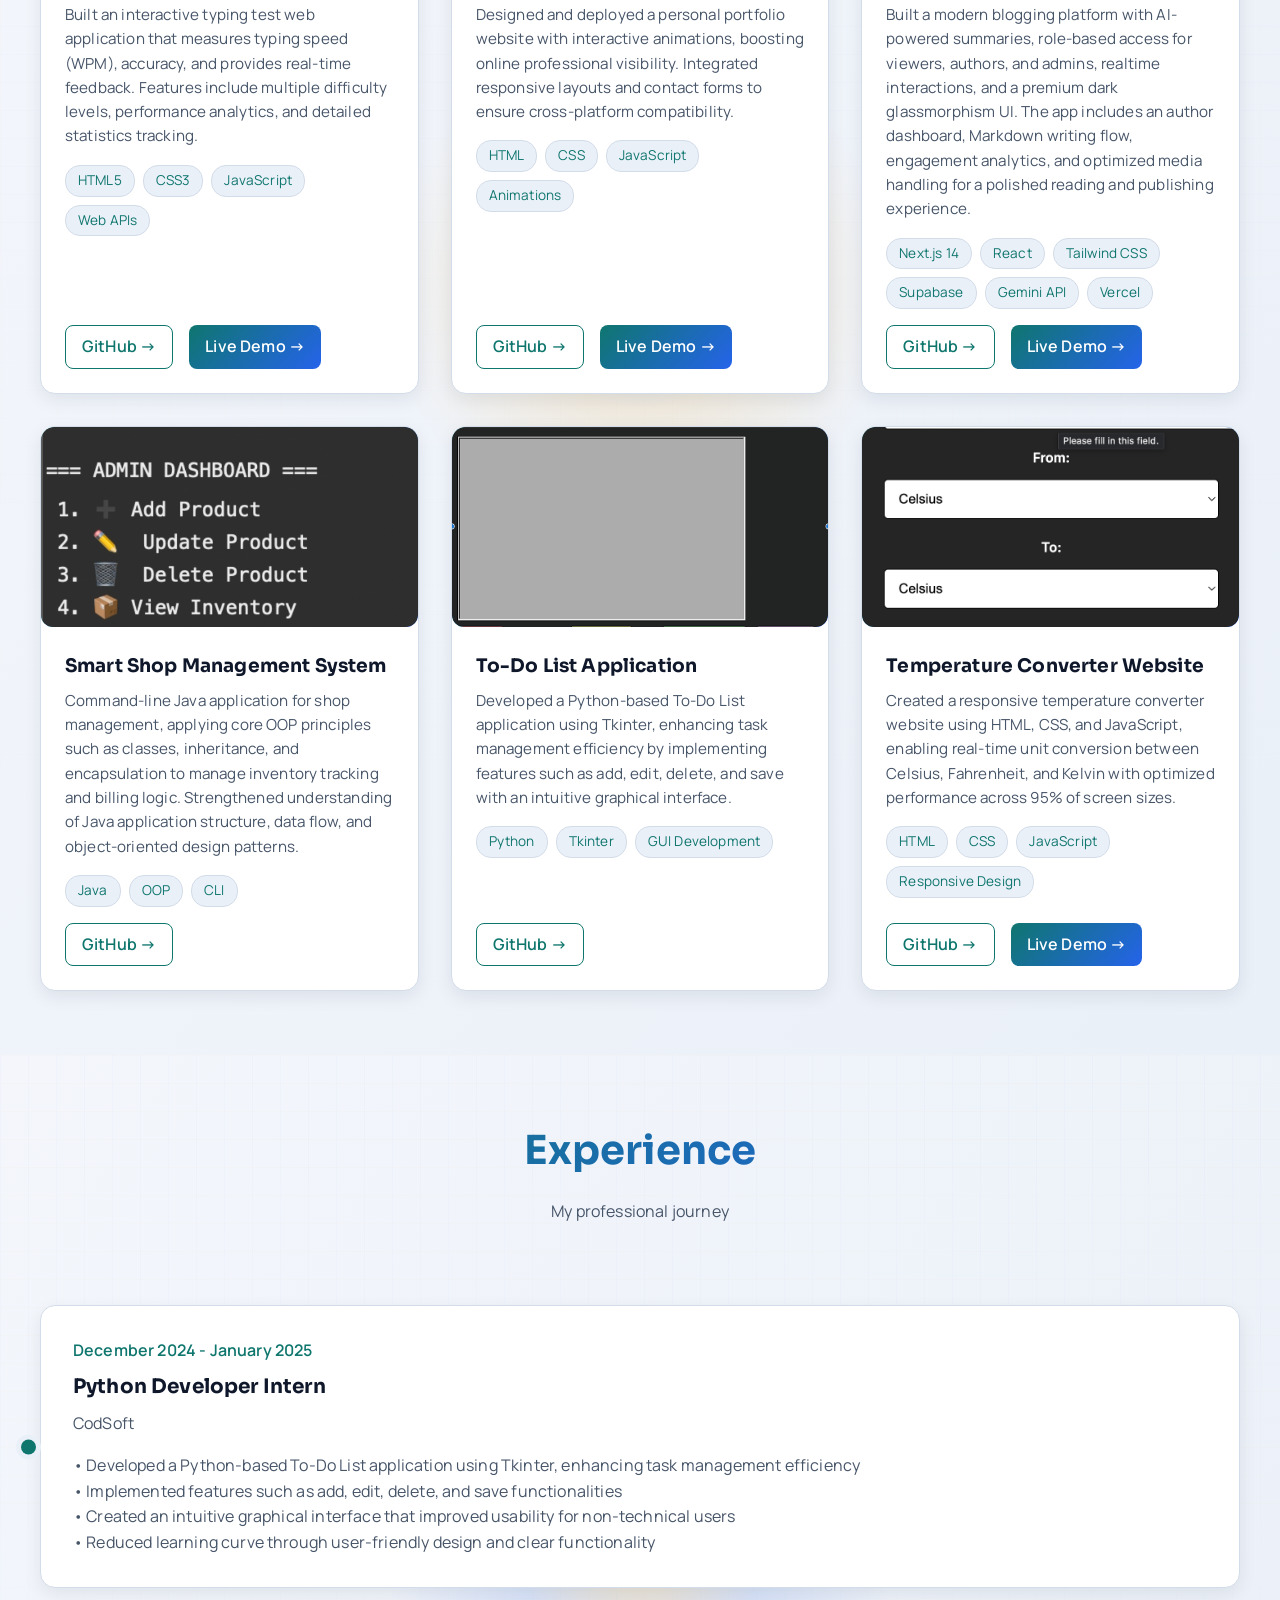
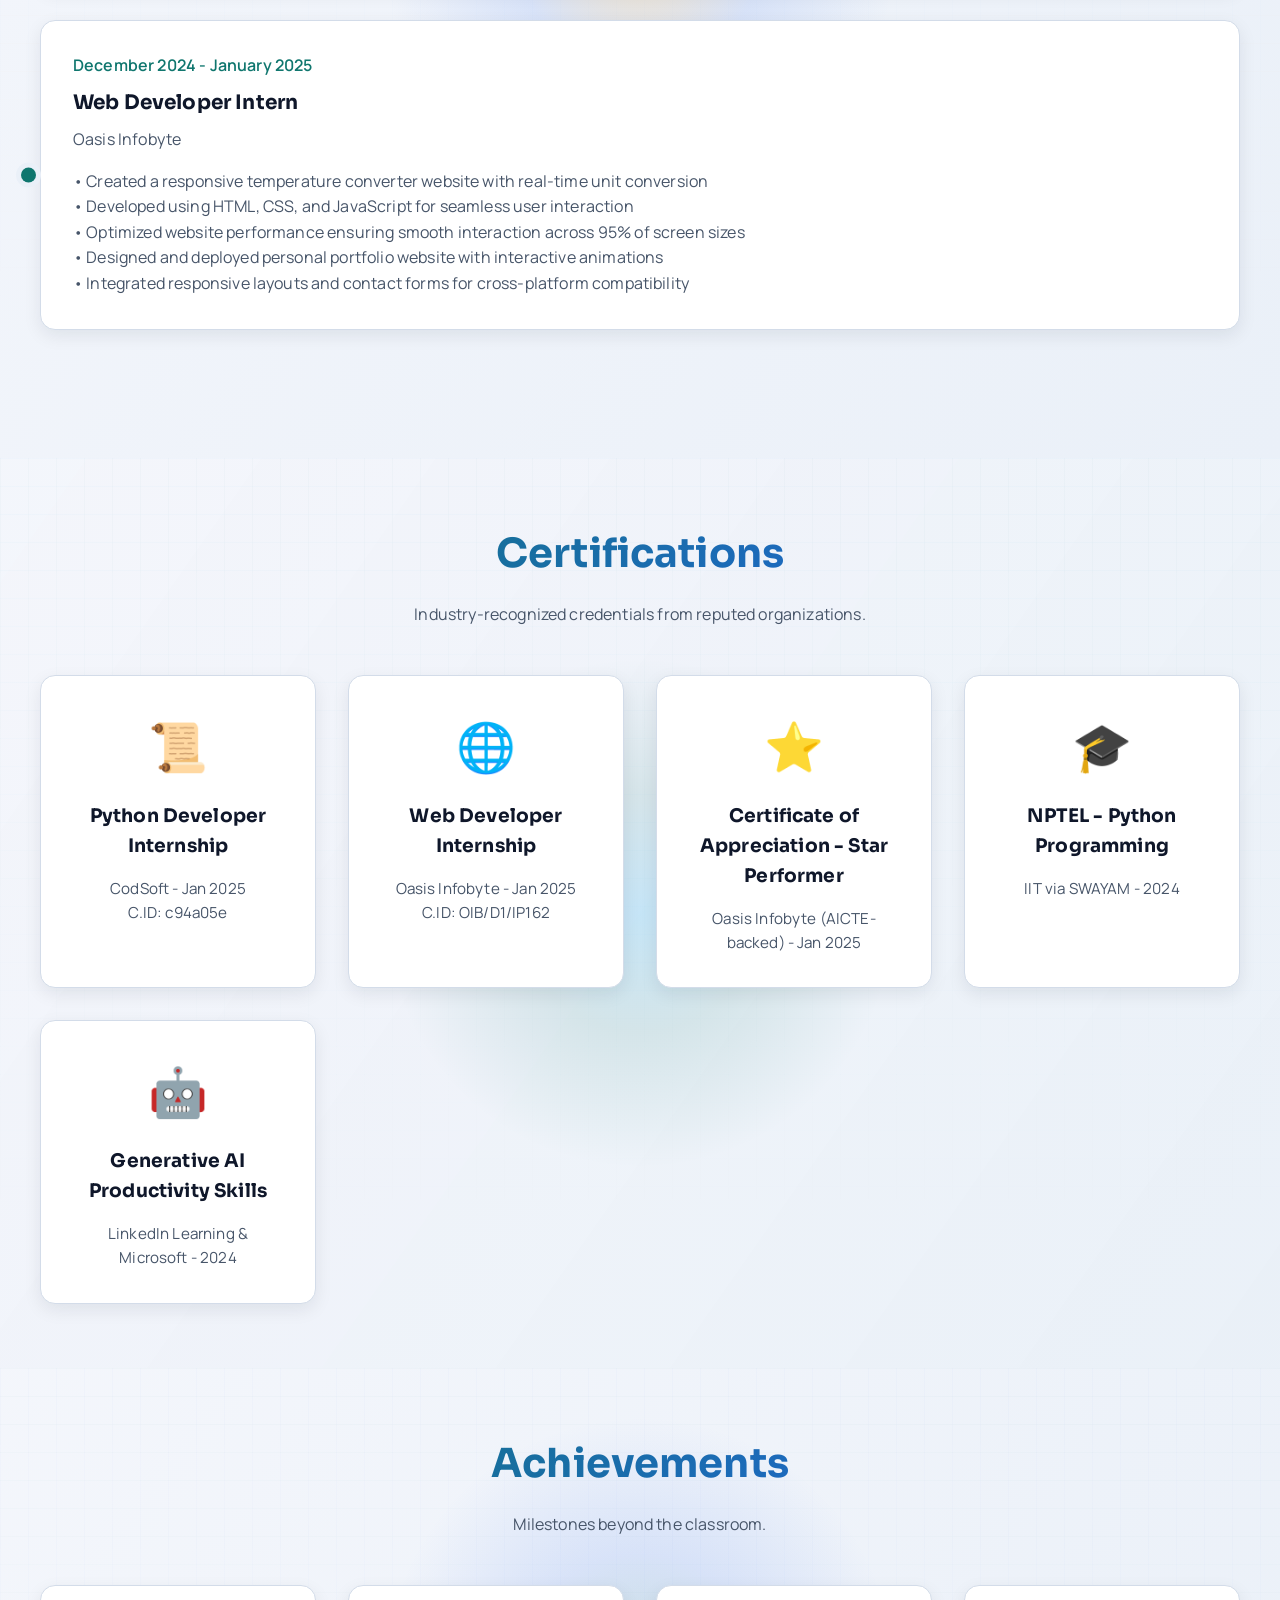
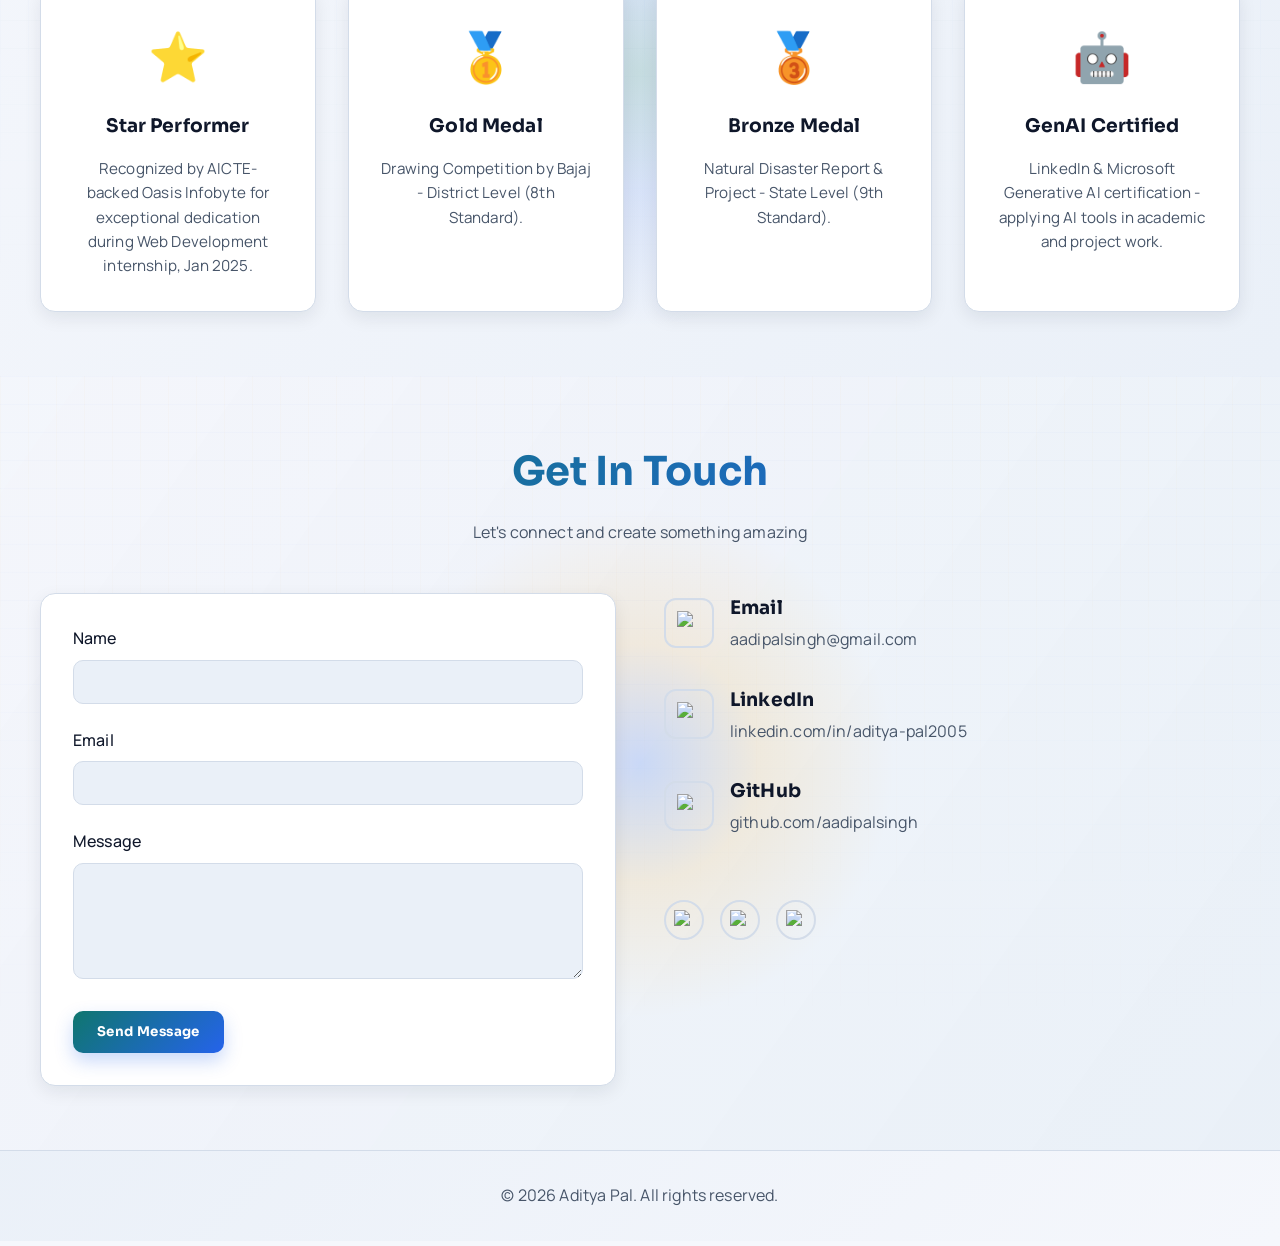
==== commit b2517f4c: "Enhance image loading and link accessibility Updated image tags to include lazy loading and improved" ====
--- a/index.html
+++ b/index.html
@@ -214,7 +214,7 @@
                 </div>
                 <div class="skill-card-modern">
                     <div class="skill-icon">
-                        <img src="./Assets/c.png" alt="C" style="width:40px; height:40px;">
+                        <img src="./Assets/c.png" alt="C" loading="lazy" style="width:40px; height:40px;">
                     </div>
                     <h3>C</h3>
                     <p>System Programming</p>
@@ -270,17 +270,17 @@
                 </div>
                 <div class="skill-card-modern">
                     <div class="skill-icon">
-                        <img src="./Assets/mongodb.png" alt="MongoDB" style="width:40px; height:40px;">
+                        <img src="./Assets/mongodb.png" alt="MongoDB" loading="lazy" style="width:40px; height:40px;">
                     </div>
                     <h3>MongoDB</h3>
                     <p>NoSQL Database</p>
                 </div>
                 <div class="skill-card-modern">
                     <div class="skill-icon">
-                        <img src="./Assets/ai.png" alt="MongoDB" style="width:40px; height:40px;">
+                        <img src="./Assets/ai.png" alt="Generative AI" loading="lazy" style="width:40px; height:40px;">
                     </div>
                     <h3>Generative AI</h3>
-                    <p>AI Model Training</p>
+                    <p>Generative AI Tools</p>
                 </div>
             </div>
         </div>
@@ -293,7 +293,7 @@
             <p class="section-subtitle">Things I've built during my journey</p>
             <div class="projects-grid">
                 <div class="project-card">
-                    <div class="project-image"><img src="./Assets/keymetrics.png" alt="Project 1"></div>
+                    <div class="project-image"><img src="./Assets/keymetrics.png" alt="Project 1" loading="lazy"></div>
                     <div class="project-content">
                         <h3>KeyMetrics - Typing Test</h3>
                         <p>Built an interactive typing test web application that measures typing speed (WPM), accuracy, and provides real-time feedback. Features include multiple difficulty levels, performance analytics, and detailed statistics tracking.</p>
@@ -304,14 +304,14 @@
                             <span class="tech">Web APIs</span>
                         </div>
                         <div class="project-links">
-                            <a href="https://github.com/aadipalsingh/KeyMetrics" target="_blank">GitHub →</a>
-                            <a href="https://aadipalsingh.github.io/KeyMetrics/" target="_blank" class="demo-link">Live Demo →</a>
+                            <a href="https://github.com/aadipalsingh/KeyMetrics" target="_blank" rel="noopener noreferrer">GitHub →</a>
+                            <a href="https://aadipalsingh.github.io/KeyMetrics/" target="_blank" rel="noopener noreferrer" class="demo-link">Live Demo →</a>
                         </div>
                     </div>
                 </div>
                 
                 <div class="project-card">
-                    <div class="project-image"><img src="./Assets/port.png" alt="Project 2"></div>
+                    <div class="project-image"><img src="./Assets/port.png" alt="Project 2" loading="lazy"></div>
                     <div class="project-content">
                         <h3>Portfolio Website</h3>
                         <p>Designed and deployed a personal portfolio website with interactive animations, boosting online professional visibility. Integrated responsive layouts and contact forms to ensure cross-platform compatibility.</p>
@@ -323,14 +323,14 @@
                         </div>
 
                         <div class="project-links">
-                            <a href="https://github.com/aadipalsingh/aadipalsingh.github.io" target="_blank">GitHub →</a>
-                            <a href="https://aadipalsingh.github.io/" target="_blank" class="demo-link">Live Demo →</a>
+                            <a href="https://github.com/aadipalsingh/aadipalsingh.github.io" target="_blank" rel="noopener noreferrer">GitHub →</a>
+                            <a href="https://aadipalsingh.github.io/" target="_blank" rel="noopener noreferrer" class="demo-link">Live Demo →</a>
                         </div>
                     </div>
                 </div>
 
                 <div class="project-card">
-                    <div class="project-image"><img src="./Assets/blogify.png" alt="Blogify"></div>
+                    <div class="project-image"><img src="./Assets/blogify.png" alt="Blogify" loading="lazy"></div>
                     <div class="project-content">
                         <h3>Blogify - Blogging Website</h3>
                         <p>Built a modern blogging platform with AI-powered summaries, role-based access for viewers, authors, and admins, realtime interactions, and a premium dark glassmorphism UI. The app includes an author dashboard, Markdown writing flow, engagement analytics, and optimized media handling for a polished reading and publishing experience.</p>
@@ -343,14 +343,14 @@
                             <span class="tech">Vercel</span>
                         </div>
                         <div class="project-links">
-                            <a href="https://github.com/aadipalsingh/Blogify---Blogging-Website.git" target="_blank">GitHub →</a>
-                            <a href="https://blogify-one-sigma.vercel.app/" target="_blank" class="demo-link">Live Demo →</a>
+                            <a href="https://github.com/aadipalsingh/Blogify---Blogging-Website.git" target="_blank" rel="noopener noreferrer">GitHub →</a>
+                            <a href="https://blogify-one-sigma.vercel.app/" target="_blank" rel="noopener noreferrer" class="demo-link">Live Demo →</a>
                         </div>
                     </div>
                 </div>
 
                 <div class="project-card">
-                    <div class="project-image"><img src="./Assets/ssms.png" alt="Smart Shop Management System"></div>
+                    <div class="project-image"><img src="./Assets/ssms.png" alt="Smart Shop Management System" loading="lazy"></div>
                     <div class="project-content">
                         <h3>Smart Shop Management System</h3>
                         <p>Command-line Java application for shop management, applying core OOP principles such as classes, inheritance, and encapsulation to manage inventory tracking and billing logic. Strengthened understanding of Java application structure, data flow, and object-oriented design patterns.</p>
@@ -360,13 +360,13 @@
                             <span class="tech">CLI</span>
                         </div>
                         <div class="project-links">
-                            <a href="https://github.com/aadipalsingh/Project-ITPR-Smart-Shop-Management-System" target="_blank">GitHub →</a>
+                            <a href="https://github.com/aadipalsingh/Project-ITPR-Smart-Shop-Management-System" target="_blank" rel="noopener noreferrer">GitHub →</a>
                         </div>
                     </div>
                 </div>
 
                 <div class="project-card">
-                    <div class="project-image"><img src="./Assets/todo.png" alt="Project 3"></div>
+                    <div class="project-image"><img src="./Assets/todo.png" alt="Project 3" loading="lazy"></div>
                     <div class="project-content">
                         <h3>To-Do List Application</h3>
                         <p>Developed a Python-based To-Do List application using Tkinter, enhancing task management efficiency by implementing features such as add, edit, delete, and save with an intuitive graphical interface.</p>
@@ -376,13 +376,13 @@
                             <span class="tech">GUI Development</span>
                         </div>
                         <div class="project-links">
-                            <a href="https://github.com/aadipalsingh/CODSOFT/tree/master/To-Do%20App" target="_blank">GitHub →</a>
+                            <a href="https://github.com/aadipalsingh/CODSOFT/tree/master/To-Do%20App" target="_blank" rel="noopener noreferrer">GitHub →</a>
                         
                         </div>
                     </div>
                 </div>
                 <div class="project-card">
-                    <div class="project-image"><img src="./Assets/temp.png" alt="Project 4"></div>
+                    <div class="project-image"><img src="./Assets/temp.png" alt="Project 4" loading="lazy"></div>
                     <div class="project-content">
                         <h3>Temperature Converter Website</h3>
                         <p>Created a responsive temperature converter website using HTML, CSS, and JavaScript, enabling real-time unit conversion between Celsius, Fahrenheit, and Kelvin with optimized performance across 95% of screen sizes.</p>
@@ -393,8 +393,8 @@
                             <span class="tech">Responsive Design</span>
                         </div>
                         <div class="project-links">
-                            <a href="https://github.com/aadipalsingh/temperatureconverter.git" target="_blank">GitHub →</a>
-                            <a href="https://aadipalsingh.github.io/temperatureconverter/" target="_blank" class="demo-link">Live Demo →</a>
+                            <a href="https://github.com/aadipalsingh/temperatureconverter.git" target="_blank" rel="noopener noreferrer" >GitHub →</a>
+                            <a href="https://aadipalsingh.github.io/temperatureconverter/" target="_blank" rel="noopener noreferrer" class="demo-link">Live Demo →</a>
                         </div>
                     </div>
                 </div>
@@ -539,7 +539,7 @@
                         </div>
                         <div class="contact-text">
                             <h3>LinkedIn</h3>
-                            <a href="https://linkedin.com/in/aditya-pal2005" target="_blank">linkedin.com/in/aditya-pal2005</a>
+                            <a href="https://linkedin.com/in/aditya-pal2005" target="_blank" rel="noopener noreferrer">linkedin.com/in/aditya-pal2005</a>
                         </div>
                     </div>
                     <div class="contact-item">
@@ -548,17 +548,17 @@
                         </div>
                         <div class="contact-text">
                             <h3>GitHub</h3>
-                            <a href="https://github.com/aadipalsingh" target="_blank">github.com/aadipalsingh</a>
+                            <a href="https://github.com/aadipalsingh" target="_blank" rel="noopener noreferrer">github.com/aadipalsingh</a>
                         </div>
                     </div>
                     <div class="social-links">
                         <a href="mailto:aadipalsingh@gmail.com" class="social-link" title="Email">
                             <img src="https://cdn-icons-png.flaticon.com/512/732/732200.png" alt="Email" style="width:20px; height:20px;">
                         </a>
-                        <a href="https://linkedin.com/in/aditya-pal2005" class="social-link" target="_blank" title="LinkedIn">
+                        <a href="https://linkedin.com/in/aditya-pal2005" class="social-link" target="_blank" rel="noopener noreferrer" title="LinkedIn">
                             <img src="https://cdn-icons-png.flaticon.com/512/174/174857.png" alt="LinkedIn" style="width:20px; height:20px;">
                         </a>
-                        <a href="https://github.com/aadipalsingh" class="social-link" target="_blank" title="GitHub">
+                        <a href="https://github.com/aadipalsingh" class="social-link" target="_blank" rel="noopener noreferrer" title="GitHub">
                             <img src="https://cdn-icons-png.flaticon.com/512/733/733553.png" alt="GitHub" style="width:20px; height:20px;">
                         </a>
                     </div>
--- a/styles.css
+++ b/styles.css
@@ -1316,3 +1316,86 @@
         transform: translateY(0);
     }
 }
+/* ===== MOBILE MENU FIX ===== */
+@media (max-width: 768px) {
+    .nav-links {
+        display: none;
+        flex-direction: column;
+        position: fixed;
+        top: 70px;
+        left: 0;
+        right: 0;
+        background: var(--card-bg);
+        padding: 1.5rem 2rem 2rem;
+        gap: 1rem;
+        box-shadow: var(--shadow);
+        border-bottom: 1px solid var(--border-color);
+        z-index: 999;
+        animation: slideDown 0.25s ease;
+    }
+
+    .nav-links.active {
+        display: flex;
+    }
+
+    .nav-links a {
+        font-size: 1rem;
+        padding: 0.5rem 0;
+        border-bottom: 1px solid var(--border-color);
+    }
+
+    .mobile-menu {
+        display: flex;
+    }
+
+    /* Hamburger → X animation */
+    .mobile-menu.open span:nth-child(1) {
+        transform: translateY(7px) rotate(45deg);
+    }
+    .mobile-menu.open span:nth-child(2) {
+        opacity: 0;
+    }
+    .mobile-menu.open span:nth-child(3) {
+        transform: translateY(-7px) rotate(-45deg);
+    }
+
+    /* Hero responsive */
+    .hero-container {
+        grid-template-columns: 1fr;
+        text-align: center;
+        gap: 2rem;
+    }
+    .hero-buttons {
+        justify-content: center;
+    }
+    .hero-highlights {
+        justify-content: center;
+    }
+    .profile-img-container {
+        width: 220px;
+        height: 220px;
+    }
+    .hero-content h1 {
+        font-size: 2rem;
+    }
+
+    /* About responsive */
+    .about-content {
+        grid-template-columns: 1fr;
+    }
+
+    /* Projects responsive */
+    .projects-grid {
+        grid-template-columns: 1fr;
+    }
+
+    /* Skills responsive */
+    .skills-grid-modern {
+        grid-template-columns: repeat(auto-fit, minmax(140px, 1fr));
+    }
+}
+
+@keyframes slideDown {
+    from { opacity: 0; transform: translateY(-10px); }
+    to   { opacity: 1; transform: translateY(0); }
+}
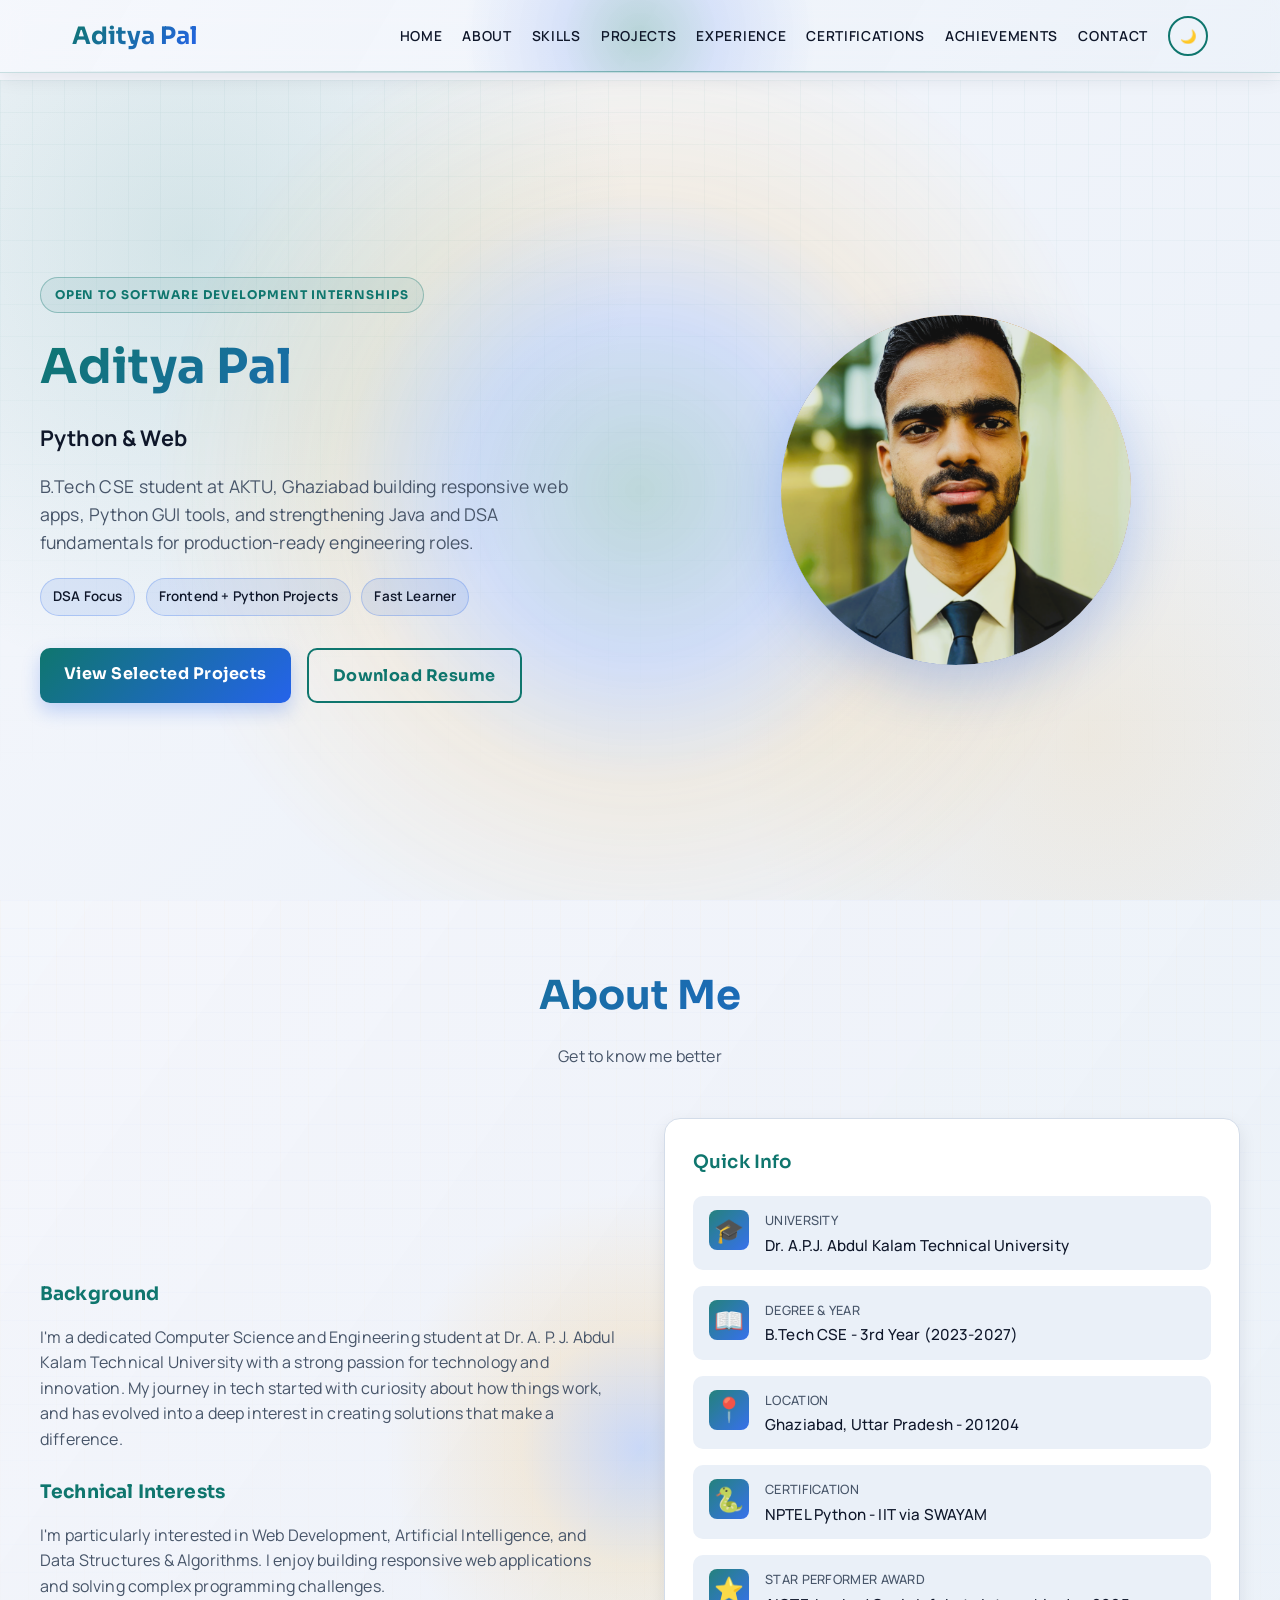
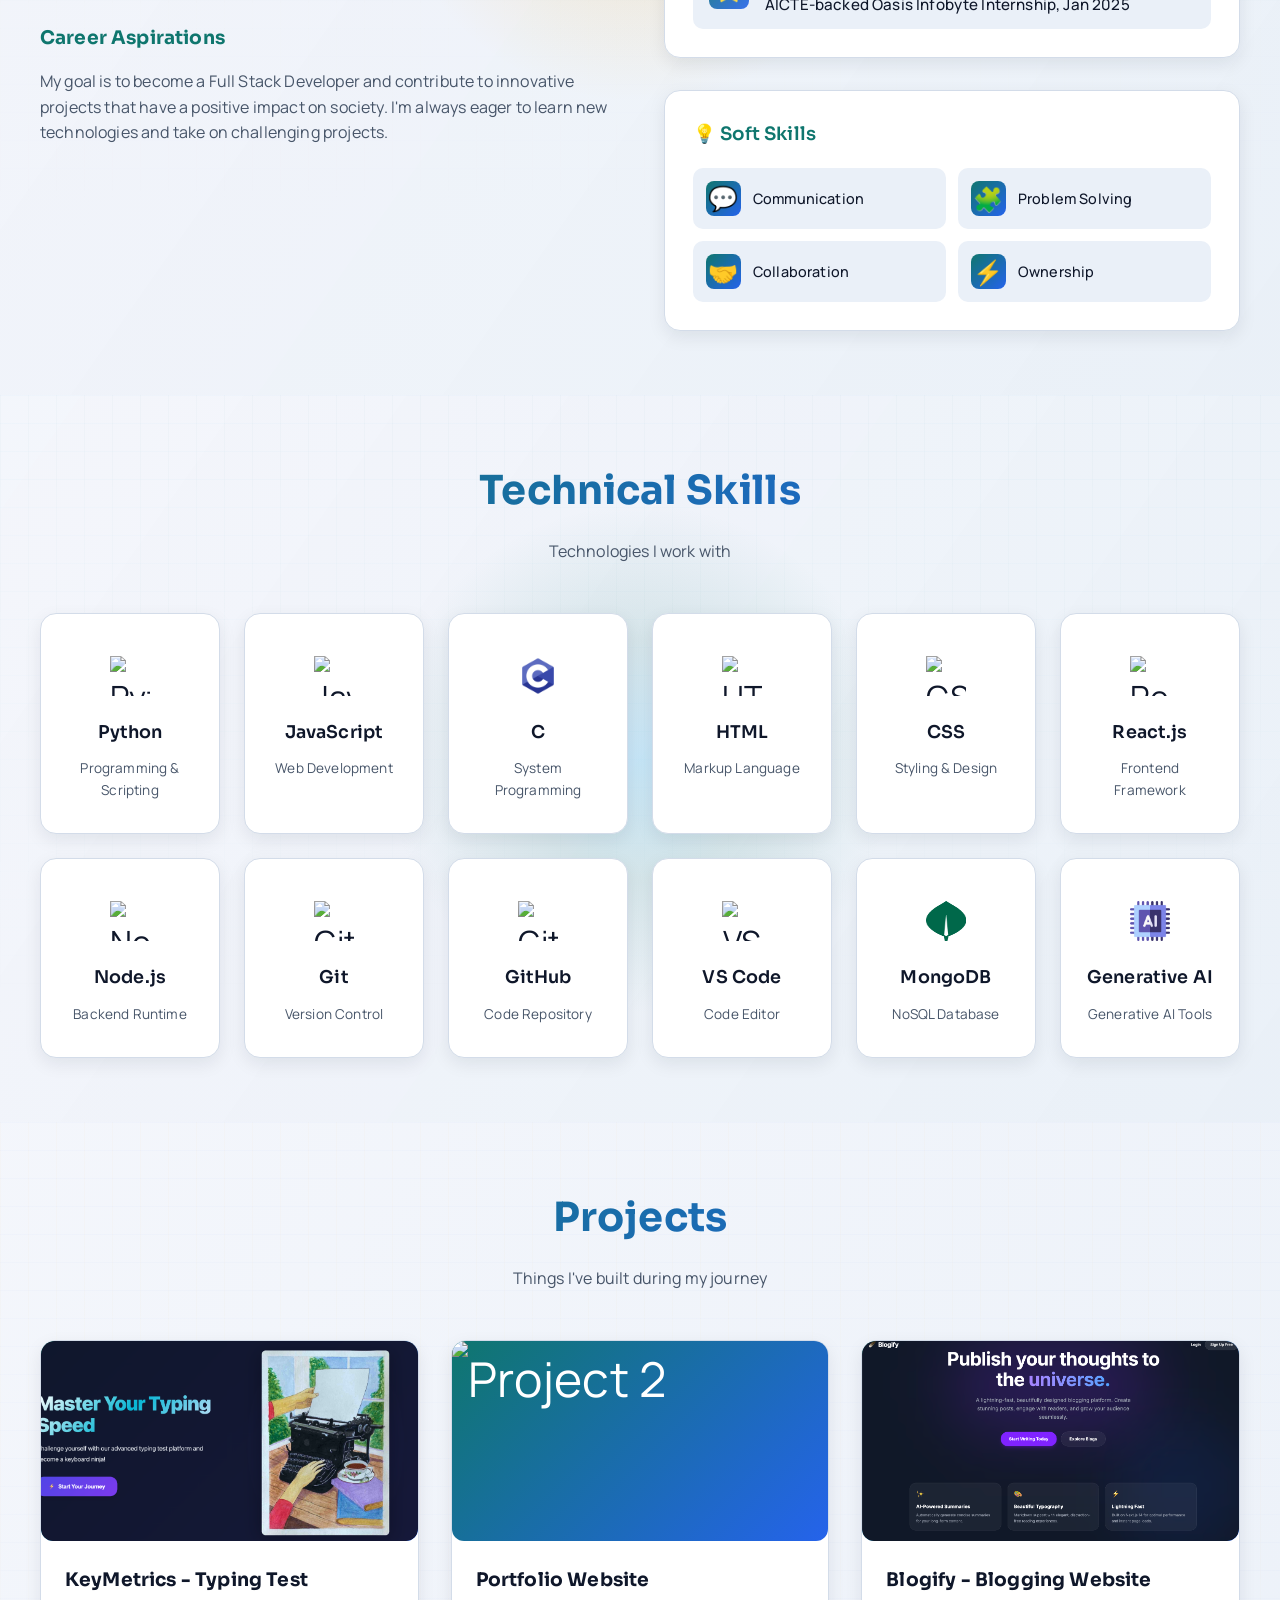
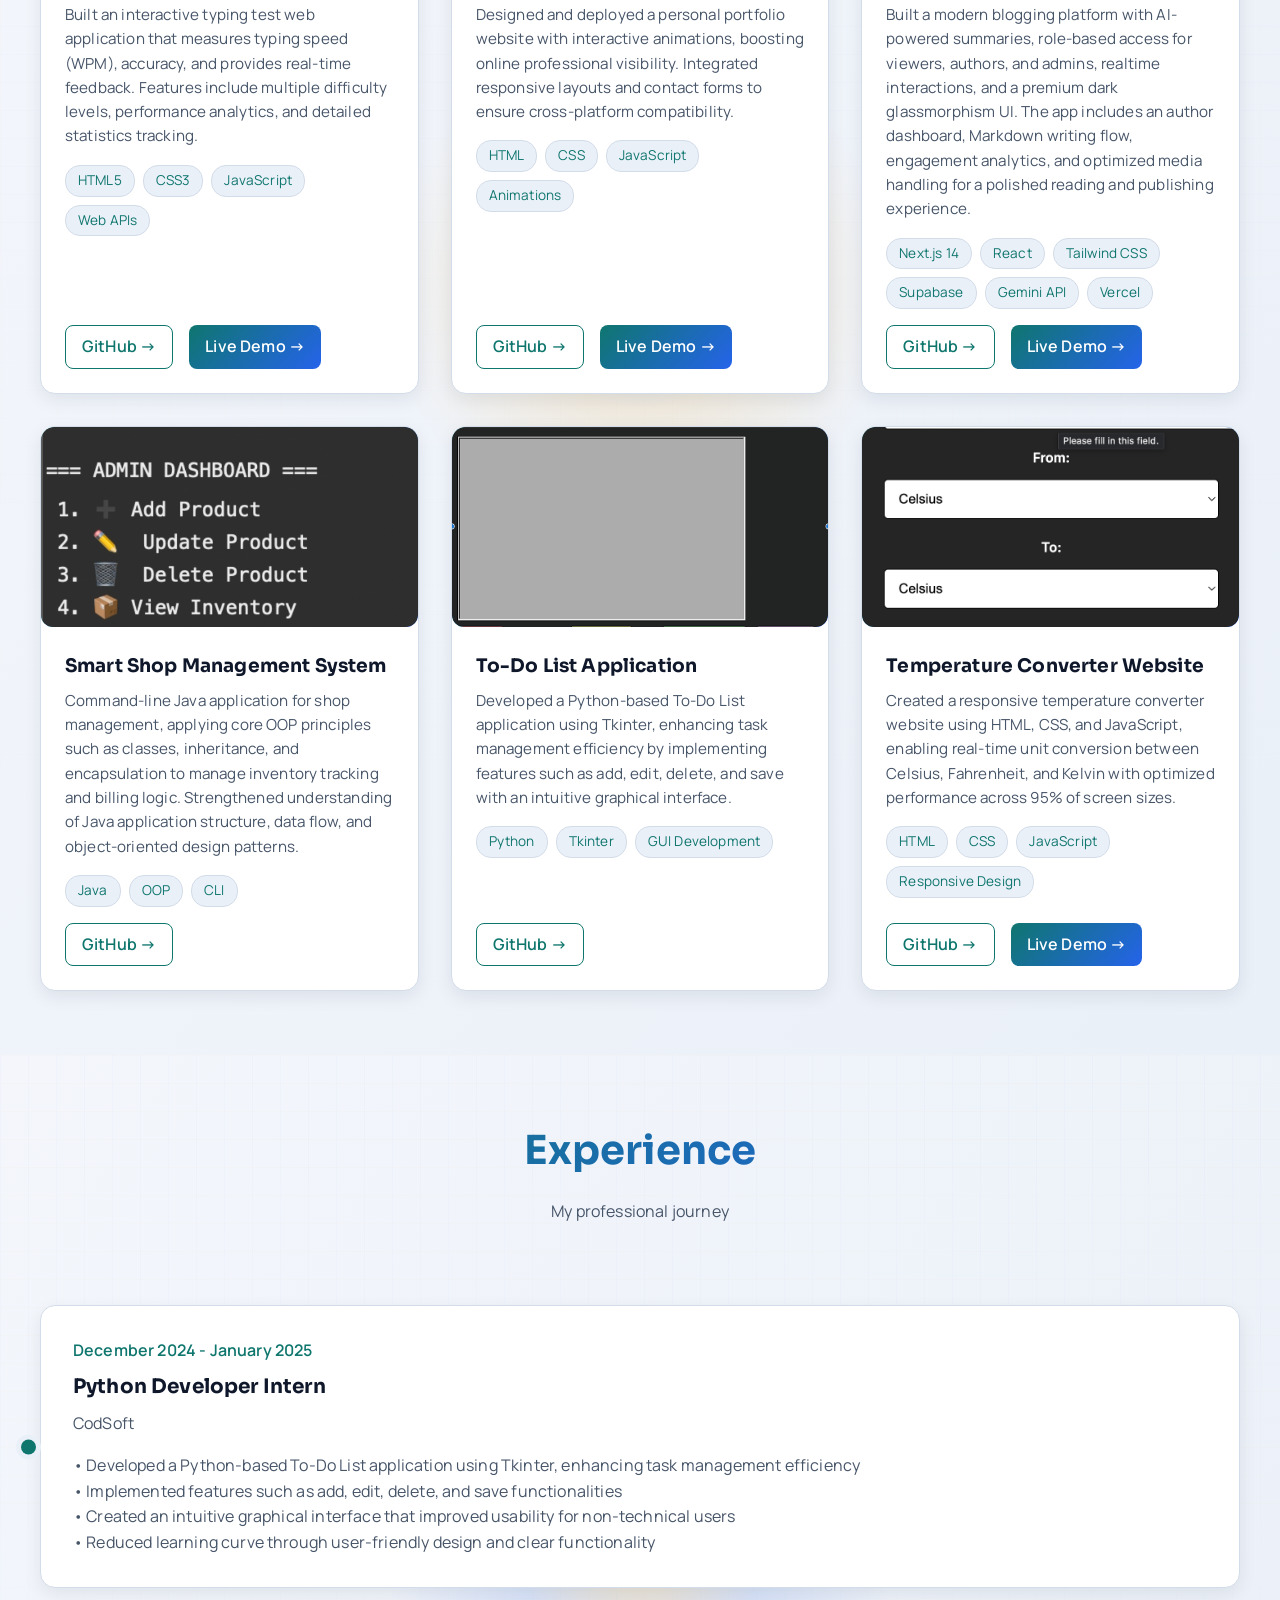
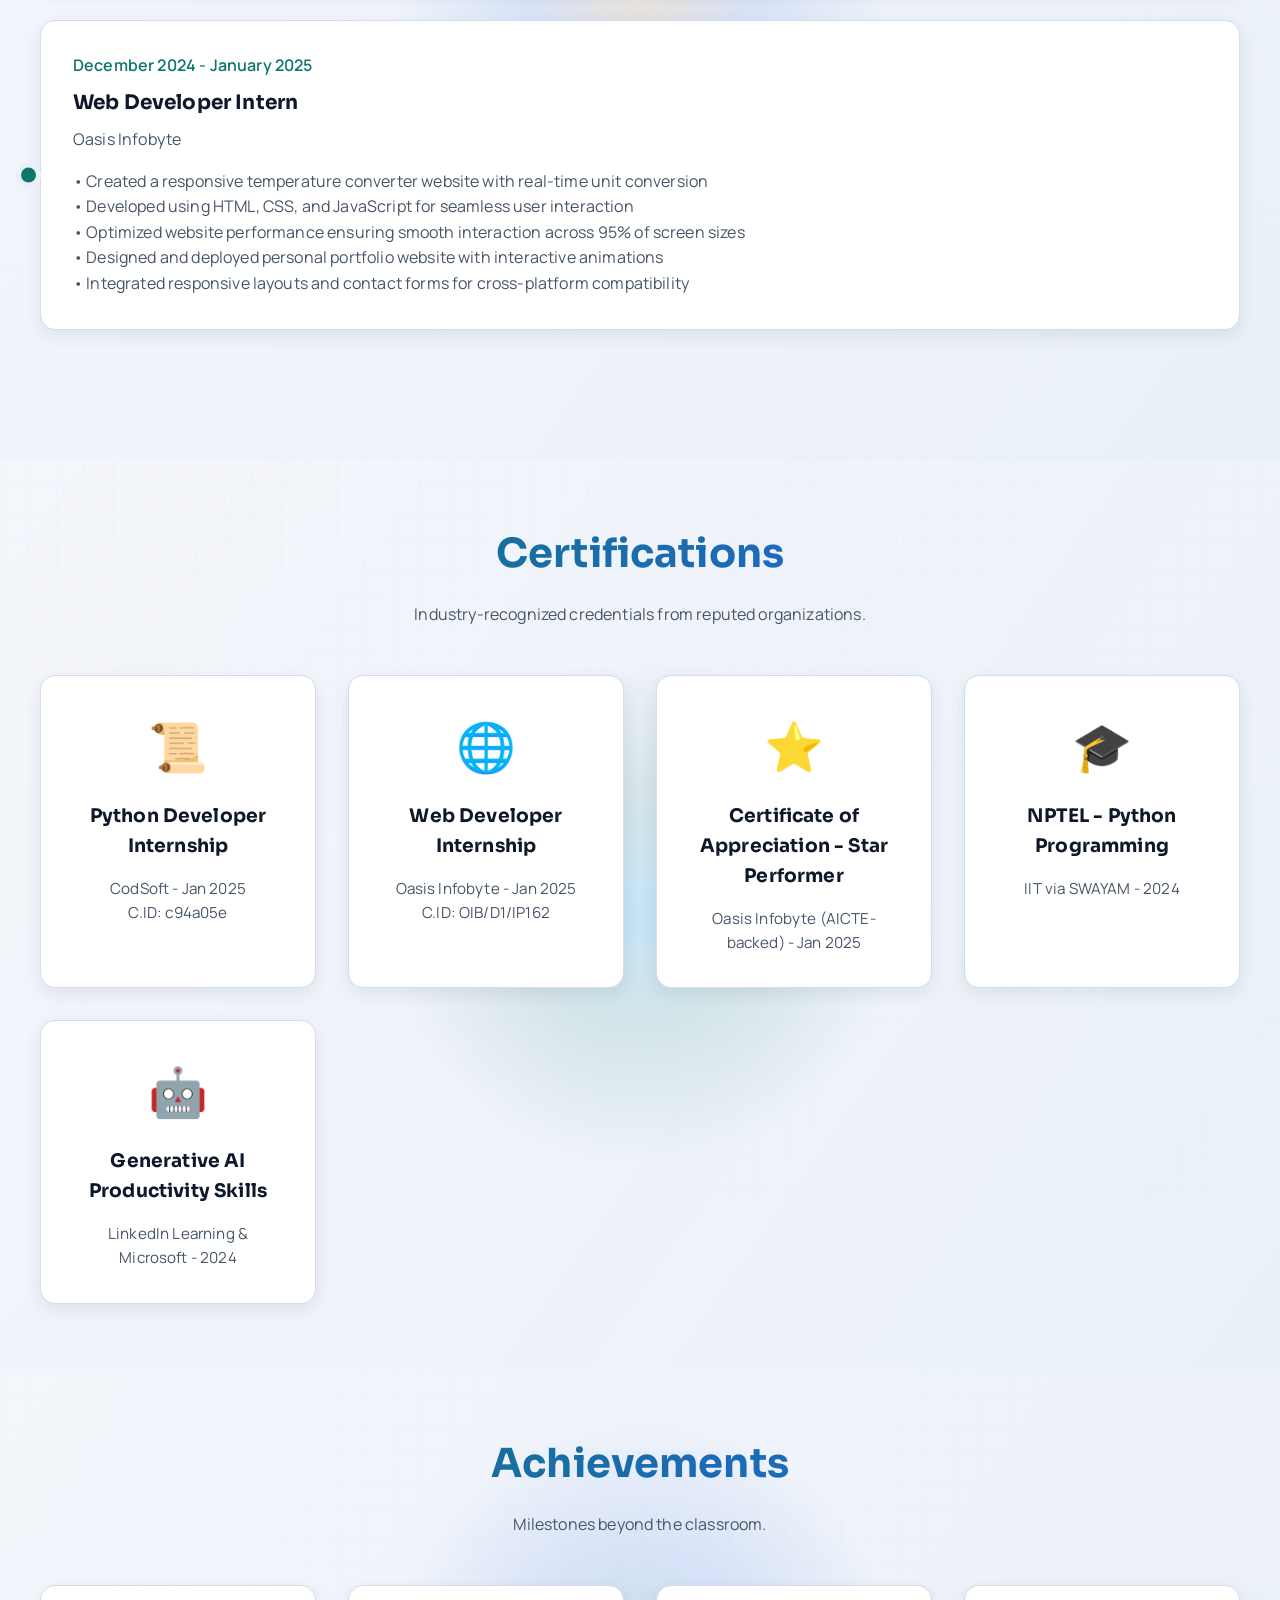
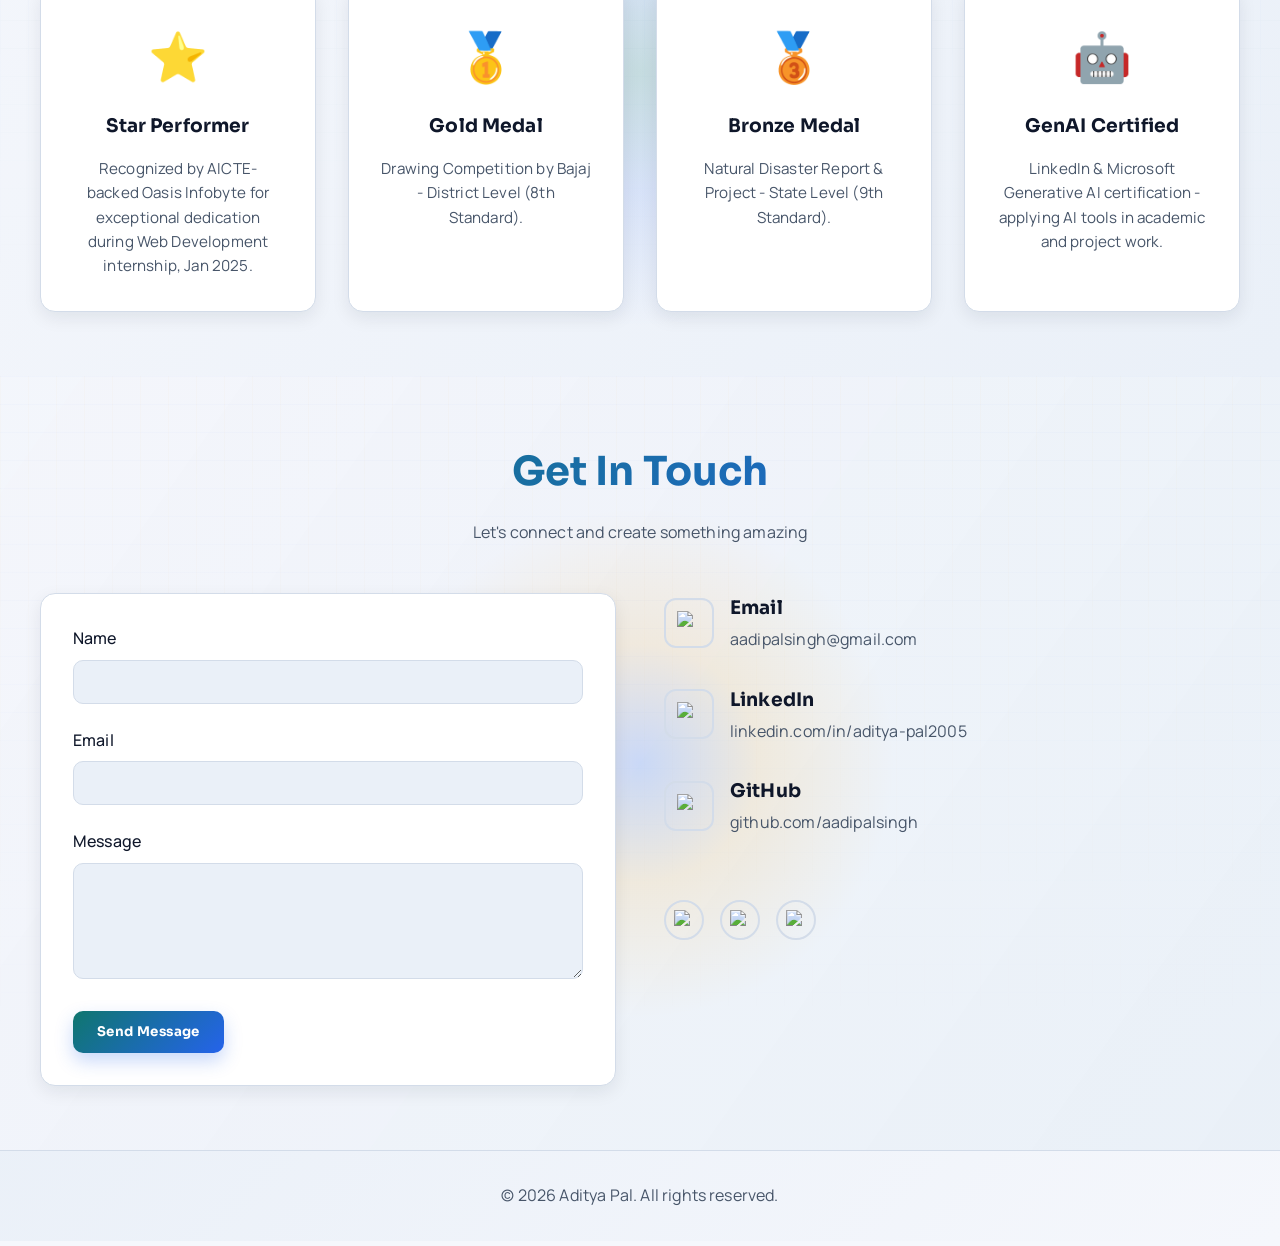
==== commit e275c0d4: "Add favicon link to index.html" ====
--- a/index.html
+++ b/index.html
@@ -50,7 +50,7 @@
       ]
     }
     </script>
-
+    <link rel="icon" type="image/x-icon" href="/fevicon.ico">
     <link rel="preconnect" href="https://fonts.googleapis.com">
     <link rel="preconnect" href="https://fonts.gstatic.com" crossorigin>
     <link href="https://fonts.googleapis.com/css2?family=Manrope:wght@400;500;600;700;800&family=Sora:wght@500;600;700;800&display=swap" rel="stylesheet">
--- a/styles.css
+++ b/styles.css
@@ -81,7 +81,7 @@
     border-bottom: 1px solid rgba(var(--primary-rgb), 0.2);
     z-index: 1000;
     transition: background 0.3s ease, box-shadow 0.3s ease, border-color 0.3s ease;
-    overflow: hidden;
+    overflow: visible;
 }
 
 nav::before {
@@ -1153,10 +1153,10 @@
 
     .nav-links.active {
         display: flex;
-        position: fixed;
-        top: 72px;
-        left: 1rem;
-        right: 1rem;
+        position: absolute;
+        top: 100%;
+        left: 0;
+        right: 0;
         background: rgba(var(--bg-light-rgb), 0.96);
         backdrop-filter: blur(14px);
         -webkit-backdrop-filter: blur(14px);
@@ -1316,86 +1316,3 @@
         transform: translateY(0);
     }
 }
-/* ===== MOBILE MENU FIX ===== */
-@media (max-width: 768px) {
-    .nav-links {
-        display: none;
-        flex-direction: column;
-        position: fixed;
-        top: 70px;
-        left: 0;
-        right: 0;
-        background: var(--card-bg);
-        padding: 1.5rem 2rem 2rem;
-        gap: 1rem;
-        box-shadow: var(--shadow);
-        border-bottom: 1px solid var(--border-color);
-        z-index: 999;
-        animation: slideDown 0.25s ease;
-    }
-
-    .nav-links.active {
-        display: flex;
-    }
-
-    .nav-links a {
-        font-size: 1rem;
-        padding: 0.5rem 0;
-        border-bottom: 1px solid var(--border-color);
-    }
-
-    .mobile-menu {
-        display: flex;
-    }
-
-    /* Hamburger → X animation */
-    .mobile-menu.open span:nth-child(1) {
-        transform: translateY(7px) rotate(45deg);
-    }
-    .mobile-menu.open span:nth-child(2) {
-        opacity: 0;
-    }
-    .mobile-menu.open span:nth-child(3) {
-        transform: translateY(-7px) rotate(-45deg);
-    }
-
-    /* Hero responsive */
-    .hero-container {
-        grid-template-columns: 1fr;
-        text-align: center;
-        gap: 2rem;
-    }
-    .hero-buttons {
-        justify-content: center;
-    }
-    .hero-highlights {
-        justify-content: center;
-    }
-    .profile-img-container {
-        width: 220px;
-        height: 220px;
-    }
-    .hero-content h1 {
-        font-size: 2rem;
-    }
-
-    /* About responsive */
-    .about-content {
-        grid-template-columns: 1fr;
-    }
-
-    /* Projects responsive */
-    .projects-grid {
-        grid-template-columns: 1fr;
-    }
-
-    /* Skills responsive */
-    .skills-grid-modern {
-        grid-template-columns: repeat(auto-fit, minmax(140px, 1fr));
-    }
-}
-
-@keyframes slideDown {
-    from { opacity: 0; transform: translateY(-10px); }
-    to   { opacity: 1; transform: translateY(0); }
-}
